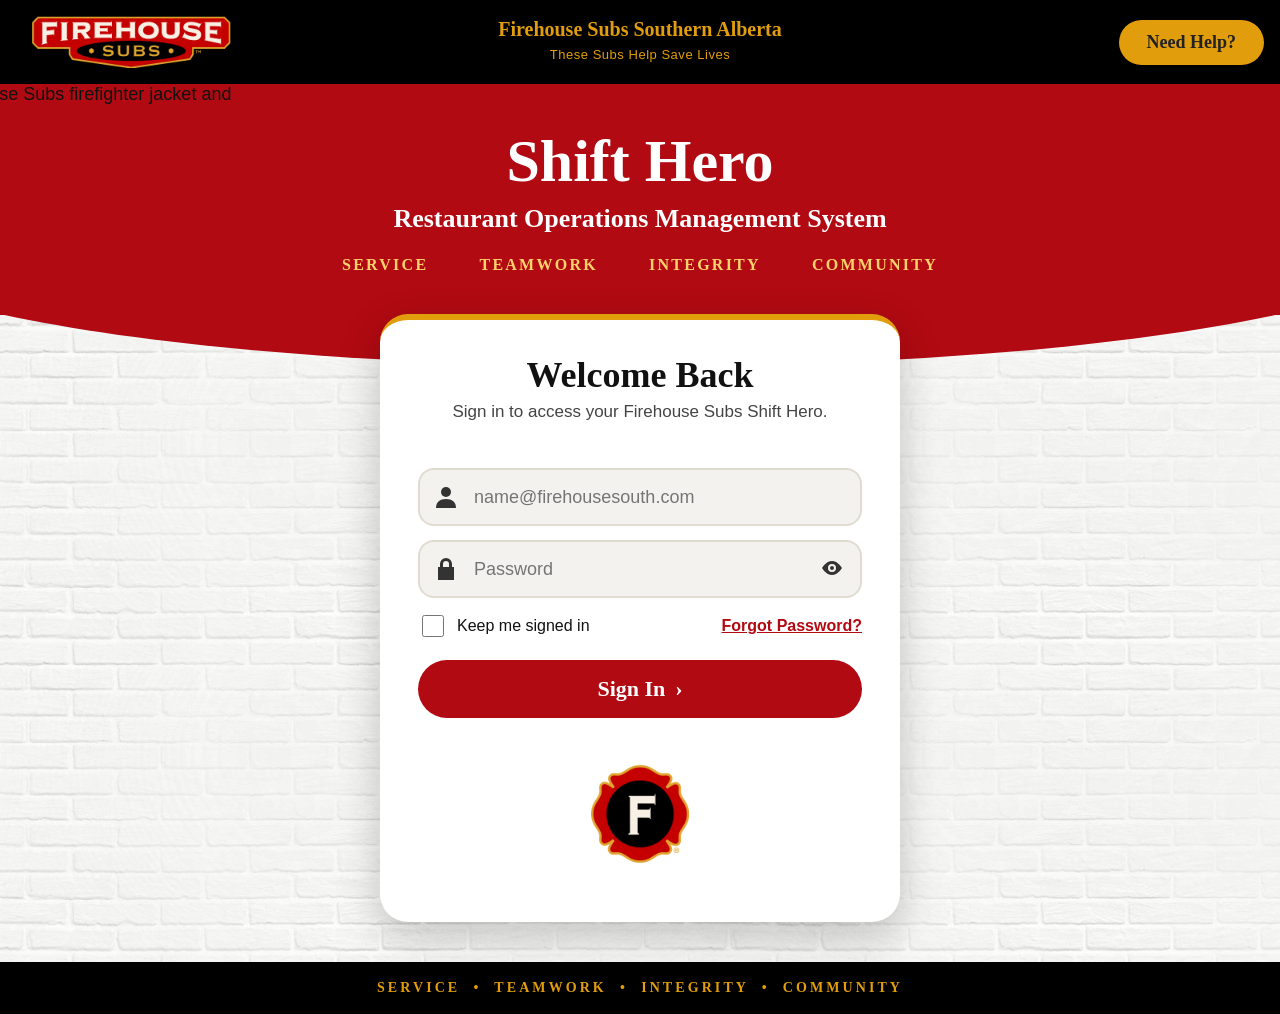
==== Firehouse Shift Hero.html @ 3bc94142 "Add files via upload" ====
<!DOCTYPE html>
<html lang="en-CA"><head><meta charset="utf-8"><meta name="viewport" content="width=device-width,initial-scale=1">
<title>Firehouse Subs Shift Hero</title>
<style>
:root{--red:#b10a12;--dred:#8e0710;--gold:#e19d0b;--ink:#111;--serif:"Hero Serif Bold","Hero Serif","Bitter","Zilla Slab",Georgia,"Times New Roman",serif;--sans:"Hero Sans","Hero Sans Regular","Segoe UI",Helvetica,Arial,sans-serif}
*{box-sizing:border-box}
html,body{margin:0;min-height:100%}
body{font-family:var(--sans);color:var(--ink);background:#f3f3f1 url([data-uri]);background-size:704px 312px;font-size:18px}
h1,h2,h3,.serif,.btn,.lbl,.pill{font-family:var(--serif);font-weight:700}
.hidden{display:none!important}
.app{min-height:100vh;display:flex;flex-direction:column}
header{background:
#000000;height:84px;display:flex;align-items:center;justify-content:space-between;padding:0 32px;flex:none;position:relative}
header::after{content:"Firehouse Subs Southern Alberta";position:absolute;top:18px;left:50%;transform:translateX(-50%);max-width:45%;color:var(--gold);text-align:center;white-space:nowrap;font:700 clamp(12px,2vw,20px)/1.15 var(--serif);letter-spacing:normal}
header::before{content:"These Subs Help Save Lives";position:absolute;top:48px;left:50%;transform:translateX(-50%);max-width:45%;color:var(--gold);text-align:center;white-space:nowrap;font:400 clamp(9px,1.2vw,13px)/1.15 var(--sans);letter-spacing:.04em}
header img{height:52px;display:block}
.hr{display:flex;align-items:center;gap:18px}
.pill{background:var(--gold);color:#222;border:0;border-radius:40px;padding:12px 28px;font-size:18px;cursor:pointer;text-decoration:none}
.pill:active{filter:brightness(.9)}
.burger{width:48px;height:48px;background:var(--red);border:0;display:grid;place-content:center;gap:6px;cursor:pointer}
.burger i{display:block;width:24px;height:3px;background:#fff}
.hero{background:var(--red);color:#fff;text-align:center;position:relative;padding:44px 24px 110px}
.hero h1{margin:0 0 10px;font-size:clamp(34px,5.4vw,60px);line-height:1.1}
.hero p{margin:0;font-family:var(--serif);font-weight:700;font-size:clamp(18px,2.4vw,26px)}
.wave{display:none}
.hero{-webkit-mask:linear-gradient(#000,#000) top/100% calc(100% - 69px) no-repeat,url("data:image/svg+xml,%3Csvg xmlns='http://www.w3.org/2000/svg' viewBox='0 0 1440 70' preserveAspectRatio='none'%3E%3Cpath d='M0 0H1440C1080 70 360 70 0 0z'/%3E%3C/svg%3E") bottom/100% 70px no-repeat;mask:linear-gradient(#000,#000) top/100% calc(100% - 69px) no-repeat,url("data:image/svg+xml,%3Csvg xmlns='http://www.w3.org/2000/svg' viewBox='0 0 1440 70' preserveAspectRatio='none'%3E%3Cpath d='M0 0H1440C1080 70 360 70 0 0z'/%3E%3C/svg%3E") bottom/100% 70px no-repeat}
.values{display:flex;justify-content:center;gap:clamp(14px,4vw,56px);margin-top:22px;font-family:var(--serif);font-weight:700;letter-spacing:.14em;font-size:clamp(12px,1.5vw,16px);color:#ffd36b;flex-wrap:wrap}
/* login */
.loginMain{flex:1;display:flex;justify-content:center;padding:0 24px 40px;margin-top:-70px;position:relative;z-index:2}
.card{width:100%;max-width:520px;background:#fff;border-radius:28px;padding:34px 38px 30px;box-shadow:0 14px 40px rgba(0,0,0,.22);border-top:6px solid var(--gold)}
.card h2{margin:0 0 6px;font-size:36px;text-align:center}
.card .sub{text-align:center;color:#444;margin:0 0 22px;font-size:17px}
.fld{display:flex;align-items:center;background:#f4f2ee;border:2px solid #e0dcd2;border-radius:16px;margin-bottom:14px;height:58px}
.fld:focus-within{border-color:var(--red)}
.fld svg{width:24px;height:24px;margin:0 14px;fill:#333;flex:none}
.fld input{flex:1;min-width:0;height:100%;border:0;background:transparent;font:inherit;font-size:18px;outline:0}
.eye{background:none;border:0;padding:0 16px;height:100%;cursor:pointer}
.eye svg{margin:0;fill:#333}
.row{display:flex;justify-content:space-between;align-items:center;margin:6px 0 20px;font-size:16px}
.row label{display:flex;gap:10px;align-items:center;cursor:pointer}
.row input{width:22px;height:22px;accent-color:var(--red)}
.row a{color:var(--red);font-weight:700}
.btn{width:100%;border:0;border-radius:40px;padding:16px;font-size:22px;color:#fff;background:var(--red);cursor:pointer;display:flex;justify-content:center;align-items:center;gap:10px}
.btn:active{background:var(--dred);transform:translateY(1px)}
.err{color:var(--red);font-weight:700;text-align:center;min-height:22px;margin-top:12px;font-size:15px}
/* home */
.homeMain{flex:1;padding:0 clamp(16px,4vw,48px) 36px;margin-top:-64px;position:relative;z-index:2;max-width:1200px;width:100%;margin-inline:auto}
#admin .homeMain{margin-top:16px}
.welcome{display:flex;align-items:center;gap:18px;background:#fff;border-radius:24px;border-left:8px solid var(--gold);padding:18px 26px;box-shadow:0 10px 30px rgba(0,0,0,.18)}
.av{width:62px;height:62px;border-radius:50%;background:var(--red);display:grid;place-items:center;flex:none}
.av svg{width:34px;height:34px;fill:#fff}
.welcome h3{margin:0;font-size:28px}
.welcome p{margin:2px 0 0;color:#444;font-size:17px}
.welcome img{height:44px;margin-left:auto}
.grid{display:grid;grid-template-columns:1fr 1fr;gap:16px}
.grid.single-row{grid-template-columns:repeat(2,minmax(0,420px));justify-content:center}
.grid.single-row.single-item{grid-template-columns:minmax(0,420px);justify-content:center}
.home-sections{display:grid;grid-template-columns:minmax(0,1fr);gap:16px;margin-top:8px;align-items:stretch}
.home-section{background:#fff;border:1px solid #e5dfd5;border-left:7px solid var(--gold);border-radius:20px;padding:18px 20px;box-shadow:0 6px 18px rgba(0,0,0,.1)}
.home-section h3{margin:0 0 14px;font:700 23px var(--serif);color:var(--red)}
.home-section-options.grid{grid-template-columns:repeat(2,minmax(0,420px));justify-content:center}
.home-section-options.grid .home-grid-spacer{pointer-events:none;cursor:default;opacity:1}

.home-section-placeholder{margin:0;border:1px dashed #d8d1c5;border-radius:12px;padding:16px;color:#666;background:#faf9f6}
.daily-progress{margin:18px 0 20px;padding:18px 22px;background:#fff;border:1px solid #e5dfd5;border-left:7px solid var(--red);border-radius:20px;box-shadow:0 6px 18px rgba(0,0,0,.1)}
.daily-progress-head{display:flex;justify-content:space-between;align-items:flex-start;gap:12px;flex-wrap:wrap;margin-bottom:12px}
.daily-progress-head h3{margin:0;color:var(--red);font:700 23px var(--serif)}
.daily-progress-date{margin:4px 0 0;color:#555}
.daily-progress-date-picker{display:inline-flex;align-items:center;gap:8px;margin-top:8px;font-size:14px;font-weight:700;color:#444}
.daily-progress-date-picker input{height:38px;border:1px solid #d6d1c8;border-radius:9px;background:#faf9f6;padding:0 10px;font:inherit;color:#222}
.daily-progress-store,.daily-progress-store-name{display:inline-flex;align-items:center;gap:8px;margin-top:8px;font-size:14px}
.daily-progress-store span,.daily-progress-store-name span{font-weight:700;color:#444}
.daily-progress-store select{max-width:min(420px,75vw);height:38px;border:1px solid #d6d1c8;border-radius:9px;background:#faf9f6;padding:0 10px;font:inherit;color:#222}
.daily-controls{display:flex;flex-wrap:wrap;align-items:center;gap:8px 24px;padding:8px 18px;margin-bottom:0}
.daily-controls .daily-progress-date-picker,.daily-controls .daily-progress-store,.daily-controls .daily-progress-store-name{margin-top:0}
.daily-progress-count{font-weight:700;color:#333}
.daily-progress-body{display:grid;grid-template-columns:minmax(0,1fr) 168px;gap:18px;align-items:end}
.daily-progress-list{display:grid;grid-template-columns:repeat(2,minmax(0,1fr));gap:14px}
.daily-progress-group{min-width:0;padding:12px 14px;border:1px solid #eee;border-radius:12px;background:#faf9f6}
.daily-progress-group h4{margin:0 0 8px;font:700 17px var(--serif);color:#333}
.daily-progress-item{display:flex;align-items:center;gap:10px;padding:7px 0;border-top:1px solid #e9e5dd}
.daily-progress-item:first-of-type{border-top:0}
.daily-progress-item input{width:20px;height:20px;flex:none;accent-color:var(--red)}
.daily-progress-item span{flex:1}
.daily-progress-item.done span{text-decoration:line-through;color:#666}
.daily-progress-empty,.daily-progress-note{margin:0;color:#666;font-size:14px}
.daily-progress-chart-wrap{display:grid;justify-items:center;gap:6px;align-self:end;transform:translateX(-28px)}
.daily-progress-chart{--completion:0%;display:grid;place-items:center;width:144px;aspect-ratio:1;border-radius:50%;background:conic-gradient(var(--red) var(--completion),#e8e4dc 0);position:relative}
.daily-progress-chart::before{content:'';position:absolute;inset:18px;border-radius:50%;background:#fff}
.daily-progress-chart span{position:relative;color:#222;font:700 30px var(--serif)}
.daily-progress-chart-label{font-size:14px;color:#555;text-align:center}
.entries-filters{display:flex;align-items:flex-end;gap:14px;flex-wrap:wrap;margin-bottom:18px}
.entries-filters label{display:flex;flex-direction:column;gap:6px;color:#444;font-weight:700;font-size:14px}
.entries-filters input,.entries-filters select{min-width:190px;height:42px;border:1px solid #d6d1c8;border-radius:9px;background:#faf9f6;padding:0 10px;font:inherit;color:#222}
.entry-record{display:flex;align-items:center;gap:12px;width:100%;margin:8px 0;padding:14px 16px;border:1px solid #e6e1d8;border-radius:12px;background:#faf9f6;color:#222;text-align:left;font:inherit;cursor:pointer}
.entry-record:hover{border-color:var(--red);background:#fff}
.entry-record strong{flex:1}
.entry-record small{color:#555}
.entry-detail-item{padding:10px 0;border-bottom:1px solid #eee}
.entry-detail-item p{margin:6px 0;color:#444;white-space:pre-wrap}
.entry-detail-item img{display:block;max-width:min(100%,360px);max-height:260px;object-fit:contain;margin-top:8px;border:1px solid #ddd;border-radius:10px}
.daily-progress-note{grid-column:1/-1}
@media(max-width:700px){.daily-progress{padding:15px}.daily-progress-list{grid-template-columns:1fr}}
button.priority-count{font:inherit;cursor:pointer;color:inherit;width:100%}
button.priority-count:active{background:#f0ece4}
.priority-count.zero{opacity:.5}.priority-count.zero b{color:#777}
.readiness-note{margin-top:6px;font-size:13px;color:#777}
.daily-progress-item.needed{font-weight:700}.daily-progress-item.needed small{color:var(--red);font-weight:700}
.daily-progress-item[role=button],.action-link{cursor:pointer;min-height:44px}
.daily-progress-item[role=button]:hover{background:#fff}
.action-link{border-left:4px solid #999;padding-left:10px}.action-link.critical{border-left-color:#c8102e}.action-link.high{border-left-color:#e8820c}.action-link.medium{border-left-color:#e6b800}
.all-clear{color:#2e7d32;font-weight:700}
.date-tools{display:inline-flex;align-items:center;gap:6px;flex-wrap:wrap}
.date-tools.not-today .daily-progress-date-picker input{border-color:#e8820c;background:#fff4e0}
.date-nav{width:44px;height:44px;border:1px solid #d6d1c8;border-radius:10px;background:#faf9f6;font-size:24px;line-height:1;cursor:pointer;color:#222}
.date-today{min-height:44px;border:0;border-radius:10px;background:var(--red);color:#fff;font-weight:700;font-size:14px;padding:0 12px;cursor:pointer}
.daily-controls .daily-progress-date-picker input,.daily-controls .daily-progress-store select{height:44px}
.walk-prio{margin-left:auto;font-size:12px;color:#777;white-space:nowrap}.walk-task-main.done .walk-prio{display:none}
.action-quick{display:flex;gap:8px;align-items:center;flex-wrap:wrap}
.action-quick .btn{width:auto;min-height:44px}.action-quick select{min-height:44px}
.action-row.critical{border-left:4px solid #c8102e;padding-left:10px}.action-row.high{border-left:4px solid #e8820c;padding-left:10px}.action-row.medium{border-left:4px solid #e6b800;padding-left:10px}
.action-done summary{cursor:pointer;font:700 20px var(--serif);color:var(--red)}
.temp-warn{border-color:#e8820c!important;background:#fff4e0!important}
.ins-grid{display:grid;grid-template-columns:repeat(auto-fit,minmax(150px,1fr));gap:12px}
.ins-card{display:grid;justify-items:center;gap:4px;padding:14px 10px;border:1px solid #eee;border-top:5px solid var(--red);border-radius:12px;background:#faf9f6;text-align:center}
.ins-card b{font:700 30px/1 var(--serif);color:#222}.ins-card span{font-size:14px;font-weight:700;color:#444}
.ins-row{display:flex;justify-content:space-between;align-items:center;gap:12px;padding:12px 0;border-top:1px solid #eee}
.ins-row small{color:#777}.ins-count{font-weight:700;color:var(--red);white-space:nowrap;text-align:right}
.ins-filters{display:grid;grid-template-columns:repeat(auto-fit,minmax(200px,1fr));gap:12px;align-items:end}
.ins-custom{display:grid;grid-template-columns:1fr 1fr;gap:12px}
.ins-table-wrap{overflow-x:auto}.ins-table{width:100%;border-collapse:collapse}
.ins-table th,.ins-table td{padding:10px 12px;border-bottom:1px solid #eee;text-align:center;white-space:nowrap}
.ins-table th:first-child,.ins-table td:first-child{text-align:left;font-weight:700}.ins-table th{color:#444;background:#faf9f6}
.ins-opp{padding:12px 14px;margin:8px 0;border-left:5px solid #e8820c;border-radius:10px;background:#fff8ec}.ins-opp p{margin:4px 0 0;color:#555}
.mvr-points{margin:0 0 12px;padding-left:20px;color:#444;font-size:15px}.mvr-points li{margin:3px 0}
.mvr-rate{display:flex;gap:8px;flex-wrap:wrap;margin-bottom:10px}
.mvr-rate-btn{min-width:48px;min-height:44px;border:1px solid #d6d1c8;border-radius:12px;background:#faf9f6;font:700 18px var(--serif);color:#222;cursor:pointer;display:inline-flex;align-items:center;justify-content:center}
.mvr-rate-btn.on{background:var(--red);border-color:var(--red);color:#fff}.mvr-rate-btn.static{cursor:default}
.mvr-band{display:inline-block;padding:3px 10px;border-radius:20px;font-size:13px;font-weight:700;color:#fff;white-space:nowrap}
.mvr-band.excellent{background:#2e7d32}.mvr-band.attention{background:#e8820c}.mvr-band.critical{background:#c8102e}
.mvr-live{display:flex;align-items:center;gap:10px;flex-wrap:wrap;padding:10px 14px;border:1px solid #eee;border-radius:12px;background:#faf9f6}.mvr-live b{font:700 20px var(--serif)}.mvr-live small{color:#666}
.mvr-table td,.mvr-table th{text-align:left}.mvr-row{cursor:pointer}.mvr-row:hover{background:#faf9f6}.mvr-sub{display:block;color:#777}
.mvr-signals{display:grid;grid-template-columns:repeat(auto-fit,minmax(220px,1fr));gap:12px}
.mvr-signal{padding:12px 14px;border:1px solid #eee;border-top:5px solid #999;border-radius:12px;background:#faf9f6}.mvr-signal.both{border-top-color:#e8820c;background:#fff8ec}
.mvr-signal>b{font:700 17px var(--serif)}.mvr-signal-row{display:flex;justify-content:space-between;gap:10px;padding:5px 0;font-size:14px;color:#444}.mvr-signal small{color:#b45f00;font-weight:700}
.temp-flag{display:block;color:#b45f00;font-weight:700;margin-top:4px}
@media(max-width:700px){.hero{padding:22px 16px 80px}.hero h1{margin-bottom:4px}.priority-count{padding:8px}.priority-count b{font-size:26px}.priority-count span{font-size:13px}.btn.sm2,.entry-record,.walk-task-row input[type=checkbox]{min-height:44px}.welcome{padding:12px 16px}.daily-controls{padding:8px 12px}.daily-controls .daily-progress-store select{max-width:100%;width:100%}}
.priority-list{display:grid;gap:10px}
.priority-item{display:grid;grid-template-columns:auto minmax(0,1fr) auto;align-items:center;gap:14px;padding:12px 14px;border:1px solid #eee;border-left:6px solid #999;border-radius:12px;background:#faf9f6}
.priority-item.critical{border-left-color:#c8102e}
.priority-item.high{border-left-color:#e8820c}
.priority-item.medium{border-left-color:#e6b800}
.priority-level{min-width:96px;font-weight:700;font-size:14px;color:#333;white-space:nowrap}
.priority-title{margin:0;font:700 17px var(--serif);color:#222}
.priority-desc{margin:2px 0 0;color:#555;font-size:14px}
.priority-status{padding:4px 12px;border:0;font-family:inherit;cursor:pointer;border-radius:999px;background:#eee;color:#444;font-size:13px;font-weight:700;white-space:nowrap}
.priority-item.critical .priority-status{background:#fbe3e6;color:#9d0c24}
.priority-item.high .priority-status{background:#fdebd3;color:#a35a00}
.priority-item.medium .priority-status{background:#fbf2c4;color:#7a6200}
.priority-item.done .priority-title{text-decoration:line-through;color:#666}
.action-row{grid-template-columns:minmax(0,1fr) auto auto;align-items:center}
.action-row select{height:38px;border:1px solid #d6d1c8;border-radius:9px;background:#faf9f6;padding:0 10px;font:inherit}
.action-row.done .walk-task-main{text-decoration:line-through;color:#666}
.action-row .walk-task-main small{color:#666;font-size:14px}
.action-row .priority-status{cursor:default}
.action-row .priority-status.critical{background:#fbe3e6;color:#9d0c24}
.action-row .priority-status.high{background:#fdebd3;color:#a35a00}
.action-row .priority-status.medium{background:#fbf2c4;color:#7a6200}
.priority-summary{display:grid;grid-template-columns:repeat(3,minmax(0,1fr));gap:12px;margin-bottom:10px}
.priority-count{display:grid;justify-items:center;gap:2px;padding:12px;border:1px solid #eee;border-top:5px solid #999;border-radius:12px;background:#faf9f6}
.priority-count b{font:700 32px/1 var(--serif);color:#222}
.priority-count span{font-size:15px;font-weight:700;color:#444}
.readiness{display:grid;grid-template-columns:auto minmax(0,1fr);align-items:center;gap:18px;margin-top:14px;padding:14px 18px;border:1px solid #eee;border-left:7px solid #999;border-radius:14px;background:#faf9f6}
.readiness.ready{border-left-color:#2e7d32}
.readiness.attention{border-left-color:#e8820c}
.readiness.critical{border-left-color:#c8102e}
.readiness-score{display:grid;justify-items:center;gap:2px}
.readiness-score h4{margin:0;font:700 17px var(--serif);color:#333}
.readiness-score b{font:700 46px/1 var(--serif);color:#222}
.readiness-state{font-size:18px;font-weight:700;color:#222}
.readiness-parts{display:grid;gap:4px;margin-top:6px;color:#555;font-size:14px}
@media(max-width:700px){.readiness{grid-template-columns:1fr}}
.priority-view-btn{width:auto;font-size:15px;padding:8px 20px}
.priority-count.critical{border-top-color:#c8102e}
.priority-count.high{border-top-color:#e8820c}
.priority-count.medium{border-top-color:#e6b800}
@media(max-width:700px){.priority-item{grid-template-columns:1fr}}
.tile{display:flex;align-items:center;gap:16px;background:var(--red);color:#fff;border:0;border-radius:60px;padding:12px 24px 12px 14px;cursor:pointer;text-align:left;min-height:68px;box-shadow:0 4px 10px rgba(0,0,0,.18);transition:background .15s}
.tile:hover{background:#c80e17}.tile:active{background:var(--dred);transform:translateY(1px)}
.ico{width:44px;height:44px;border-radius:50%;background:#fff;display:grid;place-items:center;flex:none}
.ico svg{width:26px;height:26px;fill:none;stroke:var(--red);stroke-width:2;stroke-linecap:round;stroke-linejoin:round}
.lbl{font-size:20px;flex:1}
.chev{font-size:30px;font-family:var(--serif)}
#home .tile:not(.wide):not(.dark){gap:14px;padding:11px 22px 11px 13px;min-height:61px;border-radius:54px}
#home .tile:not(.wide):not(.dark) .ico{width:40px;height:40px}
#home .tile:not(.wide):not(.dark) .ico svg{width:23px;height:23px}
#home .tile:not(.wide):not(.dark) .lbl{font-size:18px}
#home .tile:not(.wide):not(.dark) .chev{font-size:27px}
.adm{gap:0;width:64px;height:56px;padding:0;place-content:center;justify-items:center;border-radius:10px}
.adm svg{width:28px;height:28px;fill:none;stroke:#fff;stroke-width:1.8;stroke-linejoin:round;stroke-linecap:round;margin:2px auto 0;display:block}
.adm em{font:700 10px var(--serif);letter-spacing:.12em;color:#ffd36b;font-style:normal;display:block;text-align:center}
.adm:active{background:var(--dred)}
.stats{display:grid;grid-template-columns:repeat(4,1fr);gap:16px;margin-bottom:22px}
.stat{background:#fff;border-radius:22px;border-top:6px solid var(--red);padding:16px 18px;text-align:center;box-shadow:0 6px 18px rgba(0,0,0,.12)}
.stat b{display:block;font-family:var(--serif);font-size:38px;color:var(--red)}.stat span{font-size:15px;color:#444}
.panel{background:#fff;border-radius:24px;border-left:8px solid var(--gold);padding:20px 24px;box-shadow:0 8px 24px rgba(0,0,0,.14);margin-bottom:22px}
.panel h3{margin:0 0 12px;font-size:26px}
table{width:100%;border-collapse:collapse;font-size:17px}th{text-align:left;font-family:var(--serif);color:#fff;background:var(--red);padding:10px 14px}
th:first-child{border-radius:12px 0 0 12px}th:last-child{border-radius:0 12px 12px 0}
td{padding:12px 14px;border-bottom:1px solid #eee}
.tag{display:inline-block;padding:3px 14px;border-radius:30px;font-size:14px;font-weight:700;background:#e6f4e6;color:#1d6b1d}.tag.off{background:#eee;color:#666}
.frm{display:grid;grid-template-columns:1fr 1fr;gap:16px 20px}.frm .full{grid-column:1/-1}
.frm label.l{display:block;font-family:var(--serif);font-weight:700;font-size:15px;margin:0 0 6px}
.frm input,.frm select{width:100%;height:56px;border:2px solid #e0dcd2;background:#f4f2ee;border-radius:16px;padding:0 16px;font:inherit;font-size:18px;outline:0}
.frm input:focus,.frm select:focus{border-color:var(--red)}
.btns{display:flex;gap:14px;margin-top:22px}.btns .btn{flex:1}.btn.alt{background:#fff;color:var(--red);border:2px solid var(--red)}
.walk-inline-row{grid-column:1/-1;display:flex;align-items:flex-end;gap:10px;min-width:0}
.walk-inline-field{flex:1;min-width:0}
.walk-inline-actions{display:flex;gap:8px;flex:0 0 auto}
.walk-inline-actions .btn{width:auto;flex:0 0 auto;padding:10px 14px;font-size:14px;border-radius:12px;white-space:nowrap}
.walk-inline-error{grid-column:1/-1}
@media(max-width:700px){.frm{grid-template-columns:1fr}}
.tile.dark{background:#111}.tile.dark:hover{background:#2a2a2a}.tile.dark .ico svg{stroke:#111}
.note{font-size:13px;color:#666;margin:10px 0 0}
.tg{display:flex;justify-content:space-between;align-items:center;padding:12px 0;border-bottom:1px solid #eee;font-size:17px}
.sw{width:56px;height:32px;border-radius:20px;border:0;background:#ccc;position:relative;cursor:pointer;flex:none}
.sw::after{content:"";position:absolute;top:4px;left:4px;width:24px;height:24px;border-radius:50%;background:#fff;transition:.2s}
.sw.on{background:var(--red)}.sw.on::after{left:28px}
@media(max-width:700px){.stats{grid-template-columns:1fr 1fr}}

.adm-wrap{flex:1;display:grid;grid-template-columns:250px 1fr;min-height:0}
header .ttl{color:#fff;font-family:var(--serif);font-weight:700;font-size:clamp(26px,3.4vw,40px);text-align:center;line-height:1.1}
header .ttl small{display:block;font-size:clamp(12px,1.4vw,16px);color:#ffd36b;margin-top:4px}
.vals{font-family:var(--serif);font-weight:700;font-size:12px;letter-spacing:.14em;color:var(--gold);line-height:1.35;text-align:left;border-left:2px solid var(--red);padding-left:14px}
.side{background:#111;padding:14px 12px;display:flex;flex-direction:column;gap:6px;color:#fff}
.sh{display:flex;gap:10px;align-items:center;padding:8px 8px 14px;border-bottom:1px solid #333;margin-bottom:6px}.sh b{display:block;font-family:var(--serif)}.sh small{color:#aaa;font-size:12px}
.sico{width:36px;height:36px;display:grid;place-items:center}.sico svg{width:30px;height:30px;fill:none;stroke:var(--gold);stroke-width:1.8;stroke-linejoin:round}
.sn{display:flex;align-items:center;gap:12px;background:none;border:0;color:#fff;font:600 16px var(--sans);padding:12px 12px;border-radius:12px;cursor:pointer;text-align:left}
.sn svg{width:22px;height:22px;fill:none;stroke:#fff;stroke-width:1.9;stroke-linecap:round;stroke-linejoin:round;flex:none}
.sn:hover{background:#222}.sn.on{background:var(--red)}.sn:active{background:var(--dred)}
.back{margin-top:auto;background:none;border:2px solid #666;color:#fff;border-radius:12px;padding:12px;font:700 15px var(--serif);cursor:pointer}.back:active{background:#222}
.mainA{padding:16px clamp(12px,2vw,24px) 20px;min-width:0}
.tabs{display:grid;grid-template-columns:repeat(5,1fr);gap:10px;margin-bottom:16px}
.tab{display:flex;gap:10px;align-items:center;text-align:left;background:#fff;border:0;border-radius:14px;padding:10px 12px;cursor:pointer;box-shadow:0 3px 10px rgba(0,0,0,.12);border-bottom:4px solid transparent;font-family:var(--sans)}
.tab svg{width:26px;height:26px;fill:none;stroke:var(--ink);stroke-width:1.8;stroke-linecap:round;stroke-linejoin:round;flex:none}
.tab b{display:block;font:700 14px var(--serif)}.tab small{font-size:11px;color:#555}
.tab.on{background:var(--red);color:#fff;border-bottom-color:var(--gold)}.tab.on svg{stroke:#fff}.tab.on small{color:#ffe}
.cols{display:grid;grid-template-columns:1.12fr 1fr;gap:16px;align-items:start}
.col2{display:grid;gap:16px}
.pa{margin:0;padding:16px 18px}.pa h3{font-size:22px;margin:0}.pa p{margin:2px 0 0;font-size:13px;color:#444}
.ph{display:flex;justify-content:space-between;gap:10px;align-items:flex-start;margin-bottom:10px}
.pill.red{background:var(--red);color:#fff;font-size:14px;padding:10px 16px;white-space:nowrap}
.pill.gray{background:#ddd;color:#222;font-size:13px;padding:8px 14px;margin-top:8px}
.chips{display:flex;gap:8px;flex-wrap:wrap;margin-bottom:10px}
.chip{border:1px solid #ccc;background:#fff;border-radius:30px;padding:6px 14px;font:600 13px var(--sans);cursor:pointer}.chip.on{background:var(--red);color:#fff;border-color:var(--red)}
.tw{max-height:560px;overflow:auto}.tw.sm{max-height:250px}
.dt{font-size:13px}.dt th{font-size:12px;padding:8px 10px;position:sticky;top:0}.dt td{padding:8px 10px}
.dt tbody tr.rw{cursor:pointer}.dt tbody tr.rw:hover{background:#fff4f4}.dt tbody tr.sel{background:#ffeaea}
.em{width:42px;height:42px;border-radius:50%;background:#f4f2ee;display:grid;place-items:center;font-size:24px}
.dt .tag{padding:2px 12px;font-size:12px}
.dots{background:none;border:0;font-size:20px;cursor:pointer;letter-spacing:1px;padding:2px 6px}
.ed{display:grid;grid-template-columns:150px 1fr;gap:16px;margin-top:10px}
.big{width:140px;height:90px;border-radius:14px;background:#f4f2ee;display:grid;place-items:center;font-size:56px}
.ef{display:grid;grid-template-columns:1fr 1fr;gap:10px}
.ef i{color:var(--red);font-style:normal}
.pa .l{display:block;font:700 12px var(--serif);margin-bottom:4px}
.pa input,.pa select,.pa textarea{width:100%;height:40px;border:2px solid #e0dcd2;background:#f4f2ee;border-radius:10px;padding:0 10px;font:inherit;font-size:14px;outline:0}
.pa textarea{height:70px;padding:8px 10px;resize:none}.pa input:focus,.pa select:focus,.pa textarea:focus{border-color:var(--red)}
.cnt{text-align:right;font-size:11px;color:#666}
.pa .btns{margin-top:8px}.pa .btn{padding:11px;font-size:17px}
.tip{margin-top:16px;background:#f7e3a8;border-radius:12px;padding:12px 18px;font-size:13px;display:flex;gap:12px;align-items:center}
.tip .script{margin:0 0 0 auto;font-size:24px;white-space:nowrap}
@media(max-width:1000px){.adm-wrap{grid-template-columns:1fr}.side{flex-direction:row;flex-wrap:wrap}.sh{display:none}.back{margin:0}.cols{grid-template-columns:1fr}.tabs{grid-template-columns:1fr 1fr}.vals{display:none}}

.tile.wide{grid-column:1/-1;background:var(--gold);color:#1a1a1a}.tile.wide:hover{background:#efae1c}.tile.wide .ico{background:#111}.tile.wide .ico svg{stroke:var(--gold);fill:var(--gold)}
.lbl small{display:block;font:400 13px var(--sans);opacity:.85;margin-top:2px}
#mc .panel,#ec .panel{margin-bottom:18px}
.ck{display:flex;align-items:center;gap:14px;padding:12px 4px;border-bottom:1px solid #eee;font-size:18px;cursor:pointer}
.ck input{width:26px;height:26px;accent-color:var(--red);flex:none}.ck .tag{margin-left:auto}
.ck.done span,tr.done td{text-decoration:line-through;color:#888}
.walk-task-row{display:grid;grid-template-columns:minmax(180px,.8fr) minmax(0,1.2fr);gap:18px;align-items:start;padding:14px 0;border-bottom:1px solid #eee}
.walk-task-main{display:flex;align-items:center;gap:12px;min-width:0;font-size:18px}
.walk-task-main input{width:24px;height:24px;accent-color:var(--red);flex:none}
.walk-task-details{display:grid;grid-template-columns:minmax(0,1fr) minmax(180px,.8fr);gap:12px;align-items:start}
.walk-task-note-section{min-width:0}
.walk-task-note-section summary{padding:8px 10px;border:1px solid #e0dcd2;border-radius:10px;background:#f4f2ee;color:var(--red);font-weight:700;font-size:14px;cursor:pointer}
.walk-task-note-section[open] summary{margin-bottom:8px}
.walk-task-note{width:100%;min-height:74px;border:2px solid #e0dcd2;border-radius:12px;background:#f4f2ee;padding:10px 12px;font:inherit;font-size:15px;resize:vertical}
.walk-task-note:focus,.walk-task-photo-input:focus{outline:2px solid var(--red);outline-offset:2px}
.walk-task-photo{display:flex;flex-direction:column;gap:8px;min-width:0}
.walk-task-photo-input{width:100%;font:14px var(--sans)}
.walk-task-preview{display:flex;align-items:center;gap:10px}
.walk-task-preview img{width:76px;height:60px;object-fit:cover;border-radius:8px;border:1px solid #ddd}
@media(max-width:700px){.walk-task-row,.walk-task-details{grid-template-columns:1fr}}
.bigck{width:26px;height:26px;accent-color:var(--red)}
.bar{height:14px;background:#eee;border-radius:10px;overflow:hidden;margin-top:10px}.bar i{display:block;height:100%;background:var(--red);border-radius:10px;transition:width .3s}
.cards{display:grid;grid-template-columns:repeat(auto-fill,minmax(210px,1fr));gap:16px;margin-bottom:18px}
.card2{background:#fff;border-radius:22px;border-top:6px solid var(--red);padding:18px;box-shadow:0 6px 18px rgba(0,0,0,.12);display:flex;flex-direction:column;gap:6px}
.card2.center{text-align:center;align-items:center}.card2 b{font-family:var(--serif);font-size:19px}.card2 small{color:#555}
.card2 input{height:44px;border:2px solid #e0dcd2;background:#f4f2ee;border-radius:12px;padding:0 12px;font:inherit}.card2 .l{font:700 12px var(--serif);margin-top:6px}
.em2{font-size:54px;line-height:1}.pts{font:700 22px var(--serif);color:var(--red)}
.big2{font:700 32px var(--serif)}.big2.red{color:var(--red);font-size:44px}
.pgrid{display:grid;grid-template-columns:repeat(auto-fill,minmax(230px,1fr));gap:12px}
.pc{display:flex;flex-direction:column;gap:6px;background:#f4f2ee;border-radius:14px;padding:12px}.pc b{font-family:var(--serif)}
.pc select,.frm select,.panel select{height:46px;border:2px solid #e0dcd2;background:#fff;border-radius:12px;padding:0 10px;font:inherit;font-size:16px}
.frm textarea,.panel textarea{width:100%;min-height:90px;border:2px solid #e0dcd2;background:#f4f2ee;border-radius:16px;padding:12px 16px;font:inherit;font-size:17px;outline:0;resize:vertical}
.logrow{display:flex;justify-content:space-between;gap:12px;padding:10px 0;border-bottom:1px solid #eee}.logrow p{margin:4px 0 0}.logrow small{color:#666}
.qrow{display:flex;justify-content:space-between;align-items:center;gap:14px;padding:10px 0;border-bottom:1px solid #eee;font-size:17px;flex-wrap:wrap}
.seg{display:flex;gap:6px}.seg button{border:2px solid #ddd;background:#fff;border-radius:30px;padding:8px 18px;font:700 15px var(--serif);cursor:pointer}
.seg button.on.yes{background:#1d6b1d;color:#fff;border-color:#1d6b1d}.seg button.on.no{background:var(--red);color:#fff;border-color:var(--red)}.seg button.on.na{background:#666;color:#fff;border-color:#666}
.tag.warn{background:#fff1cf;color:#8a5a00}.tag.bad{background:#fde3e3;color:var(--red)}
.pill.sm{font-size:13px;padding:6px 14px}.pill.red{background:var(--red);color:#fff}.pill.gray{background:#ddd;color:#222}
.nw{white-space:nowrap}.tw{overflow:auto}
.ph{display:flex;justify-content:space-between;gap:12px;align-items:center}
tr.sel{background:#ffeaea}
.dt td{vertical-align:middle}
.dt{font-size:16px}.dt th{font-size:14px}

.tabs2{display:flex;gap:10px;margin-bottom:18px;flex-wrap:wrap}
.tab2{flex:1;min-width:140px;border:0;border-radius:40px;padding:14px 20px;background:#fff;font:700 18px var(--serif);cursor:pointer;box-shadow:0 3px 10px rgba(0,0,0,.12);border-bottom:4px solid transparent}
.tab2.on{background:var(--red);color:#fff;border-bottom-color:var(--gold)}
.datebar{display:flex;gap:12px;align-items:center;justify-content:space-between;flex-wrap:wrap;margin-bottom:8px}
.dsel{display:flex;flex-direction:column;align-items:center;gap:6px;flex:1;min-width:200px}.dsel b{font-family:var(--serif);font-size:20px;text-align:center}
.dsel input{height:44px;border:2px solid #e0dcd2;background:#f4f2ee;border-radius:12px;padding:0 12px;font:inherit}
.card2.click{cursor:pointer}.card2.click:active{transform:translateY(1px)}
.ov{position:fixed;inset:0;background:rgba(0,0,0,.62);overflow:auto;padding:24px 16px;z-index:50}
.mdl{background:#fff;border-radius:24px;max-width:640px;margin:0 auto;padding:22px 26px;border-top:6px solid var(--gold);box-shadow:0 20px 60px rgba(0,0,0,.4)}
.mdl h3{margin:0;font-size:26px}.mdl .btns{margin-top:18px}
.dt tbody tr.rw{cursor:pointer}.dt tbody tr.rw:hover{background:#fff4f4}

.homeMain.wide{max-width:1280px}
#ag.admin-groups{display:grid;grid-template-columns:minmax(0,1fr);gap:18px;align-content:start}
.phd{display:flex;gap:12px;align-items:center;margin-bottom:12px;padding-bottom:10px;border-bottom:1px solid #eee}.phd h3{margin:0;font-size:22px}.phd p{margin:2px 0 0}
.phd.big h3{font-size:30px}.phd.big{width:auto;height:auto;display:flex;background:none;border-radius:0;font-size:inherit;border-bottom:0}
.ic svg{width:34px;height:34px;fill:none;stroke:var(--red);stroke-width:1.8;stroke-linecap:round;stroke-linejoin:round}
.ugrid{display:grid;grid-template-columns:minmax(0,1fr) 310px;gap:18px;align-items:start}
.org{display:grid;grid-template-columns:repeat(4,1fr);gap:12px}
.ot{position:relative;border:0;border-radius:16px;color:#fff;padding:14px 8px 12px;display:flex;flex-direction:column;align-items:center;gap:4px;cursor:pointer;box-shadow:0 4px 10px rgba(0,0,0,.2)}
.ot svg{width:34px;height:34px;fill:none;stroke:#fff;stroke-width:1.8;stroke-linecap:round;stroke-linejoin:round}
.ot b{font:700 16px var(--serif)}.ot .cn{font:700 30px var(--serif)}
.ot::after{content:'›';position:absolute;right:8px;top:42%;font:700 26px var(--serif);opacity:.9}
.ot.o0{background:linear-gradient(#d4202e,#8e0710)}.ot.o1{background:linear-gradient(#f0b429,#c5860a)}.ot.o2{background:linear-gradient(#444,#1c1c1c)}.ot.o3{background:linear-gradient(#9a9a9a,#6d6d6d)}
.ot.on{outline:4px solid #fff;box-shadow:0 0 0 7px var(--red)}.ot:active{transform:translateY(1px)}
.location-chart-tools{display:flex;align-items:center;gap:8px;flex-wrap:wrap;margin:0 0 12px}
.location-chart-tools .pill{padding:8px 12px}
.location-chart-tools .note{margin:0 0 0 auto}
.location-chart-scroll{max-width:100%;height:min(62vh,680px);min-height:320px;overflow:auto;padding:20px 12px 12px;border:1px solid #eee;border-radius:16px;background:#fff}
.location-chart-stage{position:relative;display:flex;justify-content:center;align-items:flex-start;min-width:100%;transform-origin:top left}
.location-tree,.location-children{list-style:none;margin:0;padding:0}
.location-tree{display:flex;justify-content:center;align-items:flex-start;gap:36px;width:max-content;padding:0 0 8px;transform-origin:top center}
.location-children{position:relative;display:flex;justify-content:center;align-items:flex-start;gap:20px;width:max-content;margin:0;padding:32px 0 0}
.location-children::before{content:'';position:absolute;top:0;left:50%;height:16px;border-left:2px solid var(--gold)}
.location-children::after{content:'';position:absolute;top:16px;left:110px;right:110px;border-top:2px solid var(--gold)}
.location-branch{position:relative;display:flex;flex:0 0 max-content;flex-direction:column;align-items:center;width:max-content;margin:0;padding:0}
.location-children>.location-branch::before{content:'';position:absolute;top:-16px;left:50%;height:16px;border-left:2px solid var(--gold)}
.location-node{display:grid;grid-template-columns:38px minmax(0,1fr);grid-template-areas:'icon info' 'actions actions';align-items:center;gap:8px 10px;width:220px;min-height:112px;background:#fffaf0;border:2px solid #f0d58a;border-top:5px solid var(--red);border-radius:16px;padding:12px}
.location-icon{display:grid;place-items:center;width:42px;height:42px;flex:none;border-radius:50%;background:#111}
.location-icon{grid-area:icon;width:38px;height:38px}
.location-icon svg{width:24px;height:24px;fill:none;stroke:var(--gold);stroke-width:1.8}
.location-info{grid-area:info;min-width:0;display:grid;gap:4px}
.location-info b{font:700 18px var(--serif)}
.location-info small{color:#555}
.location-toggle{justify-self:start;padding:2px 0;border:0;background:transparent;color:var(--red);font:700 13px var(--serif);cursor:pointer}
.location-toggle:hover{text-decoration:underline}
.location-toggle:focus-visible{outline:2px solid var(--red);outline-offset:2px}
.location-actions{grid-area:actions;display:flex;justify-content:center;gap:6px;flex-wrap:wrap}
.location-actions .pill{padding:7px 12px}
.location-empty{padding:24px;border:2px dashed #d9d1c0;border-radius:16px;text-align:center;color:#555}
.filters{display:flex;gap:10px;flex-wrap:wrap;margin-bottom:12px;align-items:flex-end}
.fl{display:flex;flex-direction:column;gap:4px;min-width:130px}.fl.grow{flex:1;min-width:200px}.fl .l{font:700 12px var(--serif)}
.fl select,.fl input{height:42px;border:2px solid #e0dcd2;background:#fff;border-radius:12px;padding:0 10px;font:inherit;font-size:14px;outline:0;width:100%}.fl input:focus,.fl select:focus{border-color:var(--red)}
.lnk{color:var(--red)}
.qa{display:grid;gap:10px}.qa .btn{justify-content:flex-start;padding:14px 18px;font-size:18px;border-radius:14px}
.btn svg{width:24px;height:24px;fill:none;stroke:#fff;stroke-width:1.9;stroke-linecap:round;stroke-linejoin:round;flex:none}
.btn.alt svg{stroke:var(--red)}
.btn.sm2{font-size:15px;padding:10px 14px;border-radius:12px;justify-content:flex-start}
.btns.left{justify-content:flex-start}.btns.left .btn{flex:0 0 auto;width:auto;padding:14px 28px}
.nosel{text-align:center;padding:16px 8px;background:#f4f2ee;border-radius:16px;display:flex;flex-direction:column;align-items:center;gap:8px}
.av3{width:84px;height:84px;border-radius:50%;background:#ddd;display:grid;place-items:center;flex:none}.av3 svg{width:48px;height:48px;fill:none;stroke:#888;stroke-width:1.6}
.av3.ini{background:var(--red);color:#fff;font:700 24px var(--serif);width:64px;height:64px}
.dsel2{display:flex;flex-direction:column;align-items:center;gap:4px;text-align:center;margin-bottom:10px}.dsel2 b{font:700 20px var(--serif)}.dsel2 small{color:#555}
.dkv{display:grid;gap:4px;font-size:14px}.dkv small{color:#666}.kv{font-weight:600;word-break:break-word}
.l2{font:700 13px var(--serif);margin:12px 0 6px}.chips2{display:flex;gap:6px;flex-wrap:wrap}.chip2{background:#fff1cf;border:1px solid var(--gold);border-radius:30px;padding:3px 10px;font-size:12px}
.dact{display:grid;gap:8px;margin-top:12px}
.ucard{display:flex;gap:16px;align-items:center;flex-wrap:wrap;border:2px solid #f0d58a;background:#fffaf0;border-radius:18px;padding:14px 18px;margin-bottom:8px}
.ucard .grow{flex:1;min-width:180px;display:flex;flex-direction:column}.ucard small{color:#555}.ukv{display:grid;gap:2px;font-size:14px}
.sh2{font:700 20px var(--serif);margin:18px 0 8px}
.note2{display:flex;gap:12px;align-items:center;background:#f7e3a8;border-radius:12px;padding:12px 16px;font-size:15px;margin:14px 0}.note2 svg{width:26px;height:26px;fill:none;stroke:#8a5a00;stroke-width:2;flex:none}.note2.warn{background:#fde9c8}
.permbox{background:#faf5e6;border-radius:16px;padding:6px 14px}
.ck.perm{align-items:flex-start;font-size:16px}.ck.perm small{display:block;color:#555;font-size:13px}.ck.perm b{font-family:var(--serif)}.ck input[type=radio]{border-radius:50%}
.frm label.l i,.l i{color:var(--red);font-style:normal}
@media(max-width:1000px){.ugrid{grid-template-columns:1fr}}
@media(max-width:700px){.org{grid-template-columns:1fr 1fr}}
footer{background:#000;color:var(--gold);text-align:center;padding:18px;font-family:var(--serif);font-weight:700;letter-spacing:.22em;font-size:14px;flex:none}
.script{display:flex;justify-content:center;align-items:center;margin-top:24px}
.script img{display:block;width:clamp(120px,22vw,190px);max-height:104px;object-fit:contain}
#login .script img{width:clamp(180px,33vw,285px);max-height:156px}
#login .script{margin-top:8px}
#form>:nth-child(n+3):not(.script){transform:translateY(24px)}
.toast{position:fixed;left:50%;bottom:70px;transform:translate(-50%,20px);background:#000;color:var(--gold);padding:14px 30px;border-radius:40px;font-family:var(--serif);font-weight:700;opacity:0;transition:.25s;pointer-events:none;z-index:9}
.toast.on{opacity:1;transform:translate(-50%,0)}
.fade{animation:fi .4s ease}@keyframes fi{from{opacity:0;transform:translateY(8px)}}
@media(max-width:700px){.grid{grid-template-columns:1fr}.home-sections{grid-template-columns:1fr}.home-section{padding:15px}.home-section-options.grid{grid-template-columns:1fr}.home-section-options.grid.single-row{grid-template-columns:1fr}.home-section-options .home-grid-spacer{display:none}header{padding:0 16px}.welcome img{display:none}}
#login{position:relative;overflow:hidden}
.login-art{position:absolute;left:0;top:84px;bottom:0;aspect-ratio:.38;overflow:hidden;z-index:1;pointer-events:none}
#login .burger{display:none}
.help-topic{border-top:1px solid #eee;padding:12px 0}.help-topic summary{cursor:pointer;font-weight:700;font-size:17px}.help-topic p{margin:10px 0 0;color:#444;line-height:1.5}
#login>header{padding-right:16px}
.login-art img{position:absolute;left:0;top:0;height:100%;width:auto;transform:translateX(-22%)}
@media(max-width:1000px){.login-art{display:none}}
.app:not(#login)>header>img{cursor:pointer}
.app:not(#login)>header>img:focus-visible{outline:2px solid var(--gold);outline-offset:4px}
</style></head><body>
<div class="app" id="login">
 <div class="login-art"><img src="firehouse_login_firefighter.png" alt="Firehouse Subs firefighter jacket and helmet"></div>
 <header><img src="[data-uri]" alt="Firehouse Subs"><div class="hr"><button class="pill" id="help">Need Help?</button><button class="burger" aria-label="Menu"><i></i><i></i><i></i></button></div></header>
 <section class="hero"><h1>Shift Hero</h1><p>Restaurant Operations Management System</p>
  <div class="values"><span>SERVICE</span><span>TEAMWORK</span><span>INTEGRITY</span><span>COMMUNITY</span></div>
  <svg class="wave" viewBox="0 0 1440 70" preserveAspectRatio="none"><path d="M0 0C360 70 1080 70 1440 0V70H0z" fill="#f3f3f1"/></svg></section>
 <main class="loginMain"><div class="card" id="form">
  <h2>Welcome Back</h2><p class="sub">Sign in to access your Firehouse Subs Shift Hero.</p>
  <label class="fld"><svg viewBox="0 0 24 24"><circle cx="12" cy="7" r="5"/><path d="M2 23c0-6 4-9 10-9s10 3 10 9z"/></svg><input id="u" type="email" placeholder="name@firehousesouth.com" autocomplete="username"></label>
  <label class="fld"><svg viewBox="0 0 24 24"><path d="M6 10V7a6 6 0 0112 0v3h2v13H4V10zm3 0h6V7a3 3 0 00-6 0z"/></svg><input id="p" type="password" placeholder="Password" autocomplete="current-password"><button type="button" class="eye" id="eye" aria-label="Show password"><svg viewBox="0 0 24 24"><path d="M12 5C6 5 2 12 2 12s4 7 10 7 10-7 10-7-4-7-10-7zm0 11a4 4 0 110-8 4 4 0 010 8zm0-6a2 2 0 100 4 2 2 0 000-4z"/></svg></button></label>
  <div class="row"><label><input type="checkbox"> Keep me signed in</label><a href="#" id="fp">Forgot Password?</a></div>
  <button class="btn" type="button" id="go">Sign In <span>›</span></button><div class="err" id="err"></div>
  <div class="script">More Than A Sub®</div>
 </div></main>
 <footer>SERVICE &nbsp;•&nbsp; TEAMWORK &nbsp;•&nbsp; INTEGRITY &nbsp;•&nbsp; COMMUNITY</footer>
</div>
<div class="app hidden" id="home">
 <header><img src="[data-uri]" alt="Firehouse Subs"><div class="hr"><button class="pill" id="out">Sign Out</button><button class="burger adm" id="adm" aria-label="Admin" title="Admin"><svg viewBox="0 0 24 24"><path d="M12 2l8 3v6c0 5-3.4 9.3-8 11-4.6-1.7-8-6-8-11V5z"/><circle cx="12" cy="10" r="2.6"/><path d="M7.5 17c.8-2.3 2.6-3.4 4.5-3.4s3.7 1.1 4.5 3.4"/></svg><em>ADMIN</em></button></div></header>
 <section class="hero"><h1>Shift Hero</h1><p>Tools for Today. A Stronger Tomorrow.</p>
  <svg class="wave" viewBox="0 0 1440 70" preserveAspectRatio="none"><path d="M0 0C360 70 1080 70 1440 0V70H0z" fill="#f3f3f1"/></svg></section>
 <main class="homeMain">
  <div class="welcome"><div class="av"><svg viewBox="0 0 24 24"><circle cx="12" cy="7" r="5"/><path d="M2 23c0-6 4-9 10-9s10 3 10 9z"/></svg></div><div><h3>Welcome, <span id="nm">Jamie</span>!</h3><p>Store: #10205 - Jacksonville, FL</p><p id="userRole">Restaurant Manager</p></div><img src="[data-uri]" alt=""></div>
  <div class="grid"></div>
  <div class="script">More Than A Sub®</div>
 </main>
 <footer>SERVICE &nbsp;•&nbsp; TEAMWORK &nbsp;•&nbsp; INTEGRITY &nbsp;•&nbsp; COMMUNITY</footer>
</div>
<div class="app hidden" id="admin"><header><img src="[data-uri]" alt="Firehouse Subs"><div class="hr"><button class="pill" id="ab">Back to Operations</button></div></header><section class="hero"><h1>Admin Portal</h1><p>Manage the content on every Operations Portal page.</p><svg class="wave" viewBox="0 0 1440 70" preserveAspectRatio="none"><path d="M0 0C360 70 1080 70 1440 0V70H0z" fill="#f3f3f1"/></svg></section><main class="homeMain"><div class="grid" id="ag"></div><div class="script">More Than A Sub®</div></main><footer>SERVICE &nbsp;•&nbsp; TEAMWORK &nbsp;•&nbsp; INTEGRITY &nbsp;•&nbsp; COMMUNITY</footer></div>
<div class="app hidden" id="mod"><header><img src="[data-uri]" alt="Firehouse Subs"><div class="hr"><button class="pill" id="hb">Back to Dashboard</button></div></header><section class="hero"><h1 id="mt"></h1><p id="md"></p><svg class="wave" viewBox="0 0 1440 70" preserveAspectRatio="none"><path d="M0 0C360 70 1080 70 1440 0V70H0z" fill="#f3f3f1"/></svg></section><main class="homeMain"><div id="mc"></div></main><footer>SERVICE &nbsp;•&nbsp; TEAMWORK &nbsp;•&nbsp; INTEGRITY &nbsp;•&nbsp; COMMUNITY</footer></div>
<div class="app hidden" id="edit"><header><img src="[data-uri]" alt="Firehouse Subs"><div class="hr"><button class="pill" id="eb">Back to Admin Portal</button></div></header><section class="hero"><h1 id="et"></h1><p id="ed"></p><svg class="wave" viewBox="0 0 1440 70" preserveAspectRatio="none"><path d="M0 0C360 70 1080 70 1440 0V70H0z" fill="#f3f3f1"/></svg></section><main class="homeMain"><div id="ec"></div></main><footer>SERVICE &nbsp;•&nbsp; TEAMWORK &nbsp;•&nbsp; INTEGRITY &nbsp;•&nbsp; COMMUNITY</footer></div>
<div class="app hidden" id="um"><header><img src="[data-uri]" alt="Firehouse Subs"><div class="hr"><button class="pill" id="umb">Back to Dashboard</button></div></header><section class="hero"><h1>User Management</h1><p>Manage users, permissions, and restaurant access.</p><div class="values"><span>SERVICE</span><span>TEAMWORK</span><span>INTEGRITY</span><span>COMMUNITY</span></div><svg class="wave" viewBox="0 0 1440 70" preserveAspectRatio="none"><path d="M0 0C360 70 1080 70 1440 0V70H0z" fill="#f3f3f1"/></svg></section><main class="homeMain wide"><div id="umc"></div><div class="script">More Than A Sub®</div></main><footer>SERVICE &nbsp;•&nbsp; TEAMWORK &nbsp;•&nbsp; INTEGRITY &nbsp;•&nbsp; COMMUNITY</footer></div>
<div class="app hidden" id="us"><header><img src="[data-uri]" alt="Firehouse Subs"><div class="hr"><button class="pill" id="usb">Back to User Management</button></div></header><section class="hero"><h1>User Management</h1><p>Right People. Stronger Restaurants.</p><div class="values"><span>SERVICE</span><span>TEAMWORK</span><span>INTEGRITY</span><span>COMMUNITY</span></div><svg class="wave" viewBox="0 0 1440 70" preserveAspectRatio="none"><path d="M0 0C360 70 1080 70 1440 0V70H0z" fill="#f3f3f1"/></svg></section><main class="homeMain wide"><div id="usc"></div></main><footer>SERVICE &nbsp;•&nbsp; TEAMWORK &nbsp;•&nbsp; INTEGRITY &nbsp;•&nbsp; COMMUNITY</footer></div>
<div class="app hidden" id="resetPage"><header><img alt="Firehouse Subs"><div class="hr"><button class="pill" id="rsBack">Back to Sign In</button></div></header><section class="hero"><h1>Reset Password</h1><p>Enter the one-time code from your administrator</p><svg class="wave" viewBox="0 0 1440 70" preserveAspectRatio="none"><path d="M0 0C360 70 1080 70 1440 0V70H0z" fill="#f3f3f1"/></svg></section><main class="loginMain" style="margin-top:-70px"><div class="card">
 <h2>Reset Password</h2><p class="sub">Ask a System Administrator for a reset code, then choose a new password.</p>
 <label class="fld"><input id="rsEmail" type="email" placeholder="Email address" autocomplete="username" style="padding-left:18px"></label>
 <label class="fld"><input id="rsCode" type="text" placeholder="Reset code" autocomplete="one-time-code" autocapitalize="characters" style="padding-left:18px"></label>
 <label class="fld"><input id="rsPw" type="password" placeholder="New password (at least 8 characters)" autocomplete="new-password" style="padding-left:18px"></label>
 <label class="fld"><input id="rsPw2" type="password" placeholder="Confirm new password" autocomplete="new-password" style="padding-left:18px"></label>
 <button class="btn" type="button" id="rsGo">Update Password <span>›</span></button><div class="err" id="rsErr"></div>
</div></main><footer>SERVICE &nbsp;•&nbsp; TEAMWORK &nbsp;•&nbsp; INTEGRITY &nbsp;•&nbsp; COMMUNITY</footer></div>
<div class="app hidden" id="helpPage"><header><img alt="Firehouse Subs"><div class="hr"><button class="pill" id="helpBack">Back to Sign In</button></div></header><section class="hero"><h1>Need Help?</h1><p>Support for the Firehouse Subs Shift Hero</p><svg class="wave" viewBox="0 0 1440 70" preserveAspectRatio="none"><path d="M0 0C360 70 1080 70 1440 0V70H0z" fill="#f3f3f1"/></svg></section><main class="homeMain"><div id="helpContent"></div></main><footer>SERVICE &nbsp;•&nbsp; TEAMWORK &nbsp;•&nbsp; INTEGRITY &nbsp;•&nbsp; COMMUNITY</footer></div>
<div class="toast" id="toast"></div>
<script>
const $=id=>document.getElementById(id);
function h(tag,a,...k){const e=document.createElement(tag);if(a)for(const x in a){const v=a[x];if(x==='class')e.className=v;else if(x==='text')e.textContent=v;else if(x.slice(0,2)==='on')e[x]=v;else if(x==='value')e.value=v;else if(x==='checked')e.checked=v;else e.setAttribute(x,v)}k.flat(9).forEach(c=>{if(c==null||c===false)return;e.append(typeof c==='object'?c:document.createTextNode(String(c)))});return e}
function t(m){const e=$('toast');e.textContent=m;e.classList.add('on');clearTimeout(t.h);t.h=setTimeout(()=>e.classList.remove('on'),1800)}
const TAGLINE_LOGO='[data-uri]';
document.querySelectorAll('.script').forEach(brand=>{
 const image=document.createElement('img');image.src=TAGLINE_LOGO;image.alt='More Than A Sub';brand.replaceChildren(image)
});
const VIEWS=['login','home','admin','um','us','mod','edit','helpPage','resetPage'];
function show(k){if((k==='admin'||k==='edit')&&!isSystemAdministrator()){k='home';t('System Administrator access is required.')}VIEWS.forEach(i=>$(i).classList.toggle('hidden',i!==k));const s=$(k);s.classList.remove('fade');void s.offsetWidth;s.classList.add('fade');if(k==='home'&&CURRENT_USER_ID!=null){const user=items('users').find(account=>account.id===CURRENT_USER_ID);if(user)setHomePermissions(user)}window.scrollTo(0,0)}

/* ---------- icons ---------- */
const IC={
play:'<path d="M5 3l16 9-16 9z"/>',
sos:'<path d="M12 3l10 18H2z"/><path d="M12 10v5M12 18v.5"/>',
pos:'<circle cx="12" cy="8" r="3"/><circle cx="5" cy="10" r="2"/><circle cx="19" cy="10" r="2"/><path d="M6 20c0-4 3-6 6-6s6 2 6 6M1 18c0-3 2-4 4-4M23 18c0-3-2-4-4-4"/>',
org:'<path d="M4 21V4h10v17M14 9h6v12M8 8h2M8 12h2M8 16h2M17 13h1M17 17h1M2 21h20"/>',
person:'<circle cx="12" cy="8" r="4"/><path d="M4 21c0-5 4-7 8-7s8 2 8 7"/>',
store:'<path d="M3 9l2-5h14l2 5M4 9v11h16V9M9 20v-6h6v6"/>',
padd:'<circle cx="9" cy="8" r="4"/><path d="M2 21c0-5 3-7 7-7s7 2 7 7M19 8v6M16 11h6"/>',
shield:'<path d="M12 2l8 3v6c0 5-3.4 9.3-8 11-4.6-1.7-8-6-8-11V5z"/><path d="M8.5 12l2.5 2.5 4.5-5"/>',
lock:'<rect x="5" y="11" width="14" height="10" rx="2"/><path d="M8 11V7a4 4 0 018 0v4"/>',
key:'<circle cx="8" cy="15" r="4"/><path d="M11 12l9-9M16 7l3 3"/>',
save:'<path d="M5 3h12l3 3v15H5z"/><path d="M8 3v6h8V3M8 21v-7h8v7"/>',
back:'<path d="M10 6l-6 6 6 6M4 12h16"/>',
info:'<circle cx="12" cy="12" r="10"/><path d="M12 11v6M12 7v.5"/>',
clipboard:'<rect x="5" y="5" width="14" height="17" rx="2"/><path d="M9 5V3h6v2M8 11l2 2 5-5M8 17h8"/>',
thermometer:'<path d="M14 14.76V5a3 3 0 00-6 0v9.76a5 5 0 106 0z"/><path d="M11 11v7M16 7h2M16 10h2"/>',
usr:'<circle cx="12" cy="12" r="3"/><path d="M12 2v3M12 19v3M2 12h3M19 12h3M5 5l2 2M17 17l2 2M19 5l-2 2M7 17l-2 2"/>'};
function ico(k){const s=document.createElementNS('http://www.w3.org/2000/svg','svg');s.setAttribute('viewBox','0 0 24 24');s.innerHTML=IC[k];return s}

/* ---------- content model ---------- */
const MODS=[
{k:'users',name:'User Management',ico:'usr',desc:'Add users and manage their access.',f:[]}];
const MK={};MODS.forEach(m=>MK[m.k]=m);
const NAMEMAP={};MODS.forEach(m=>NAMEMAP[m.name]=m.k);
const DASHBOARD_ACCESS=[
 ['dash_check_opening','check_opening','Opening Checklist','Access the opening checklist.','ops'],
 ['dash_check_midday','check_midday','Mid-Day Checklist','Access the mid-day checklist.','ops'],
 ['dash_check_closing','check_closing','Closing Checklist','Access the closing checklist.','ops'],
 ['dash_walk_morning','walk_morning','Morning Manager Walkthrough','Access the morning manager walkthrough.','ops'],
 ['dash_walk_evening','walk_evening','Evening Manager Walkthrough','Access the evening manager walkthrough.','ops'],
 ['dash_temp_morning','temp_morning','Morning Temperature Logs','Access morning temperature logs.','ops'],
 ['dash_temp_midday','temp_midday','Mid-Day Temperature Logs','Access mid-day temperature logs.','ops'],
 ['dash_temp_evening','temp_evening','Evening Temperature Logs','Access evening temperature logs.','ops'],
 ['dash_food_order','food_order','Food Order','Access the food order page.','ops'],
 ['dash_users','users','User Management','Manage users and their access.','um'],
 ['dash_entries','entries','View Entries','Review submitted walkthroughs, checklists, and temperature logs.','ops'],
 ['dash_actions','actions','Action Center','Review and update action items created from walkthroughs.','ops'],
 ['dash_insights','insights','Operational Insights','Review recurring issues, trends, and improvement opportunities.','ops'],
 ['dash_mvr','mvr','Management Visits','Complete and review Management Visitation Reports.','ops']
];
const HOME_PERMISSION_BY_MODULE={};DASHBOARD_ACCESS.forEach(option=>HOME_PERMISSION_BY_MODULE[option[1]]=option[0]);
function hasDashboardPermission(user,module){
 const option=DASHBOARD_ACCESS.find(item=>item[1]===module),permissions=user&&user.perms;
 if(!option||!permissions)return false;
 return typeof permissions[option[0]]==='boolean'?permissions[option[0]]:!!permissions[option[4]];
}
function walkthroughItemsFor(module){
 return (S.walkthroughItems.categories||[]).flatMap(category=>(category.items||[]).map(item=>({category:category.name,item})))
}
function dailyOptionComplete(option,status){
 return !!(status.dailySubmissions&&status.dailySubmissions[option[1]]===true||
  option[1].indexOf('walk_')===0&&status.walkthroughSubmitted&&status.walkthroughSubmitted[option[1]]===true)
}
function persistWalkthroughUpdate(){
 if(!save())t('Unable to save walkthrough updates. Browser storage may be full.')
}
function readWalkthroughPhoto(file){
 return new Promise((resolve,reject)=>{
  if(!file||!/^image\/(jpeg|png|webp|gif)$/i.test(file.type)){reject(new Error('Choose a JPG, PNG, WebP, or GIF image.'));return}
  if(file.size>20*1024*1024){reject(new Error('Choose an image smaller than 20 MB.'));return}
  const reader=new FileReader();
  reader.onerror=()=>reject(new Error('The selected photo could not be read.'));
  reader.onload=()=>{
   const image=new Image();
   image.onerror=()=>reject(new Error('The selected file is not a readable image.'));
   image.onload=()=>{
    const scale=Math.min(1,1200/Math.max(image.naturalWidth,image.naturalHeight)),
     canvas=document.createElement('canvas');
    canvas.width=Math.max(1,Math.round(image.naturalWidth*scale));
    canvas.height=Math.max(1,Math.round(image.naturalHeight*scale));
    const context=canvas.getContext('2d');
    if(!context){reject(new Error('Photo processing is unavailable in this browser.'));return}
    context.fillStyle='#fff';context.fillRect(0,0,canvas.width,canvas.height);
    context.drawImage(image,0,0,canvas.width,canvas.height);
    try{resolve(canvas.toDataURL('image/jpeg',.78))}
    catch(error){reject(new Error('The selected photo could not be processed.'))}
   };
   image.src=String(reader.result)
  };
  reader.readAsDataURL(file)
 })
}
function assignedLocationForUser(user){
 return S.locations.find(location=>location.id===user.locationId)||S.locations.find(location=>location.name===user.store)||null
}
function dailyLocationsForUser(user){
 const stores=S.locations.filter(location=>location.type==='Store'),
  assigned=assignedLocationForUser(user);
 if(user.level==='Restaurant')
  return stores.filter(location=>assigned?location.id===assigned.id:location.name===user.store);
 if(!assigned)return user.level==='Corporate'?stores:[];
 return stores.filter(store=>{
  let location=store;const seen=new Set();
  while(location&&!seen.has(location.id)){
   if(location.id===assigned.id)return true;
   seen.add(location.id);
   location=S.locations.find(parent=>parent.id===location.parentId)
  }
  return false
 })
}
function selectedDailyLocation(user){
 const stores=dailyLocationsForUser(user),assigned=assignedLocationForUser(user);
 if(user.level==='Restaurant')return stores[0]||assigned;
 S.dailyLocationSelection=S.dailyLocationSelection||{};
 let selected=stores.find(location=>location.id===S.dailyLocationSelection[user.id]);
 if(!selected&&stores.length){
  selected=stores[0];
  S.dailyLocationSelection[user.id]=selected.id;
  save()
 }
 return selected||assigned
}
function todayDateKey(){
 const date=new Date();
 return date.getFullYear()+'-'+String(date.getMonth()+1).padStart(2,'0')+'-'+String(date.getDate()).padStart(2,'0')
}
function selectedDailyDate(user){
 S.dailyDateSelection=S.dailyDateSelection||{};
 const selected=S.dailyDateSelection[user.id];
 if(typeof selected==='string'&&/^\d{4}-\d{2}-\d{2}$/.test(selected)){
  const [year,month,day]=selected.split('-').map(Number),date=new Date(year,month-1,day);
  if(date.getFullYear()===year&&date.getMonth()===month-1&&date.getDate()===day)return selected
 }
 return todayDateKey()
}
function dailyStatusForUser(user){
 const dateKey=selectedDailyDate(user),
  location=selectedDailyLocation(user),
  locationKey=location&&location.id||user.locationId||user.store||'default',scope=dateKey+'|'+locationKey;
 S.dailyStatus=S.dailyStatus||{};
 return S.dailyStatus[scope]||(S.dailyStatus[scope]={})
}
function dailySubmissionPanel(module,user,kind){
 const option=DASHBOARD_ACCESS.find(item=>item[1]===module),status=dailyStatusForUser(user),
  submitted=dailyOptionComplete(option,status),
  button=h('button',{class:'btn',text:submitted?option[2]+' Submitted':'Submit '+option[2],onclick:()=>{
   status.dailySubmissions=status.dailySubmissions||{};
   const previous=status.dailySubmissions[module],
    added=module.indexOf('walk_')===0?generateWalkthroughActions(module,status,selectedDailyDate(user),selectedDailyLocation(user)):[];
   status.dailySubmissions[module]=true;
   const previousTime=status.submittedAt&&status.submittedAt[module];
   status.submittedAt=status.submittedAt||{};status.submittedAt[module]=Date.now();
   if(!save()){
    if(previous===undefined)delete status.dailySubmissions[module];
    else status.dailySubmissions[module]=previous;
    if(previousTime===undefined)delete status.submittedAt[module];else status.submittedAt[module]=previousTime;
    S.actionItems=S.actionItems.filter(action=>!added.includes(action));
    t('Unable to submit '+kind.toLowerCase()+'. Browser storage may be full.');return
   }
    button.textContent=option[2]+' Submitted';button.disabled=true;
   renderDailyProgress(user);t(kind+' submitted and marked complete.'+(added.length?' '+added.length+' action item'+(added.length===1?'':'s')+' created.':''));
   if(added.length&&hasDashboardPermission(user,'actions'))result.replaceChildren(h('button',{class:'btn alt sm2',type:'button',text:added.length+' action item'+(added.length===1?'':'s')+' created · View in Action Center ›',onclick:()=>openActionItems(user)}))
  }}),
  result=h('div',{class:'btns left'});
 button.disabled=submitted;
 return panel('Submit '+kind,
  h('p',{class:'note',text:submitted?'Submitted and marked complete.':'Submit to mark this complete.'}),
  button,result)
}
function renderDailyProgress(user){
 renderPriorityPanel(user);
 const root=$('todayProgress');
 if(!root)return;
 const dateKey=selectedDailyDate(user),[year,month,day]=dateKey.split('-').map(Number),
  date=new Date(year,month-1,day),stores=dailyLocationsForUser(user),selected=selectedDailyLocation(user),status=dailyStatusForUser(user),
  available=DASHBOARD_ACCESS.filter(option=>option[1].indexOf('walk_')===0||option[1].indexOf('temp_')===0||option[1].indexOf('check_')===0||option[1]==='food_order')
   .filter(option=>hasDashboardPermission(user,option[1])),
  done=available.filter(option=>dailyOptionComplete(option,status)).length;
 const percent=available.length?Math.round(done/available.length*100):0;
 const groups=[
  ['Checklists',available.filter(option=>option[1].indexOf('check_')===0)],
  ['Manager Walkthroughs',available.filter(option=>option[1].indexOf('walk_')===0)],
  ['Temperature Logs',available.filter(option=>option[1].indexOf('temp_')===0||option[1]==='food_order')]
 ].filter(group=>group[1].length);
 const itemName=option=>option[2].replace(' Checklist','').replace(' Manager Walkthrough','').replace(' Temperature Logs','');
 const datePicker=h('input',{type:'date',value:dateKey,'aria-label':'Select date for daily logs',onchange:event=>{
  const previous=S.dailyDateSelection[user.id],next=event.target.value;
  if(!/^\d{4}-\d{2}-\d{2}$/.test(next)){t('Choose a valid date.');event.target.value=selectedDailyDate(user);return}
  const [nextYear,nextMonth,nextDay]=next.split('-').map(Number),parsed=new Date(nextYear,nextMonth-1,nextDay);
  if(parsed.getFullYear()!==nextYear||parsed.getMonth()!==nextMonth-1||parsed.getDate()!==nextDay){t('Choose a valid date.');event.target.value=selectedDailyDate(user);return}
  S.dailyDateSelection[user.id]=next;
  if(!save()){if(previous===undefined)delete S.dailyDateSelection[user.id];else S.dailyDateSelection[user.id]=previous;t('Unable to save the selected date.');event.target.value=selectedDailyDate(user);return}
  renderDailyProgress(user)
 }});
 const storeSelect=stores.length>1?h('select',{'aria-label':'Select restaurant for daily logs',onchange:event=>{
  const previous=S.dailyLocationSelection[user.id];
  S.dailyLocationSelection[user.id]=event.target.value;
  if(!save()){S.dailyLocationSelection[user.id]=previous;t('Unable to save the selected restaurant.');return}
  renderDailyProgress(user)
 }},stores.map(location=>h('option',{value:location.id,text:locationPath(location)}))):null;
 if(storeSelect&&selected)storeSelect.value=selected.id;
 const storeSelector=storeSelect?h('label',{class:'daily-progress-store'},h('span',{text:'Restaurant'}),storeSelect):selected?h('div',{class:'daily-progress-store-name'},h('span',{text:'Restaurant'}),h('b',{text:locationPath(selected)})):null;
 const shiftDate=days=>{
  const base=new Date(year,month-1,day+days);
  datePicker.value=base.getFullYear()+'-'+String(base.getMonth()+1).padStart(2,'0')+'-'+String(base.getDate()).padStart(2,'0');
  datePicker.onchange({target:datePicker})
 },
 isToday=dateKey===todayDateKey(),
 dateTools=h('div',{class:'date-tools'+(isToday?'':' not-today')},
  h('button',{class:'date-nav',type:'button','aria-label':'Previous day',text:'‹',onclick:()=>shiftDate(-1)}),
  h('label',{class:'daily-progress-date-picker'},h('span',{text:'Date'}),datePicker),
  h('button',{class:'date-nav',type:'button','aria-label':'Next day',text:'›',onclick:()=>shiftDate(1)}),
  isToday?null:h('button',{class:'date-today',type:'button',text:'Back to Today',onclick:()=>{datePicker.value=todayDateKey();datePicker.onchange({target:datePicker})}}));
 const controls=$('dailyControls');
 if(controls)controls.replaceChildren(dateTools,storeSelector);
 root.replaceChildren(
  h('div',{class:'daily-progress-head'},h('div',null,h('h3',{id:'dailyProgressTitle',text:"Today's Progress"}),h('p',{class:'daily-progress-date',text:date.toLocaleDateString(undefined,{weekday:'long',year:'numeric',month:'long',day:'numeric'})})),h('span',{class:'daily-progress-count',text:done+' of '+available.length+' complete'})),
  h('div',{class:'daily-progress-body'},
   groups.length?h('div',{class:'daily-progress-list'},groups.map(([title,options])=>h('section',{class:'daily-progress-group'},h('h4',{text:title}),   options.slice().sort((a,b)=>dailyOptionComplete(a,status)-dailyOptionComplete(b,status)).map(option=>{
    const complete=dailyOptionComplete(option,status),
     open=()=>openDashboardOption(option[1]);
    return h('div',{class:'daily-progress-item'+(complete?' done':' needed'),role:'button',tabindex:'0','aria-label':itemName(option)+(complete?' complete':' needed')+', open',onclick:open,onkeydown:event=>{if(event.key==='Enter'||event.key===' '){event.preventDefault();open()}}},h('span',{text:itemName(option)}),h('small',{text:complete?'Complete':'Needed ›'}))
  })))):h('p',{class:'daily-progress-empty',text:'No checklists, walkthroughs, or temperature logs are assigned to your account.'}),
   h('div',{class:'daily-progress-chart-wrap'},h('div',{class:'daily-progress-chart',role:'img','aria-label':percent+' percent of assigned daily logs, checklists, and walkthroughs completed',style:'--completion:'+percent+'%'},h('span',{text:percent+'%'})),h('span',{class:'daily-progress-chart-label',text:'Daily Completion'}))
  ),
  h('p',{class:'daily-progress-note',text:'Tap an item to open it. Items are marked complete when submitted.'})
 )
}
function openEntries(){
 const user=items('users').find(account=>account.id===CURRENT_USER_ID);
 if(!user||!hasDashboardPermission(user,'entries')){t('You do not have permission to view entries.');return}
 $('mt').textContent='View Entries';
 $('md').textContent='Review submitted walkthroughs, checklists, and temperature logs by date and restaurant.';
 const stores=dailyLocationsForUser(user),initialStore=selectedDailyLocation(user),
  initialStoreId=stores.some(location=>location.id===initialStore?.id)?initialStore.id:stores[0]?.id||'';
 drawEntriesPage(user,selectedDailyDate(user),initialStoreId,null);
 show('mod')
}
function drawEntriesPage(user,dateKey,storeId,record){
 const container=$('mc'),stores=dailyLocationsForUser(user),
  dateInput=h('input',{type:'date',value:dateKey,'aria-label':'Filter entries by date',onchange:event=>{
   drawEntriesPage(user,event.target.value,storeSelect?storeSelect.value:storeId,null)
  }}),
  storeSelect=stores.length>1?h('select',{'aria-label':'Filter entries by restaurant',onchange:event=>{
   drawEntriesPage(user,dateInput.value,event.target.value,null)
  }},stores.map(location=>h('option',{value:location.id,text:locationPath(location)}))):null;
 if(storeSelect)storeSelect.value=storeId;
 const filters=h('div',{class:'entries-filters'},
  h('label',null,'Date',dateInput),
  h('div',{class:'btns left'},[['Today',0],['Yesterday',-1]].map(([text,offset])=>h('button',{class:'btn alt sm2',type:'button',text,onclick:()=>{const d=new Date();d.setDate(d.getDate()+offset);drawEntriesPage(user,d.getFullYear()+'-'+String(d.getMonth()+1).padStart(2,'0')+'-'+String(d.getDate()).padStart(2,'0'),storeSelect?storeSelect.value:storeId,null)}}))),storeSelect?h('label',null,'Restaurant',storeSelect):stores[0]?h('label',null,'Restaurant',h('span',{text:locationPath(stores[0])})):null);
 if(record){
  const option=DASHBOARD_ACCESS.find(item=>item[1]===record.module),
   title=option?option[2]:'Submitted entry',
   body=[];
  if(record.module.indexOf('walk_')===0){
   const status=record.status,checks=status.walkthroughItems&&status.walkthroughItems[record.module]||{},
    details=status.walkthroughDetails&&status.walkthroughDetails[record.module]||{},
    categories=S.walkthroughItems.categories||[];
   if(categories.length){
    categories.forEach(category=>{
     const tasks=(category.items||[]).map(item=>{
      const detail=details[item.id]||{};
      return h('div',{class:'entry-detail-item'},h('strong',{text:(checks[item.id]===true?'Complete: ':'Needed: ')+item.text}),
       detail.note?h('p',{text:detail.note}):null,
       detail.photo?h('img',{src:detail.photo,alt:'Photo for '+item.text}):null)
     });
     body.push(panel(category.name,tasks.length?tasks:empty('No items in this category.')))
    })
   }else body.push(empty('Walkthrough item definitions are no longer available, but this submission is recorded as complete.'))
  }else if(record.module.indexOf('check_')===0){
   const checks=record.status.checklistItems&&record.status.checklistItems[record.module]||{},
    categories=S.checklistDefinitions[record.module]||[];
   if(categories.length){
    categories.forEach(category=>{
     const tasks=(category.items||[]).map(item=>h('div',{class:'entry-detail-item'},h('strong',{text:(checks[item.id]===true?'Complete: ':'Needed: ')+item.text})));
     body.push(panel(category.name,tasks.length?tasks:empty('No items in this category.')))
    })
   }else body.push(empty('No checklist items were configured when this checklist was submitted.'))
  }else if(TEMP_MODULES.includes(record.module)){
   const readings=record.status.temperatureReadings&&record.status.temperatureReadings[record.module]||{},
    categories=S.temperatureDefinitions[record.module]||[];
   if(categories.length){
    categories.forEach(category=>{
     const tasks=(category.items||[]).map(item=>{const warn=tempFlag(item.text,readings[item.id]);return h('div',{class:'entry-detail-item'},h('strong',{text:item.text+': '+(readings[item.id]!==undefined?readings[item.id]+'°F':'Not recorded')}),warn?h('small',{class:'temp-flag',text:warn}):null)});
     body.push(panel(category.name,tasks.length?tasks:empty('No items in this category.')))
    })
   }else body.push(empty('No temperature log items were configured when this log was submitted.'))
  }else if(record.module==='food_order'){
   const quantities=record.status.foodOrderQuantities||{},categories=S.foodOrderDefinitions||[];
   if(categories.length){
    categories.forEach(category=>{
     const tasks=(category.items||[]).map(item=>h('div',{class:'entry-detail-item'},h('strong',{text:item.text+': '+(quantities[item.id]!==undefined?quantities[item.id]:'Not ordered')})));
     body.push(panel(category.name,tasks.length?tasks:empty('No items in this category.')))
    })
   }else body.push(empty('No food order items were configured when this order was submitted.'))
  }else{record.module==='food_order'?'food order':'temperature log';
   const entryType=record.module==='food_order'?'food order':'temperature log';
   body.push(empty('This '+entryType+' was submitted and marked complete. Detailed entry fields are not available in this version.'))
  }
  container.replaceChildren(filters,h('div',{class:'btns left'},h('button',{class:'btn alt',text:'Back to Entries',onclick:()=>drawEntriesPage(user,dateKey,storeId,null)})),panel(title,h('p',{class:'note',text:locationPath(S.locations.find(location=>location.id===record.storeId)||{name:record.storeId})+' · '+dateKey}),...body))
  return
 }
 if(!/^\d{4}-\d{2}-\d{2}$/.test(dateKey)){
  container.replaceChildren(filters,empty('Choose a valid date to view submissions.'));return
 }
 const [year,month,day]=dateKey.split('-').map(Number),parsed=new Date(year,month-1,day);
 if(parsed.getFullYear()!==year||parsed.getMonth()!==month-1||parsed.getDate()!==day){
  container.replaceChildren(filters,empty('Choose a valid date to view submissions.'));return
 }
 const allowedModules=new Set(DASHBOARD_ACCESS.filter(option=>hasDashboardPermission(user,option[1])).map(option=>option[1])),
  records=[];
 if(stores.some(location=>location.id===storeId)){
  const status=S.dailyStatus&&S.dailyStatus[dateKey+'|'+storeId];
  if(status){
   const submitted=new Set([
    ...Object.keys(status.dailySubmissions||{}).filter(module=>status.dailySubmissions[module]===true),
    ...Object.keys(status.walkthroughSubmitted||{}).filter(module=>status.walkthroughSubmitted[module]===true)
   ]);
   submitted.forEach(module=>{
    if(allowedModules.has(module)){
     const option=DASHBOARD_ACCESS.find(item=>item[1]===module);
     if(option)records.push({module,status,storeId,title:option[2]})
    }
   })
  }
 }
 records.sort((a,b)=>a.title.localeCompare(b.title));
 container.replaceChildren(filters,
  panel('Submitted Entries · '+records.length,
   records.length?records.map(entry=>{
    const time=entry.status.submittedAt&&entry.status.submittedAt[entry.module],
     m=entry.module,s=entry.status;
    let note='';
    if(m.indexOf('walk_')===0||m.indexOf('check_')===0){
     const checks=m.indexOf('walk_')===0?(s.walkthroughItems&&s.walkthroughItems[m]||{}):(s.checklistItems&&s.checklistItems[m]||{}),
      cats=m.indexOf('walk_')===0?(S.walkthroughItems.categories||[]):(S.checklistDefinitions[m]||[]),
      all=cats.reduce((list,category)=>list.concat(category.items||[]),[]),missed=all.filter(item=>checks[item.id]!==true).length;
     note=all.length?(missed?missed+' item'+(missed===1?'':'s')+' needed':'All items done'):''
    }else if(TEMP_MODULES.includes(m)){
     const readings=s.temperatureReadings&&s.temperatureReadings[m]||{},
      all=(S.temperatureDefinitions[m]||[]).reduce((list,category)=>list.concat(category.items||[]),[]),
      bad=all.filter(item=>tempFlag(item.text,readings[item.id])).length;
     note=all.length?Object.keys(readings).length+' of '+all.length+' recorded'+(bad?' · '+bad+' out of range':''):''
    }
    return h('button',{class:'entry-record',type:'button',onclick:()=>drawEntriesPage(user,dateKey,storeId,entry)},h('strong',{text:entry.title}),h('small',{text:['Complete',time?new Date(time).toLocaleTimeString([],{hour:'numeric',minute:'2-digit'}):'',note].filter(Boolean).join(' · ')+' ›'}))
   }):empty('No submitted logs, checklists, or walkthroughs were found for this restaurant and date.')))
}
const levelPermissionDefaults=lv=>lv==='Corporate'?['ops','um','rep']:lv==='Regional'?['ops','rep']:lv==='Area'?['ops','rep']:lv==='Restaurant'?['ops']:[];

function seed(){const S={n:1,d:{},sh:{on:{}}};
const add=(k,a)=>{S.d[k]=a.map(o=>Object.assign({id:S.n++},o))};
const ud=n=>{const d=new Date();d.setDate(d.getDate()-n);return d.toLocaleDateString('en-US',{month:'short',day:'numeric',year:'numeric'})};
const PERMS_=[['ops','Operations Portal'],['um','User Management'],['rep','Reports & Analytics']];
const dp=lv=>{const on=levelPermissionDefaults(lv),o={};PERMS_.forEach(p=>{o[p[0]]=on.indexOf(p[0])>=0});DASHBOARD_ACCESS.forEach(p=>{o[p[0]]=on.indexOf(p[4])>=0});return o};
add('users',[['Sarah','Mitchell','System Administrator','Corporate','Home Office',1,1],['James','Carter','Regional Director','Regional','Southeast',1,2],['Melissa','Grant','Area Representative','Area','Jacksonville',1,1],['Jamie','Carter','Restaurant Manager','Restaurant','#10205 - Jacksonville, FL',1,0],['Brian','Lewis','Assistant Manager','Restaurant','#10205 - Jacksonville, FL',1,1],['Marcus','Lee','Shift Manager','Restaurant','#10205 - Jacksonville, FL',1,1],['Priya','Shah','Shift Manager','Restaurant','#10205 - Jacksonville, FL',1,2],['Taylor','Kim','Assistant Manager','Restaurant','#10205 - Jacksonville, FL',1,3],['Derek','Hall','Team Member','Restaurant','#10205 - Jacksonville, FL',1,5],['Dana','Ortiz','Team Member','Restaurant','#10205 - Jacksonville, FL',1,4],['Sam','Whitaker','Team Member','Restaurant','#10205 - Jacksonville, FL',1,6],['Ashley','Brown','Team Member','Restaurant','#10205 - Jacksonville, FL',0,12]].map(a=>({first:a[0],last:a[1],name:a[0]+' '+a[1],email:(a[0][0]+'.'+a[1]).toLowerCase()+'@firehousesubs.com',phone:'',role:a[2],level:a[3],store:a[4],on:!!a[5],last:ud(a[6]),perms:dp(a[3])})));
return S}
const KEY='fh_portal_v4';
let S=null;try{const r=localStorage.getItem(KEY);if(r)S=JSON.parse(r)}catch(e){}
if(!S||!S.d)S=seed();
function save(){try{localStorage.setItem(KEY,JSON.stringify(S));return true}catch(e){console.error('Unable to save portal data:',e);return false}}
let walkthroughDataMigrated=false;
if(!S.walkthroughItems||!Array.isArray(S.walkthroughItems.categories)){S.walkthroughItems={categories:[]};walkthroughDataMigrated=true}
if(walkthroughDataMigrated)save();
if(Object.prototype.hasOwnProperty.call(S,'homeButtons')){delete S.homeButtons;save()}
let checklistDataMigrated=false;
['check','clean'].forEach(key=>{
 if(Object.prototype.hasOwnProperty.call(S.d,key)){delete S.d[key];checklistDataMigrated=true}
});
['cl','ck'].forEach(key=>{
 if(Object.prototype.hasOwnProperty.call(S,key)){delete S[key];checklistDataMigrated=true}
});
(Array.isArray(S.d.users)?S.d.users:[]).forEach(user=>{
 if(!user.perms)return;
 ['dash_check','dash_clean'].forEach(key=>{
  if(Object.prototype.hasOwnProperty.call(user.perms,key)){delete user.perms[key];checklistDataMigrated=true}
 });
});
if(checklistDataMigrated)save();
let checklistDefinitionsMigrated=false;
if(!S.checklistDefinitions||typeof S.checklistDefinitions!=='object'||Array.isArray(S.checklistDefinitions)){
 S.checklistDefinitions={};checklistDefinitionsMigrated=true
}
['check_opening','check_midday','check_closing'].forEach(module=>{
 if(!Array.isArray(S.checklistDefinitions[module])){
  S.checklistDefinitions[module]=[];checklistDefinitionsMigrated=true
 }
});
if(checklistDefinitionsMigrated)save();
const TEMP_MODULES=['temp_morning','temp_midday','temp_evening'];
let temperatureDefinitionsMigrated=false;
if(!S.temperatureDefinitions||typeof S.temperatureDefinitions!=='object'||Array.isArray(S.temperatureDefinitions)){
 S.temperatureDefinitions={};temperatureDefinitionsMigrated=true
}
TEMP_MODULES.forEach(module=>{
 if(!Array.isArray(S.temperatureDefinitions[module])){
  S.temperatureDefinitions[module]=[];temperatureDefinitionsMigrated=true
 }
});
if(temperatureDefinitionsMigrated)save();
if(!Array.isArray(S.foodOrderDefinitions)){S.foodOrderDefinitions=[];save()}
const PRIORITY_LEVELS={critical:['🔴','Critical'],high:['🟠','High'],medium:['🟡','Medium']},
 PRIORITY_ORDER=['critical','high','medium'],
 ACTION_MAPPING=[
  [/bath\s?room|restroom/i,'Clean and restock bathrooms'],
  [/\btea\b/i,'Brew tea and verify stock'],
  [/label/i,'Verify all labels and expiration dates'],
  [/dining/i,'Clean dining room and inspect tables']
 ];
let actionDataMigrated=false;
if(!Array.isArray(S.actionItems)){S.actionItems=[];actionDataMigrated=true}
if(!S.walkthroughPriorities||typeof S.walkthroughPriorities!=='object'||Array.isArray(S.walkthroughPriorities)){S.walkthroughPriorities={};actionDataMigrated=true}
if(actionDataMigrated)save();
function walkthroughPriority(itemId){const level=S.walkthroughPriorities[itemId];return PRIORITY_ORDER.includes(level)?level:'medium'}
function actionForWalkthroughItem(categoryName,itemText){
 const match=ACTION_MAPPING.find(([pattern])=>pattern.test(itemText)||pattern.test(categoryName));
 return match?match[1]:'Complete: '+itemText
}
function generateWalkthroughActions(module,status,dateKey,location){
 const checks=status.walkthroughItems&&status.walkthroughItems[module]||{},
  locationId=location&&location.id||'default',added=[];
 (S.walkthroughItems.categories||[]).forEach(category=>(category.items||[]).forEach(item=>{
  if(checks[item.id]===true)return;
  const key=[dateKey,locationId,module,item.id].join('|');
  if(S.actionItems.some(action=>action.key===key))return;
  const action={id:'action-'+nid(),key,module,itemId:item.id,date:dateKey,locationId,title:item.text,category:category.name,
   description:actionForWalkthroughItem(category.name,item.text),level:walkthroughPriority(item.id),status:'Open',created:Date.now()};
  action.priority=action.level;action.createdDate=dateKey;action.sourceWalkthroughId=[dateKey,locationId,module].join('|');
  S.actionItems.push(action);added.push(action)
 }));
 return added
}
const ACTION_STATUSES=[['Open','Open'],['In Progress','In Progress'],['Done','Completed']];
let ACTION_FILTER=null;
function openActionItems(user,level){
 if(!user||!hasDashboardPermission(user,'actions')){t('You do not have permission to access this function.');return}
 ACTION_FILTER=PRIORITY_ORDER.includes(level)?level:null;
 $('mt').textContent='Action Center';
 $('md').textContent='Review action items created from walkthroughs and update their status.';
 drawActionItems(user);show('mod')
}
function drawActionItems(user){
 const location=selectedDailyLocation(user),locationId=location&&location.id||'default',
  mine=S.actionItems.filter(action=>action.locationId===locationId&&(!ACTION_FILTER||(PRIORITY_LEVELS[action.level]?action.level:'medium')===ACTION_FILTER)),
  setStatus=(action,status)=>{
   const previous=action.status,previousCompleted=action.completed;
   action.status=status;
   if(status==='Done')action.completed=Date.now();else delete action.completed;
   if(!save()){action.status=previous;if(previousCompleted===undefined)delete action.completed;else action.completed=previousCompleted;t('Unable to update the action item. Browser storage may be full.');return false}
   renderPriorityPanel(user);return true
  },
  filterBar=ACTION_FILTER?h('div',{class:'btns left'},h('span',{class:'priority-status '+ACTION_FILTER,text:PRIORITY_LEVELS[ACTION_FILTER][0]+' '+PRIORITY_LEVELS[ACTION_FILTER][1]+' only'}),h('button',{class:'btn alt sm2',type:'button',text:'Show all',onclick:()=>{ACTION_FILTER=null;drawActionItems(user)}})):null,
  sections=ACTION_STATUSES.map(([value,label])=>{
   const actions=mine.filter(action=>(ACTION_STATUSES.some(entry=>entry[0]===action.status)?action.status:'Open')===value)
    .sort((a,b)=>PRIORITY_ORDER.indexOf(a.level)-PRIORITY_ORDER.indexOf(b.level)||a.created-b.created),
    rows=actions.length?actions.map(action=>{
    const level=PRIORITY_LEVELS[action.level]||PRIORITY_LEVELS.medium,levelKey=PRIORITY_LEVELS[action.level]?action.level:'medium',
     select=sel(ACTION_STATUSES.map(entry=>entry[0]),value),
     move=(status,text)=>h('button',{class:'btn sm2'+(status==='Done'?'':' alt'),type:'button',text,onclick:()=>{if(setStatus(action,status))drawActionItems(user)}});
    [...select.options].forEach((option,index)=>option.textContent=ACTION_STATUSES[index][1]);
    select.setAttribute('aria-label','Status for '+action.description);
    select.onchange=()=>{
     if(setStatus(action,select.value))drawActionItems(user);else select.value=value
    };
    return h('div',{class:'walk-task-row action-row '+levelKey+(value==='Done'?' done':'')},
     h('div',{class:'walk-task-main'+(value==='Done'?' done':'')},h('span',null,h('b',{text:action.description}),h('small',{text:' '+action.title+' · '+action.category+' · '+action.date}))),
     h('span',{class:'priority-status '+levelKey,text:level[0]+' '+level[1]}),
     h('div',{class:'action-quick'},value==='Open'?move('In Progress','Start'):null,value!=='Done'?move('Done','Done'):move('Open','Reopen'),select))
   }):[empty('No '+label.toLowerCase()+' action items.')];
   if(value==='Done'&&actions.length)return h('details',{class:'panel action-done'},h('summary',{text:label+' ('+actions.length+')'}),rows);
   return panel(label+' ('+actions.length+')',rows)
  });
 $('mc').replaceChildren(...[filterBar,...sections].filter(Boolean))
}
function renderTodaysPriorities(user){
 const root=$('todaysPriorities');
 if(!root)return;
 const location=selectedDailyLocation(user),locationId=location&&location.id||'default',
  open=S.actionItems.filter(action=>action.locationId===locationId&&action.status!=='Done')
   .sort((a,b)=>PRIORITY_ORDER.indexOf(a.level)-PRIORITY_ORDER.indexOf(b.level)||a.created-b.created),
  shown=open.slice(0,5),
  groups=PRIORITY_ORDER.map(level=>[level,shown.filter(action=>(PRIORITY_LEVELS[action.level]?action.level:'medium')===level)]).filter(group=>group[1].length),
  titles={critical:'Critical Actions',high:'High Priority Actions',medium:'Medium Priority Actions'};
 root.replaceChildren(...[
  groups.length?h('div',{class:'daily-progress-list'},groups.map(([level,actions])=>h('section',{class:'daily-progress-group'},h('h4',{text:PRIORITY_LEVELS[level][0]+' '+titles[level]}),
   actions.map(action=>h('div',{class:'daily-progress-item action-link '+level,role:'button',tabindex:'0',onclick:()=>openActionItems(user,null),onkeydown:event=>{if(event.key==='Enter'||event.key===' '){event.preventDefault();openActionItems(user,null)}}},h('span',{text:action.description}),h('small',{text:action.status==='In Progress'?'In Progress':action.category})))))):h('p',{class:'daily-progress-empty all-clear',text:'✅ No open actions. Items missed in a walkthrough appear here.'}),
  open.length>shown.length?h('p',{class:'daily-progress-note',text:'Showing '+shown.length+' of '+open.length+' open actions.'}):null,
  h('div',{class:'btns left'},h('button',{class:'btn priority-view-btn',type:'button',text:'View All',onclick:()=>openActionItems(user)}))
 ].filter(Boolean))
}
const READINESS_PENALTY={critical:10,high:5,medium:2};
function readinessForUser(user){
 const location=selectedDailyLocation(user),locationId=location&&location.id||'default',
  open=S.actionItems.filter(action=>action.locationId===locationId&&action.status!=='Done'),
  parts=PRIORITY_ORDER.map(level=>{
   const count=open.filter(action=>(PRIORITY_LEVELS[action.level]?action.level:'medium')===level).length;
   return {level,count,penalty:count*READINESS_PENALTY[level]}
  }),
  score=Math.max(0,100-parts.reduce((total,part)=>total+part.penalty,0)),
  state=score>=90?['ready','✅','Ready']:score>=75?['attention','⚠','Needs Attention']:['critical','🚨','Critical'];
 return {parts,score,state}
}
function renderPriorityPanel(user){
 renderTodaysPriorities(user);
 const root=$('priorityList');
 if(!root)return;
 const location=selectedDailyLocation(user),locationId=location&&location.id||'default',
  open=S.actionItems.filter(action=>action.locationId===locationId&&action.status!=='Done'),
  count=level=>open.filter(action=>(PRIORITY_LEVELS[action.level]?action.level:'medium')===level).length,
  readiness=readinessForUser(user);
 const canOpen=hasDashboardPermission(user,'actions'),
  logs=DASHBOARD_ACCESS.filter(option=>/^(walk_|temp_|check_)/.test(option[1])||option[1]==='food_order').filter(option=>hasDashboardPermission(user,option[1])),
  status=dailyStatusForUser(user),logsDone=logs.filter(option=>dailyOptionComplete(option,status)).length,
  activeParts=readiness.parts.filter(part=>part.count>0);
 root.replaceChildren(
  h('div',{class:'priority-summary'},PRIORITY_ORDER.map(level=>h(canOpen?'button':'div',{class:'priority-count '+level+(count(level)?'':' zero'),...(canOpen?{type:'button','aria-label':PRIORITY_LEVELS[level][1]+' action items: '+count(level)+', open Action Center',onclick:()=>openActionItems(user,level)}:{})},h('b',{text:String(count(level))}),h('span',{text:PRIORITY_LEVELS[level][0]+' '+PRIORITY_LEVELS[level][1]})))),
  h('div',{class:'readiness '+readiness.state[0],role:'group','aria-label':'Restaurant readiness '+readiness.score+' percent, '+readiness.state[2]},
   h('div',{class:'readiness-score'},h('h4',{text:'Restaurant Readiness'}),h('b',{text:readiness.score+'%'})),
   h('div',null,h('div',{class:'readiness-state',text:readiness.state[1]+' '+readiness.state[2]}),
    activeParts.length?h('div',{class:'readiness-parts',title:'Critical −10, High −5, Medium −2 per open action item'},activeParts.map(part=>h('span',{text:PRIORITY_LEVELS[part.level][0]+' '+PRIORITY_LEVELS[part.level][1]+': '+part.count+' open (−'+part.penalty+')'}))):null,
    logs.length&&logsDone<logs.length?h('div',{class:'readiness-note',text:'Based on open action items only · '+logsDone+' of '+logs.length+' logs done today'}):null)))
}
function managerDefinitions(module){return module==='mvr'?S.mvrDefinitions:module==='food_order'?S.foodOrderDefinitions:module.indexOf('temp_')===0?S.temperatureDefinitions[module]:S.checklistDefinitions[module]}
const items=k=>S.d[k];
const nid=()=>S.n++;
const DEFAULT_LOCATIONS=[
 {id:'loc-home-office',name:'Home Office',type:'Office',parentId:null},
 {id:'loc-southeast',name:'Southeast',type:'Region',parentId:'loc-home-office'},
 {id:'loc-jacksonville',name:'Jacksonville',type:'Area',parentId:'loc-southeast'},
 {id:'loc-store-10205',name:'#10205 - Jacksonville, FL',type:'Store',parentId:'loc-jacksonville'},
 {id:'loc-store-10311',name:'#10311 - Orlando, FL',type:'Store',parentId:'loc-southeast'}
];
if(!Array.isArray(S.locations))S.locations=DEFAULT_LOCATIONS.map(location=>Object.assign({},location));
let locationsMigrated=false;
(S.d.users||[]).forEach(user=>{if(!user.locationId){const location=S.locations.find(item=>item.name===user.store);if(location){user.locationId=location.id;locationsMigrated=true}}});
if(locationsMigrated)save();
async function hashPassword(password,salt){
 if(!window.crypto||!window.crypto.subtle)throw new Error('Secure password storage is unavailable in this browser.');
 const toHex=bytes=>Array.from(bytes,b=>b.toString(16).padStart(2,'0')).join('');
 const saltBytes=salt?new Uint8Array(salt.match(/.{2}/g).map(b=>parseInt(b,16))):window.crypto.getRandomValues(new Uint8Array(16));
 const key=await window.crypto.subtle.importKey('raw',new TextEncoder().encode(password),'PBKDF2',false,['deriveBits']);
 const digest=await window.crypto.subtle.deriveBits({name:'PBKDF2',salt:saltBytes,iterations:210000,hash:'SHA-256'},key,256);
 return toHex(saltBytes)+':'+toHex(new Uint8Array(digest));
}

/* ---------- shared UI bits ---------- */
function field(label,input){return h('div',null,h('label',{class:'l'},label),input)}
function sel(opts,val,fn){const s=h('select',null,opts.map(o=>h('option',{value:o,text:o})));s.value=val;if(fn)s.onchange=()=>fn(s.value);return s}
function panel(title,...k){return h('div',{class:'panel'},title?h('h3',{text:title}):null,k)}
function bar(p,ok){return h('div',{class:'bar'},h('i',{style:'width:'+Math.max(0,Math.min(100,p))+'%'+(ok===false?';background:#999':'')}))}
function tag(txt,cls){return h('span',{class:'tag'+(cls?' '+cls:'')},txt)}
function empty(msg){return h('p',{class:'note',text:msg})}
function table(head,rows){return h('table',{class:'dt'},h('thead',null,h('tr',null,head.map(x=>h('th',{text:x})))),h('tbody',null,rows))}

/* ---------- user-facing pages ---------- */
function staff(){return items('users').filter(u=>u.on&&u.level==='Restaurant').map(u=>u.name)}
function tempFlag(name,value){
 const n=Number(value);
 if(value===undefined||value===''||!Number.isFinite(n))return '';
 if(/freezer/i.test(name))return n>10?'⚠ Out of range (freezer should be 0°F or below)':'';
 if(/hot|warm|hold|soup|steam/i.test(name))return n<135?'⚠ Out of range (hot hold should be 135°F or above)':'';
 if(/cooler|fridge|refrig|cold|walk-?in|reach-?in|prep|sandwich|salad|ice\s?cream/i.test(name))return n>41?'⚠ Out of range (cold storage should be 41°F or below)':'';
 return ''
}
let PREV='home';
function openMod(k){const user=items('users').find(account=>account.id===CURRENT_USER_ID);if(!user||!hasDashboardPermission(user,k)){t('You do not have permission to access this function.');return}if(k==='users'){openUsers('home');return}const m=MK[k];$('mt').textContent=m.name;$('md').textContent=m.desc;const c=$('mc');c.replaceChildren(...[].concat(RENDER[k](m)).filter(Boolean));show('mod')}
function openDashboardOption(module){
 const option=DASHBOARD_ACCESS.find(item=>item[1]===module),user=items('users').find(account=>account.id===CURRENT_USER_ID);
 if(!option||!user||!hasDashboardPermission(user,module)){t('You do not have permission to access this function.');return}
 $('mt').textContent=option[2];$('md').textContent=option[3];
 if(module.indexOf('walk_')===0){
  const status=dailyStatusForUser(user);
  status.walkthroughItems=status.walkthroughItems||{};
  const checks=status.walkthroughItems[module]||(status.walkthroughItems[module]={}),
   detailsByModule=status.walkthroughDetails||(status.walkthroughDetails={}),
   details=detailsByModule[module]||(detailsByModule[module]={}),
   categories=S.walkthroughItems.categories||[],
   content=categories.length?categories.map(category=>panel(category.name,
    category.items&&category.items.length?category.items.map(item=>{
     const checked=checks[item.id]===true,detail=details[item.id]||(details[item.id]={note:'',photo:''}),
      noteSummary=h('summary',{text:detail.note?'Edit note (saved)':'Add a note'}),
      note=h('textarea',{class:'walk-task-note','aria-label':'Note for '+item.text,placeholder:'Add a note…',value:detail.note||'',onchange:event=>{
       detail.note=event.target.value;
       noteSummary.textContent=detail.note?'Edit note (saved)':'Add a note';
       if(!detail.note&&!detail.photo)delete details[item.id];
       persistWalkthroughUpdate()
      }}),
      noteSection=h('details',{class:'walk-task-note-section'},noteSummary,note),
      photoInput=h('input',{class:'walk-task-photo-input',type:'file',accept:'image/jpeg,image/png,image/webp,image/gif','aria-label':'Add a photo for '+item.text,onchange:async event=>{
       const file=event.target.files&&event.target.files[0];
       if(!file)return;
       const prior=detail.photo||'';
       try{
        detail.photo=await readWalkthroughPhoto(file);
        if(!save()){detail.photo=prior;t('Unable to save this photo. Browser storage may be full.');return}
        openDashboardOption(module)
       }catch(error){t(error.message||'Unable to process the selected photo.')}
      }}),
      photoSection=h('div',{class:'walk-task-photo'},photoInput,detail.photo?h('div',{class:'walk-task-preview'},h('img',{src:detail.photo,alt:'Photo for '+item.text}),h('button',{class:'pill gray sm',type:'button',text:'Remove photo','aria-label':'Remove photo for '+item.text,onclick:()=>{
       const prior=detail.photo;detail.photo='';
       if(!detail.note)delete details[item.id];
       if(!save()){detail.photo=prior;details[item.id]=detail;t('Unable to remove the photo. Browser storage may be full.');return}
       openDashboardOption(module)
      }})):null);
     const taskLabel=h('label',{class:'walk-task-main'+(checked?' done':'')}),
      taskCheckbox=h('input',{type:'checkbox',checked,'aria-label':'Mark '+item.text+' complete',onchange:event=>{
      if(event.target.checked)checks[item.id]=true;
       else delete checks[item.id];
       taskLabel.classList.toggle('done',event.target.checked);
       persistWalkthroughUpdate()
     }});
     taskLabel.append(taskCheckbox,h('span',{text:item.text}),h('small',{class:'walk-prio '+walkthroughPriority(item.id),text:PRIORITY_LEVELS[walkthroughPriority(item.id)][0]+' '+PRIORITY_LEVELS[walkthroughPriority(item.id)][1]}));
     return h('div',{class:'walk-task-row'},taskLabel,h('div',{class:'walk-task-details'},noteSection,photoSection))
    }):empty('No items in this category yet. Add items in the Admin Portal.'))):
    [empty('No walkthrough categories or items yet. Add them in the Admin Portal.')];
  content.push(dailySubmissionPanel(module,user,'Walkthrough'));
  $('mc').replaceChildren(...content);
  show('mod');
  return
 }
 if(module.indexOf('check_')===0){
  const status=dailyStatusForUser(user),allChecks=status.checklistItems||(status.checklistItems={}),
   checks=allChecks[module]||(allChecks[module]={}),
   categories=S.checklistDefinitions[module]||[],
   content=categories.length?categories.map(category=>panel(category.name,
    category.items&&category.items.length?category.items.map(item=>{
     const taskLabel=h('label',{class:'walk-task-main'+(checks[item.id]===true?' done':'')}),
      taskCheckbox=h('input',{type:'checkbox',checked:checks[item.id]===true,'aria-label':'Mark '+item.text+' complete',onchange:event=>{
       const previous=checks[item.id];
       if(event.target.checked)checks[item.id]=true;
       else delete checks[item.id];
       if(!save()){
        if(previous===undefined)delete checks[item.id];else checks[item.id]=previous;
        event.target.checked=previous===true;
        t('Unable to save checklist updates. Browser storage may be full.');return
       }
       taskLabel.classList.toggle('done',event.target.checked)
      }});
     taskLabel.append(taskCheckbox,h('span',{text:item.text}));
     return taskLabel
    }):empty('No items in this category yet. Add items in the Admin Portal.'))):
    [empty('No checklist categories or items yet. Ask an administrator to add them.')];
  content.push(dailySubmissionPanel(module,user,'Checklist'));
  $('mc').replaceChildren(...content);
  show('mod');
  return
 }
 if(TEMP_MODULES.includes(module)){
  const status=dailyStatusForUser(user),allReadings=status.temperatureReadings||(status.temperatureReadings={}),
   readings=allReadings[module]||(allReadings[module]={}),
   categories=S.temperatureDefinitions[module]||[],
   content=categories.length?categories.map(category=>panel(category.name,
    category.items&&category.items.length?category.items.map(item=>{
     const input=h('input',{type:'number',step:'any',inputmode:'decimal',placeholder:'Temperature (°F)',value:readings[item.id]!==undefined?readings[item.id]:'','aria-label':'Temperature for '+item.text,onchange:event=>{
      const previous=readings[item.id],value=event.target.value.trim();
      if(value===''||!Number.isFinite(Number(value)))delete readings[item.id];
      else readings[item.id]=value;
      flag.textContent=tempFlag(item.text,readings[item.id]);input.classList.toggle('temp-warn',!!flag.textContent);
      if(!save()){
       if(previous===undefined)delete readings[item.id];else readings[item.id]=previous;
       event.target.value=previous!==undefined?previous:'';
       t('Unable to save temperature updates. Browser storage may be full.')
      }
     }}),
      flag=h('small',{class:'temp-flag',text:tempFlag(item.text,readings[item.id])});
     if(flag.textContent)input.classList.add('temp-warn');
     return h('div',{class:'frm walk-item-row'},field(item.text,input),flag)
    }):empty('No items in this category yet. Add items in the Admin Portal.'))):
    [empty('No temperature log items yet. Ask an administrator to add them.')];
  content.push(dailySubmissionPanel(module,user,'Temperature Log'));
  $('mc').replaceChildren(...content);
  show('mod');
  return
 }
 if(module==='food_order'){
  const status=dailyStatusForUser(user),allQuantities=status.foodOrderQuantities||(status.foodOrderQuantities={}),
   categories=S.foodOrderDefinitions||[],
   content=categories.length?categories.map(category=>panel(category.name,
    category.items&&category.items.length?category.items.map(item=>{
     const input=h('input',{type:'number',step:'any',min:'0',inputmode:'decimal',placeholder:'Quantity',value:allQuantities[item.id]!==undefined?allQuantities[item.id]:'','aria-label':'Quantity for '+item.text,onchange:event=>{
      const previous=allQuantities[item.id],value=event.target.value.trim();
      if(value===''||!Number.isFinite(Number(value)))delete allQuantities[item.id];
      else allQuantities[item.id]=value;
      if(!save()){
       if(previous===undefined)delete allQuantities[item.id];else allQuantities[item.id]=previous;
       event.target.value=previous!==undefined?previous:'';
       t('Unable to save food order updates. Browser storage may be full.')
      }
     }});
     return h('div',{class:'frm walk-item-row'},field(item.text,input))
    }):empty('No items in this category yet. Add items in the Admin Portal.'))):
    [empty('No food order items yet. Ask an administrator to add them.')];
  content.push(dailySubmissionPanel(module,user,'Food Order'));
  $('mc').replaceChildren(...content);
  show('mod');
  return
 }
 const isFoodOrder=module==='food_order',isTemperatureLog=module.indexOf('temp_')===0,
  kind=isFoodOrder?'Food Order':isTemperatureLog?'Temperature Log':'Checklist',
  description=isFoodOrder?'Food order entry tools are not available yet.':isTemperatureLog?'Temperature log entry tools are not available yet.':'Detailed checklist tasks are not available yet.';
 $('mc').replaceChildren(panel(option[2],empty(description)),dailySubmissionPanel(module,user,kind));
 show('mod')
}

/* ---------- admin: content manager ---------- */
function renderAdmin(){
 if(!isSystemAdministrator()){t('System Administrator access is required.');show('home');return}
 const g=$('ag'),makeTile=(label,description,icon,onclick)=>h('button',{class:'tile',onclick},
  h('span',{class:'ico'},ico(icon)),h('span',{class:'lbl'},label,h('small',{text:description})),h('span',{class:'chev',text:'›'})),
  userTools=[
   ...MODS.filter(module=>module.k==='users').map(module=>makeTile(module.name,'Add and manage users',module.ico,()=>openUsers('admin'))),
   makeTile('Location Management','Create and organize stores, offices, and regions','org',openLocations),
   makeTile('Role Management','Add or remove roles and choose the permissions each role receives','shield',openRoleManager)
  ],
  contentTools=[
   makeTile('Manage Walkthrough Items','Add and organize items shared by Morning and Evening Walkthroughs','clipboard',openWalkthroughManager),
   ...[['check_opening','Opening'],['check_midday','Mid-Day'],['check_closing','Closing']].map(([module,name])=>makeTile('Manage '+name+' Checklist Items','Add and organize categories and checklist items','clipboard',()=>openChecklistManager(module))),
   ...[['temp_morning','Morning'],['temp_midday','Mid-Day'],['temp_evening','Evening']].map(([module,name])=>makeTile('Manage '+name+' Temperature Log Items','Add and organize categories and temperature items','thermometer',()=>openChecklistManager(module))),
   makeTile('Manage Food Order Items','Add and organize categories and food order items','clipboard',()=>openChecklistManager('food_order')),
   makeTile('Management Visit Item Manager','Add and organize review points for each Management Visit category','clipboard',()=>openChecklistManager('mvr'))
  ],
  taskTools=[
   makeTile('Walkthrough Item Priorities','Set the priority of action items created when a walkthrough item is missed','clipboard',openWalkthroughPriorities)
  ];
 g.className='admin-groups';
 g.replaceChildren(
  panel('FRUM',h('div',{class:'grid'},userTools)),
  panel('Content Management',h('div',{class:'grid'},contentTools)),
  panel('Task Manager',h('div',{class:'grid'},taskTools))
 )
}
let EDIT=null;
function openEdit(k){const m=MK[k];EDIT={k,id:null};$('et').textContent='Edit: '+m.name;$('ed').textContent=m.desc+' Changes show up on the dashboard page right away.';drawEdit();show('edit')}
function openWalkthroughPriorities(){
 if(!isSystemAdministrator()){t('System Administrator access is required.');show('home');return}
 $('et').textContent='Walkthrough Item Priorities';
 $('ed').textContent='Choose the priority of the action item created when a walkthrough item is not completed. Priorities decide how action items are sorted on the dashboard.';
 const categories=S.walkthroughItems.categories||[];
 $('ec').replaceChildren(...(categories.length?categories.map(category=>panel(category.name,
  (category.items||[]).length?category.items.map(item=>{
   const select=sel(PRIORITY_ORDER,walkthroughPriority(item.id));
   [...select.options].forEach(option=>option.textContent=PRIORITY_LEVELS[option.value][0]+' '+PRIORITY_LEVELS[option.value][1]);
   select.setAttribute('aria-label','Priority for '+item.text);
   select.onchange=()=>{
    const previous=S.walkthroughPriorities[item.id];
    S.walkthroughPriorities[item.id]=select.value;
    if(!save()){if(previous===undefined)delete S.walkthroughPriorities[item.id];else S.walkthroughPriorities[item.id]=previous;select.value=walkthroughPriority(item.id);t('Unable to save the priority. Browser storage may be full.');return}
    t('Priority saved.')
   };
   return h('div',{class:'frm walk-item-row'},field(item.text,select))
  }):empty('No items in this category yet.'))):[panel('Walkthrough Priorities',empty('No walkthrough items yet. Add items in Manage Walkthrough Items.'))]));
 show('edit')
}
function openWalkthroughManager(){
 if(!isSystemAdministrator()){t('System Administrator access is required.');show('home');return}
 $('et').textContent='Manage Walkthrough Items';
 $('ed').textContent='Create shared categories and items for the Morning and Evening Manager Walkthroughs.';
 drawWalkthroughManager();show('edit')
}
function drawWalkthroughManager(){
 const container=$('ec'),categories=S.walkthroughItems.categories,
  categoryName=h('input',{type:'text',placeholder:'Category name'}),
  categoryError=h('div',{class:'err'});
 function uniqueName(value,entries,except){
  return entries.every(entry=>entry===except||entry.name.trim().toLowerCase()!==value.toLowerCase())
 }
 function addCategory(){
  const name=categoryName.value.trim();
  if(!name){categoryError.textContent='Enter a category name.';return}
  if(!uniqueName(name,categories,null)){categoryError.textContent='A category with that name already exists.';return}
  categories.push({id:'walk-category-'+nid(),name,items:[]});save();drawWalkthroughManager();t('Category added.')
 }
 const cards=categories.map(category=>{
  category.items=Array.isArray(category.items)?category.items:[];
  const renameInput=h('input',{type:'text',value:category.name,'aria-label':'Category name'}),
   renameError=h('div',{class:'err'});
  const itemRows=category.items.map(item=>{
   const itemInput=h('input',{type:'text',value:item.text,'aria-label':'Walkthrough item'}),
    itemError=h('div',{class:'err'});
   return h('div',{class:'frm walk-item-row'},
    h('div',{class:'walk-inline-row'},h('div',{class:'walk-inline-field'},field('Item',itemInput)),h('div',{class:'walk-inline-actions'},
    h('button',{class:'btn alt',text:'Save',title:'Save item',onclick:()=>{
     const text=itemInput.value.trim();
     if(!text){itemError.textContent='Enter an item name.';return}
     if(category.items.some(other=>other!==item&&other.text.trim().toLowerCase()===text.toLowerCase())){itemError.textContent='An item with that name already exists in this category.';return}
     item.text=text;save();drawWalkthroughManager();t('Item updated.')
    }}),
    h('button',{class:'btn alt',text:'Delete',title:'Delete item',onclick:()=>{
     if(!window.confirm('Delete the walkthrough item "'+item.text+'"?'))return;
     category.items.splice(category.items.indexOf(item),1);save();drawWalkthroughManager();t('Item deleted.')
    }}))),itemError)
  });
  const newItem=h('input',{type:'text',placeholder:'New item name'}),
   newItemError=h('div',{class:'err'});
  return panel(category.name,
   h('div',{class:'frm'},
    h('div',{class:'walk-inline-row'},h('div',{class:'walk-inline-field'},field('Rename category',renameInput)),h('div',{class:'walk-inline-actions'},
    h('button',{class:'btn alt',text:'Save',title:'Save category name',onclick:()=>{
     const name=renameInput.value.trim();
     if(!name){renameError.textContent='Enter a category name.';return}
     if(!uniqueName(name,categories,category)){renameError.textContent='A category with that name already exists.';return}
     category.name=name;save();drawWalkthroughManager();t('Category updated.')
    }}),
    h('button',{class:'btn alt',text:'Delete',title:'Delete category',onclick:()=>{
     if(!window.confirm('Delete the "'+category.name+'" category and all of its items?'))return;
     categories.splice(categories.indexOf(category),1);save();drawWalkthroughManager();t('Category deleted.')
    }}))),renameError),
   category.items.length?h('div',{class:'frm'},itemRows):empty('No items in this category yet.'),
   h('div',{class:'frm'},h('div',{class:'walk-inline-row'},h('div',{class:'walk-inline-field'},field('Add walkthrough item',newItem)),h('div',{class:'walk-inline-actions'},h('button',{class:'btn',text:'Add',title:'Add walkthrough item',onclick:()=>{
    const text=newItem.value.trim();
    if(!text){newItemError.textContent='Enter an item name.';return}
    if(category.items.some(item=>item.text.trim().toLowerCase()===text.toLowerCase())){newItemError.textContent='An item with that name already exists in this category.';return}
    category.items.push({id:'walk-item-'+nid(),text});save();drawWalkthroughManager();t('Item added.')
   }}))),newItemError)
  )
 });
 container.replaceChildren(
  panel('Shared Walkthrough Categories',empty('Categories and items are shared by Morning and Evening Manager Walkthroughs. Completion is tracked separately for each walkthrough, date, and location.'),h('div',{class:'walk-category-list'},cards.length?cards:empty('No walkthrough categories yet. Add a category below.'))),
  panel('Add Category',h('div',{class:'frm'},h('div',{class:'walk-inline-row'},h('div',{class:'walk-inline-field'},field('Category name',categoryName)),h('div',{class:'walk-inline-actions'},h('button',{class:'btn',text:'Add',title:'Add category',onclick:addCategory}))),categoryError))
 )
}
function checklistName(module){
 const option=DASHBOARD_ACCESS.find(item=>item[1]===module);
 return option?option[2].replace(' Checklist','').replace(' Temperature Logs',''):'Checklist'
}
function managerKind(module){return module==='mvr'?'Management Visit':module==='food_order'?'Food Order':module.indexOf('temp_')===0?'Temperature Log':'Checklist'}
function managerTitle(module){return module==='mvr'?'Management Visit':module==='food_order'?'Food Order':checklistName(module)+' '+managerKind(module)}
function openChecklistManager(module){
 if(!isSystemAdministrator()){t('System Administrator access is required.');show('home');return}
 if(!['check_opening','check_midday','check_closing','food_order','mvr',...TEMP_MODULES].includes(module)){t('Choose a valid item list.');return}
 $('et').textContent='Manage '+managerTitle(module)+' Items';
 $('ed').textContent=module==='mvr'?'Add review points under each Management Visit category. They appear as prompts on the visit form to guide the reviewer.':'Create categories and items for the '+managerTitle(module)+(module.indexOf('temp_')===0?'. Users enter a temperature for each item.':module==='food_order'?'. Users enter a quantity for each item.':'.');
 drawChecklistManager(module);show('edit')
}
function drawChecklistManager(module){
 const container=$('ec'),categories=managerDefinitions(module),fixed=module==='mvr',kind=managerKind(module).toLowerCase(),
  categoryName=h('input',{type:'text',placeholder:'Category name'}),
  categoryError=h('div',{class:'err'});
 function uniqueName(value,entries,except){
  return entries.every(entry=>entry===except||entry.name.trim().toLowerCase()!==value.toLowerCase())
 }
 function addCategory(){
  const name=categoryName.value.trim();
  if(!name){categoryError.textContent='Enter a category name.';return}
  if(!uniqueName(name,categories,null)){categoryError.textContent='A category with that name already exists.';return}
  categories.push({id:'check-category-'+nid(),name,items:[]});
  if(!save()){categories.pop();t('Unable to save the checklist category. Browser storage may be full.');return}
  drawChecklistManager(module);t('Category added.')
 }
 const cards=categories.map(category=>{
  category.items=Array.isArray(category.items)?category.items:[];
  const renameInput=h('input',{type:'text',value:category.name,'aria-label':'Category name'}),
   renameError=h('div',{class:'err'}),
   itemRows=category.items.map(item=>{
    const itemInput=h('input',{type:'text',value:item.text,'aria-label':kind+' item'}),
     itemError=h('div',{class:'err'});
    return h('div',{class:'frm walk-item-row'},
     h('div',{class:'walk-inline-row'},h('div',{class:'walk-inline-field'},field('Item',itemInput)),h('div',{class:'walk-inline-actions'},
      h('button',{class:'btn alt',text:'Save',title:'Save item',onclick:()=>{
       const text=itemInput.value.trim();
       if(!text){itemError.textContent='Enter an item name.';return}
       if(category.items.some(other=>other!==item&&other.text.trim().toLowerCase()===text.toLowerCase())){itemError.textContent='An item with that name already exists in this category.';return}
       const previous=item.text;item.text=text;
       if(!save()){item.text=previous;t('Unable to save the checklist item. Browser storage may be full.');return}
       drawChecklistManager(module);t('Item updated.')
      }}),
      h('button',{class:'btn alt',text:'Delete',title:'Delete item',onclick:()=>{
       if(!window.confirm('Delete the '+kind+' item "'+item.text+'"?'))return;
       const index=category.items.indexOf(item);category.items.splice(index,1);
       if(!save()){category.items.splice(index,0,item);t('Unable to delete the checklist item.');return}
       drawChecklistManager(module);t('Item deleted.')
      }}))),itemError)
   }),
   newItem=h('input',{type:'text',placeholder:'New item name'}),
   newItemError=h('div',{class:'err'});
  return panel(category.name,
   h('div',{class:'frm'},
    fixed?null:h('div',{class:'walk-inline-row'},h('div',{class:'walk-inline-field'},field('Rename category',renameInput)),h('div',{class:'walk-inline-actions'},
     h('button',{class:'btn alt',text:'Save',title:'Save category name',onclick:()=>{
      const name=renameInput.value.trim();
      if(!name){renameError.textContent='Enter a category name.';return}
      if(!uniqueName(name,categories,category)){renameError.textContent='A category with that name already exists.';return}
      const previous=category.name;category.name=name;
      if(!save()){category.name=previous;t('Unable to save the category name.');return}
      drawChecklistManager(module);t('Category updated.')
     }}),
     h('button',{class:'btn alt',text:'Delete',title:'Delete category',onclick:()=>{
      if(!window.confirm('Delete the "'+category.name+'" category and all of its items?'))return;
      const index=categories.indexOf(category);categories.splice(index,1);
      if(!save()){categories.splice(index,0,category);t('Unable to delete the checklist category.');return}
      drawChecklistManager(module);t('Category deleted.')
     }}))),renameError),
   category.items.length?h('div',{class:'frm'},itemRows):empty('No items in this category yet.'),
   h('div',{class:'frm'},h('div',{class:'walk-inline-row'},h('div',{class:'walk-inline-field'},field('Add '+kind+' item',newItem)),h('div',{class:'walk-inline-actions'},
    h('button',{class:'btn',text:'Add',title:'Add '+kind+' item',onclick:()=>{
     const text=newItem.value.trim();
     if(!text){newItemError.textContent='Enter an item name.';return}
     if(category.items.some(item=>item.text.trim().toLowerCase()===text.toLowerCase())){newItemError.textContent='An item with that name already exists in this category.';return}
     const item={id:'check-item-'+nid(),text};category.items.push(item);
     if(!save()){category.items.pop();t('Unable to add the checklist item. Browser storage may be full.');return}
     drawChecklistManager(module);t('Item added.')
    }}))),newItemError)
  )
 });
 container.replaceChildren(...[
  panel(managerTitle(module)+' Categories',empty(fixed?'Management Visit categories are fixed so scoring stays consistent. Add review points to each category.':'Categories and items are specific to this '+kind+'. '+(module.indexOf('temp_')===0?'Temperatures are recorded':module==='food_order'?'Quantities are recorded':'Completion is tracked')+' separately for each date and location.'),h('div',{class:'walk-category-list'},cards.length?cards:empty('No categories yet. Add a category below.'))),
  fixed?null:panel('Add Category',h('div',{class:'frm'},h('div',{class:'walk-inline-row'},h('div',{class:'walk-inline-field'},field('Category name',categoryName)),h('div',{class:'walk-inline-actions'},h('button',{class:'btn',text:'Add',title:'Add category',onclick:addCategory}))),categoryError))
 ].filter(Boolean))
}
function openRoleManager(){
 if(!isSystemAdministrator()){t('System Administrator access is required.');show('home');return}
 $('et').textContent='Role Management';
 $('ed').textContent='Add or remove roles and choose the permissions each role receives. New users get the permissions of the role selected when they are created.';
 drawRoleManager();show('edit')
}
function drawRoleManager(){
 const nameInput=h('input',{type:'text',placeholder:'New role name'}),nameError=h('div',{class:'err'}),
  addRole=()=>{
   const name=nameInput.value.trim();
   if(!name){nameError.textContent='Enter a role name.';return}
   if(S.roles.some(role=>role.name.toLowerCase()===name.toLowerCase())){nameError.textContent='A role with that name already exists.';return}
   const role={name,perms:{}};PERMS.forEach(p=>{role.perms[p[0]]=false});
   S.roles.push(role);
   if(!save()){S.roles.pop();t('Unable to save the role. Browser storage may be full.');return}
   syncRoles();drawRoleManager();t('Role added.')
  },
  cards=S.roles.map(role=>{
   const boxes={},
    rows=PERMS.map(p=>{
     const checkbox=h('input',{type:'checkbox',checked:role.perms[p[0]]===true});
     boxes[p[0]]=checkbox;
     return h('label',{class:'ck perm'},checkbox,h('span',null,h('b',{text:p[1]}),h('small',{text:p[2]})))
    }),
    assigned=items('users').filter(user=>user.role===role.name).length;
   return panel(role.name,
    h('p',{class:'note',text:assigned+' user'+(assigned===1?'':'s')+' currently assigned to this role.'}),
    h('div',{class:'permbox'},rows),
    h('div',{class:'btns left'},
     h('button',{class:'btn alt sm2',type:'button',text:'Save Permissions',onclick:()=>{
      const previous=Object.assign({},role.perms);
      PERMS.forEach(p=>{role.perms[p[0]]=boxes[p[0]].checked});
      if(!save()){role.perms=previous;t('Unable to save the role permissions.');return}
      t('Permissions saved for '+role.name+'. Existing users keep their current permissions.')
     }}),
     h('button',{class:'btn alt sm2',type:'button',text:'Delete Role',onclick:()=>{
      if(assigned){t('Reassign the '+assigned+' user'+(assigned===1?'':'s')+' with this role before deleting it.');return}
      if(S.roles.length<=1){t('At least one role is required.');return}
      if(!window.confirm('Delete the role "'+role.name+'"?'))return;
      const index=S.roles.indexOf(role);S.roles.splice(index,1);
      if(!save()){S.roles.splice(index,0,role);t('Unable to delete the role.');return}
      syncRoles();drawRoleManager();t('Role deleted.')
     }})))
  });
 $('ec').replaceChildren(
  panel('Add Role',h('div',{class:'frm'},h('div',{class:'walk-inline-row'},h('div',{class:'walk-inline-field'},field('Role name',nameInput)),h('div',{class:'walk-inline-actions'},h('button',{class:'btn',text:'Add',title:'Add role',onclick:addRole}))),nameError)),
  ...cards
 )
}
const LOCATION_TYPES=['Office','Region','Area','Store'];
let LOCATION_EDIT_ID=null;
let LOCATION_EXPANDED=new Set();
let LOCATION_TREE_INITIALIZED=false;
let LOCATION_ZOOM=1;
let LOCATION_CHART_RESIZE=null;
function locationPath(location){const path=[],seen=new Set();while(location&&!seen.has(location.id)){seen.add(location.id);path.unshift(location.name);location=S.locations.find(item=>item.id===location.parentId)}return path.join(' / ')}
function openLocations(){LOCATION_EDIT_ID=null;$('et').textContent='Location Management';$('ed').textContent='Create stores, offices, and regions, then organize them in an organization tree.';if(!LOCATION_TREE_INITIALIZED){const roots=S.locations.filter(location=>!S.locations.some(parent=>parent.id===location.parentId));roots.forEach(location=>LOCATION_EXPANDED.add(location.id));LOCATION_TREE_INITIALIZED=true}drawLocations();show('edit')}
function drawLocations(){
 if(LOCATION_CHART_RESIZE){LOCATION_CHART_RESIZE.disconnect();LOCATION_CHART_RESIZE=null}
 const all=S.locations,users=items('users'),container=$('ec'),name=h('input',{placeholder:'Enter a location name'}),type=sel(LOCATION_TYPES,'Store'),parent=h('select'),err=h('div',{class:'err'}),current=all.find(location=>location.id===LOCATION_EDIT_ID)||null;
 const descendants=new Set();
 function markDescendants(id){all.filter(location=>location.parentId===id).forEach(location=>{if(!descendants.has(location.id)){descendants.add(location.id);markDescendants(location.id)}})}
 if(current)markDescendants(current.id);
 parent.replaceChildren(h('option',{value:'',text:'No parent — top level'}),...all.filter(location=>!current||location.id!==current.id&&!descendants.has(location.id)).map(location=>h('option',{value:location.id,text:locationPath(location)})));
 if(current){name.value=current.name;type.value=current.type;parent.value=current.parentId||''}
 const roots=all.filter(location=>!all.some(parentLocation=>parentLocation.id===location.parentId)),locationChildren=new Map(all.map(location=>[location.id,[]])),directUserCounts=new Map(all.map(location=>[location.id,0])),userCounts=new Map();
 all.forEach(location=>{if(locationChildren.has(location.parentId))locationChildren.get(location.parentId).push(location)});
 users.forEach(user=>{if(directUserCounts.has(user.locationId))directUserCounts.set(user.locationId,directUserCounts.get(user.locationId)+1)});
 function countUsers(location,visiting){
  if(userCounts.has(location.id))return userCounts.get(location.id);
  if(visiting.has(location.id))return 0;
  visiting.add(location.id);
  const total=directUserCounts.get(location.id)+locationChildren.get(location.id).reduce((sum,child)=>sum+countUsers(child,visiting),0);
  visiting.delete(location.id);userCounts.set(location.id,total);return total;
 }
 function renderNode(location,rendered){
  if(rendered.has(location.id))return null;
  rendered.add(location.id);
  const childLocations=locationChildren.get(location.id).filter(child=>!rendered.has(child.id));
  const children=LOCATION_EXPANDED.has(location.id)?childLocations.map(child=>renderNode(child,rendered)): [];
  const icon=location.type==='Store'?'store':location.type==='Area'?'pos':'org';
  const assignedUsers=countUsers(location,new Set());
  return h('li',{class:'location-branch'},h('div',{class:'location-node'},
   h('span',{class:'location-icon'},ico(icon)),
   h('span',{class:'location-info'},h('b',{text:location.name}),h('small',{text:location.type+' · '+assignedUsers+' assigned user'+(assignedUsers===1?'':'s')}),childLocations.length?h('button',{class:'location-toggle',type:'button','aria-expanded':String(LOCATION_EXPANDED.has(location.id)),text:(LOCATION_EXPANDED.has(location.id)?'− Hide ':'+ Show ')+childLocations.length+' child location'+(childLocations.length===1?'':'s'),onclick:()=>{if(LOCATION_EXPANDED.has(location.id))LOCATION_EXPANDED.delete(location.id);else LOCATION_EXPANDED.add(location.id);renderTree()}}):null),
   h('span',{class:'location-actions'},h('button',{class:'pill gray',text:'Edit',onclick:()=>{LOCATION_EDIT_ID=location.id;drawLocations()}}),h('button',{class:'pill red',text:'Delete',onclick:()=>deleteLocation(location)}))),
   children.length?h('ul',{class:'location-children'},children):null)
 }
 function deleteLocation(location){
  if(all.some(child=>child.parentId===location.id)){t('Move or delete this location’s child locations first.');return}
  if(users.some(user=>user.locationId===location.id)){t('Reassign this location’s users before deleting it.');return}
  if(!window.confirm('Delete '+location.name+'?'))return;
  all.splice(all.indexOf(location),1);LOCATION_EXPANDED.delete(location.id);if(LOCATION_EDIT_ID===location.id)LOCATION_EDIT_ID=null;save();drawLocations();t('Location deleted.');
 }
 const treeViewport=h('div',{class:'location-chart-scroll'}),treeStage=h('div',{class:'location-chart-stage'}),treeContent=h('ul',{class:'location-tree'});
 let chartWidth=0,chartHeight=0,zoomLabel=h('span',{class:'note',text:'100%'});
 function updateChartZoom(){
   const zoom=Math.max(.35,Math.min(2,LOCATION_ZOOM));
  treeContent.style.transform='scale('+zoom+')';
  treeStage.style.width=Math.max(treeViewport.clientWidth,Math.ceil(chartWidth*zoom))+'px';
  treeStage.style.height=Math.ceil(chartHeight*zoom)+'px';
  zoomLabel.textContent=Math.round(zoom*100)+'%';
 }
 function fitChart(){
  if(!chartWidth||!chartHeight)return;
  const fit=Math.min(1,treeViewport.clientWidth/chartWidth);
  LOCATION_ZOOM=Math.max(.35,fit);updateChartZoom();treeViewport.scrollTo(0,0);
 }
 function renderTree(){
  const rendered=new Set(),tree=roots.map(location=>renderNode(location,rendered)).filter(Boolean);
  treeContent.replaceChildren(...tree);treeStage.replaceChildren(treeContent);treeViewport.replaceChildren(treeStage);
  chartWidth=treeContent.offsetWidth;chartHeight=treeContent.offsetHeight;fitChart();
 }
 const treeTools=h('div',{class:'location-chart-tools'},
  h('button',{class:'pill gray',text:'Collapse all',onclick:()=>{LOCATION_EXPANDED.clear();renderTree()}}),
  h('button',{class:'pill gray',text:'−',title:'Zoom out',onclick:()=>{LOCATION_ZOOM=Math.max(.35,LOCATION_ZOOM-.1);updateChartZoom()}}),
  h('button',{class:'pill gray',text:'+',title:'Zoom in',onclick:()=>{LOCATION_ZOOM=Math.min(2,LOCATION_ZOOM+.1);updateChartZoom()}}),
  h('button',{class:'pill red',text:'Fit chart',onclick:fitChart}),zoomLabel);
 renderTree();
 const treePanel=panel(null,phd('org','Organization Tree','Expand branches to explore locations. The chart stays contained in this panel; scroll or zoom to navigate larger networks.'),roots.length?h('div',null,treeTools,treeViewport):h('div',{class:'location-empty',text:'No locations yet. Create the first location below.'}));
 const form=h('div',{class:'frm'},h('div',null,h('label',{class:'l'},'Location Name'),name),h('div',null,h('label',{class:'l'},'Location Type'),type),h('div',{class:'full'},h('label',{class:'l'},'Parent Location'),parent));
 const saveLocation=()=>{const locationName=name.value.trim(),locationType=type.value,parentId=parent.value||null;
  if(!locationName){err.textContent='Enter a location name.';return}
  if(all.some(location=>location.id!==LOCATION_EDIT_ID&&location.name.toLowerCase()===locationName.toLowerCase())){err.textContent='A location with that name already exists.';return}
  if(parentId&&(parentId===LOCATION_EDIT_ID||descendants.has(parentId)||!all.some(location=>location.id===parentId))){err.textContent='Choose a valid parent location.';return}
  if(current){const oldName=current.name;current.name=locationName;current.type=locationType;current.parentId=parentId;if(oldName!==locationName)users.filter(user=>user.locationId===current.id).forEach(user=>{user.store=locationName})}
  else{all.push({id:'location-'+nid(),name:locationName,type:locationType,parentId});if(parentId)LOCATION_EXPANDED.add(parentId)}
  save();LOCATION_EDIT_ID=null;drawLocations();t(current?'Location updated.':'Location created.');
 };
 container.replaceChildren(treePanel,panel(LOCATION_EDIT_ID?'Edit Location':'Add Location',form,err,h('div',{class:'btns'},LOCATION_EDIT_ID?h('button',{class:'btn alt',text:'Cancel',onclick:()=>{LOCATION_EDIT_ID=null;drawLocations()}}):null,h('button',{class:'btn',text:LOCATION_EDIT_ID?'Save Location':'Create Location',onclick:saveLocation}))));
 if(roots.length)fitChart();
 if(typeof ResizeObserver!=='undefined'&&roots.length){LOCATION_CHART_RESIZE=new ResizeObserver(fitChart);LOCATION_CHART_RESIZE.observe(treeViewport)}
}
function drawEdit(){const m=MK[EDIT.k],all=items(m.k),c=$('ec'),seg=m.seg;
 let groups=null;if(seg){groups=m.f.find(f=>f.k===seg).o;if(!EDIT.g)EDIT.g=groups[0]}
 const fields=seg?m.f.filter(f=>f.k!==seg):m.f,arr=seg?all.filter(i=>i[seg]===EDIT.g):all;
 const inputs={},err=h('div',{class:'err'});
 const form=h('div',{class:'frm'},fields.map(f=>{const i=f.o?sel(f.o,f.o[0]):h('input',{type:f.n?'number':'text',step:'any',placeholder:f.ph||''});inputs[f.k]=i;return h('div',{class:f.k===fields[0].k&&(fields.length>3||seg)?'full':''},h('label',{class:'l'},f.l),i)}));
 const cur=EDIT.id==null?null:all.find(x=>x.id===EDIT.id);
 if(cur)fields.forEach(f=>{inputs[f.k].value=cur[f.k]});
 const clear=()=>{EDIT.id=null;drawEdit()};
 const savebtn=h('button',{class:'btn',text:cur?'Save Changes':'Add Item',onclick:()=>{const o={};for(const f of fields){let v=inputs[f.k].value;if(typeof v==='string')v=v.trim();if(f.n){v=parseFloat(v);if(isNaN(v)){err.textContent='Please enter a number for '+f.l+'.';return}}else if(!v&&f.k===fields[0].k){err.textContent='Please fill in '+f.l+'.';return}o[f.k]=v}
  if(cur)Object.assign(cur,o);else{if(seg)o[seg]=EDIT.g;all.push(Object.assign({id:nid()},o))}save();EDIT.id=null;drawEdit();t(cur?'Changes saved':'Item added')}});
 const rows=arr.map(i=>h('tr',{class:i.id===EDIT.id?'sel':''},fields.map(f=>h('td',{text:i[f.k]})),h('td',{class:'nw'},h('button',{class:'pill gray sm',text:'Edit',onclick:()=>{EDIT.id=i.id;drawEdit();window.scrollTo(0,document.body.scrollHeight)}}),' ',h('button',{class:'pill red sm',text:'Delete',onclick:()=>{all.splice(all.indexOf(i),1);save();if(EDIT.id===i.id)EDIT.id=null;drawEdit();t('Item deleted')}}))));
 const title=seg?EDIT.g+' Checklist ('+arr.length+' tasks)':m.name+' ('+arr.length+')';
 c.replaceChildren(
  seg?h('div',{class:'tabs2'},groups.map(g=>h('button',{class:'tab2'+(g===EDIT.g?' on':''),text:g+' ('+all.filter(i=>i[seg]===g).length+')',onclick:()=>{EDIT.g=g;EDIT.id=null;drawEdit()}}))):null,
  panel(title,arr.length?h('div',{class:'tw'},table(fields.map(f=>f.l).concat(['']),rows)):empty('Nothing here yet. Add the first item below.')),
  panel(cur?'Edit Item':(seg?'Add a Task to the '+EDIT.g+' Checklist':'Add New Item'),form,err,h('div',{class:'btns'},cur?h('button',{class:'btn alt',text:'Cancel',onclick:clear}):null,savebtn)))}

/* ---------- user management ---------- */
const LEVELS=['Corporate','Regional','Area','Restaurant'],LVL={Corporate:'Corporate',Regional:'Regional',Area:'Area Leadership',Restaurant:'Restaurants'};
const ROLES=['System Administrator','Operations Director','Regional Director','Area Representative','Restaurant Manager','Assistant Manager','Shift Manager'];
const PERMS=[['ops','Operations Portal','Legacy access default for accounts without individual dashboard permissions'],['um','User Management (Legacy)','Legacy access default for accounts without individual dashboard permissions'],['rep','Reports & Analytics','Legacy access default for accounts without individual dashboard permissions'],['admin','Admin Portal','Open the Admin Portal and manage locations and checklist, walkthrough, temperature log, and food order items']].concat(DASHBOARD_ACCESS.map(option=>[option[0],option[2],option[3]]));
const UMS={level:'All Levels',role:'All Roles',region:'All Locations',status:'Active',q:'',sel:null};
function defaultRolePermissions(role){
 const all=PERMS.map(p=>p[0]),dashboard=DASHBOARD_ACCESS.map(o=>o[0]),perms={};
 const on=role==='System Administrator'?all:
  role==='Operations Director'?all.filter(k=>k!=='admin'):
  ['Regional Director','Area Representative'].includes(role)?['ops','rep'].concat(dashboard.filter(k=>k!=='dash_users')):
  ['ops'].concat(dashboard.filter(k=>!['dash_users','dash_actions','dash_insights','dash_mvr'].includes(k)||k==='dash_actions'&&role==='Restaurant Manager'||k==='dash_insights'&&['Restaurant Manager','Assistant Manager'].includes(role)||k==='dash_mvr'&&role==='Restaurant Manager'));
 all.forEach(k=>{perms[k]=on.includes(k)});
 return perms
}
if(!Array.isArray(S.roles)){
 const names=ROLES.concat(items('users').map(u=>u.role).filter(r=>r&&!ROLES.includes(r)));
 S.roles=[...new Set(names)].map(name=>({name,perms:defaultRolePermissions(name)}));save()
}
{
 let rolesChanged=false;
 S.roles.forEach(role=>{
  role.perms=role.perms||{};
  const defaults=defaultRolePermissions(role.name);
  PERMS.forEach(p=>{if(typeof role.perms[p[0]]!=='boolean'){role.perms[p[0]]=defaults[p[0]];rolesChanged=true}})
 });
 if(rolesChanged)save()
}
function syncRoles(){ROLES.length=0;S.roles.forEach(role=>ROLES.push(role.name))}
syncRoles();
function applyRolePermissions(user,roleName){
 const role=S.roles.find(item=>item.name===roleName);
 if(!role)return;
 user.perms=user.perms||{};
 PERMS.forEach(p=>{user.perms[p[0]]=role.perms[p[0]]===true})
}
let CURRENT_USER_ID=null;
const SESSION_KEY='firehouseShiftHeroSession';
function rememberSession(){try{sessionStorage.setItem(SESSION_KEY,String(CURRENT_USER_ID))}catch(e){}}
function hasAdminPortalAccess(user){return !!(user&&user.on&&(user.perms&&typeof user.perms.admin==='boolean'?user.perms.admin:user.role==='System Administrator'))}
function isSystemAdministrator(){return hasAdminPortalAccess(items('users').find(account=>account.id===CURRENT_USER_ID))}
const ini=u=>((u.first||u.name||'?')[0]+((u.last||'')[0]||'')).toUpperCase();
function dashboardPermissionEditor(user,defaultLevel){
 const boxes={};
 const rows=DASHBOARD_ACCESS.map(option=>{
  const permissions=user&&user.perms,hasSaved=permissions&&typeof permissions[option[0]]==='boolean',
   checked=hasSaved?permissions[option[0]]:permissions?!!permissions[option[4]]:levelPermissionDefaults(defaultLevel).indexOf(option[4])>=0,
   checkbox=h('input',{type:'checkbox',checked});
  boxes[option[0]]=checkbox;
  return h('label',{class:'ck perm'},checkbox,h('span',null,h('b',{text:option[2]}),h('small',{text:option[3]})))
 });
 return {element:h('div',{class:'permbox'},rows),boxes,setRolePermissions(perms){DASHBOARD_ACCESS.forEach(option=>{boxes[option[0]].checked=perms[option[0]]===true})},setLevelDefaults(level){const defaults=levelPermissionDefaults(level);DASHBOARD_ACCESS.forEach(option=>{boxes[option[0]].checked=defaults.indexOf(option[4])>=0})}}
}
function saveDashboardPermissions(user,boxes){
 user.perms=user.perms||{};
 DASHBOARD_ACCESS.forEach(option=>{user.perms[option[0]]=boxes[option[0]].checked})
}
function setHomePermissions(user){
 document.querySelectorAll('#home [data-n]').forEach(button=>{
 const module=button.dataset.module||NAMEMAP[button.dataset.n],permission=HOME_PERMISSION_BY_MODULE[module];
 button.classList.toggle('hidden',!permission||!hasDashboardPermission(user,module));
 });
 $('home').querySelectorAll('.home-section').forEach(section=>{
  const tiles=section.querySelectorAll('.home-section-options .tile');
  if(tiles.length)section.classList.toggle('hidden',![...tiles].some(tile=>!tile.classList.contains('hidden')))
 });
 $('home').querySelectorAll('.home-section-options').forEach(grid=>{
  grid.querySelectorAll('.home-grid-spacer').forEach(spacer=>spacer.remove());
  const visible=[...grid.querySelectorAll('.tile:not(.hidden):not(.home-grid-spacer)')],
   rowTops=new Set(visible.map(button=>Math.round(button.getBoundingClientRect().top)));
  grid.classList.toggle('single-row',visible.length>0&&rowTops.size===1);
  grid.classList.toggle('single-item',visible.length===1)
 });
 renderDailyProgress(user);
}
window.addEventListener('resize',()=>{const user=items('users').find(account=>account.id===CURRENT_USER_ID);if(user)setHomePermissions(user)});
function setHomeUser(user){
 setHomePermissions(user);
 $('nm').textContent=(user.first||user.name||'').trim().split(/\s+/)[0]||'?';
 $('userRole').textContent=user.role;
 $('nm').parentElement.parentElement.querySelector('p').textContent='Location: '+(user.store||'—');
 $('adm').classList.toggle('hidden',!isSystemAdministrator());
}
const kv=(k,v)=>h('div',null,h('small',{text:k+': '}),h('b',{class:'kv',text:v}));
function btnI(icon,text,cls,fn){return h('button',{class:'btn '+(cls||''),onclick:fn},ico(icon),text)}
function phd(icon,title,sub){return h('div',{class:'phd'},h('span',{class:'ic'},ico(icon)),h('div',null,h('h3',{text:title}),h('p',{class:'note',text:sub})))}
function backLabel(){return PREV==='admin'?'Back to Admin Portal':'Back to Dashboard'}
function leaveUM(){if(PREV==='admin')renderAdmin();show(PREV)}
function goUM(){umMain();show('um')}
function openUsers(from){PREV=from;UMS.sel=null;umMain();show('um')}
function selUser(){return items('users').find(u=>u.id===UMS.sel)||null}
function needSel(fn){return()=>{const u=selUser();if(!u){t('Select a user from the list first.');return}fn(u)}}
function umMain(){const c=$('umc'),users=items('users');$('umb').textContent=backLabel();
 const orgBox=h('div',{class:'org'}),tb=h('tbody'),det=h('div');
 const opt=(arr,first)=>[first].concat(arr);
 const regions=opt(S.locations.map(location=>location.name),'All Locations');
 const selc=(label,opts,key)=>h('div',{class:'fl'},h('label',{class:'l'},label),sel(opts,UMS[key],v=>{UMS[key]=v;refresh()}));
 const q=h('input',{type:'text',placeholder:'Search by name, email, or location…',value:UMS.q,oninput:e=>{UMS.q=e.target.value;drawTable()}});
 function drawOrg(){orgBox.replaceChildren(...LEVELS.map((lv,i)=>h('button',{class:'ot o'+i+(UMS.level===lv?' on':''),onclick:()=>{UMS.level=UMS.level===lv?'All Levels':lv;refresh(true)}},ico(['org','pos','person','store'][i]),h('b',{text:LVL[lv]}),h('span',{class:'cn',text:String(users.filter(u=>u.level===lv).length)}))))}
 function drawTable(){const qq=UMS.q.trim().toLowerCase();
  const list=users.filter(u=>(UMS.level==='All Levels'||u.level===UMS.level)&&(UMS.role==='All Roles'||u.role===UMS.role)&&(UMS.region==='All Locations'||u.store===UMS.region)&&(UMS.status==='All Status'||(UMS.status==='Active')===u.on)&&(!qq||(u.name+' '+u.email+' '+u.store).toLowerCase().indexOf(qq)>=0));
  tb.replaceChildren(...(list.length?list.map(u=>h('tr',{class:'rw'+(u.id===UMS.sel?' sel':''),onclick:()=>{UMS.sel=u.id;drawTable();drawDet()}},h('td',null,h('b',{class:'lnk',text:u.name})),h('td',{text:u.role}),h('td',{text:u.level}),h('td',{text:u.store}),h('td',{text:u.email}),h('td',null,tag(u.on?'Active':'Inactive',u.on?'':'bad')),h('td',{text:u.last}),h('td',null,h('button',{class:'dots',text:'•••',title:'Activate / deactivate',onclick:e=>{e.stopPropagation();u.on=!u.on;save();drawOrg();drawTable();drawDet();t(u.name+(u.on?' activated':' deactivated'))}})))):[h('tr',null,h('td',{colspan:'8',class:'note',text:'No users match these filters.'}))]))}
 function drawDet(){const u=selUser();
  if(!u){det.replaceChildren(h('div',{class:'nosel'},h('div',{class:'av3'},ico('person')),h('b',{text:'No user selected'}),h('p',{class:'note',text:'Select a user from the list to view their details, roles, and permissions.'})));return}
  const on=PERMS.filter(p=>{const option=DASHBOARD_ACCESS.find(item=>item[0]===p[0]);return option?hasDashboardPermission(u,option[1]):p[0]==='admin'?hasAdminPortalAccess(Object.assign({},u,{on:true})):!!(u.perms&&u.perms[p[0]])});
  det.replaceChildren(h('div',{class:'dsel2'},h('div',{class:'av3 ini',text:ini(u)}),h('b',{text:u.name}),h('small',{text:u.role}),tag(u.on?'Active':'Inactive',u.on?'':'bad')),
   h('div',{class:'dkv'},kv('Email',u.email),kv('Phone',u.phone||'—'),kv('Level',u.level),kv('Location',u.store),kv('Last Login',u.last)),
   h('p',{class:'l2',text:'Access'}),h('div',{class:'chips2'},on.length?on.map(p=>h('span',{class:'chip2',text:p[1]})):[h('small',{text:'No system access'})]),
   h('div',{class:'dact'},btnI('padd','Edit User','sm2',()=>openEditUser(u)),btnI('shield','Manage Permissions','sm2',()=>openPerm(u)),btnI('lock','Reset Password','sm2',()=>openReset(u))))}
 function refresh(org){if(org)umMain();else{drawOrg();drawTable();drawDet()}}
 drawOrg();drawTable();drawDet();
 c.replaceChildren(h('div',{class:'ugrid'},
  h('div',null,
   panel(null,phd('pos','Organization Hierarchy','Select a level to view and manage users.'),orgBox),
   panel(null,phd('pos','User List','Search, filter, and manage user accounts.'),
    h('div',{class:'filters'},selc('Level',['All Levels'].concat(LEVELS),'level'),selc('Role',['All Roles'].concat(ROLES),'role'),selc('Location',regions,'region'),selc('Status',['Active','Inactive','All Status'],'status'),h('div',{class:'fl grow'},h('label',{class:'l'},'Search'),q)),
    h('div',{class:'tw'},h('table',{class:'dt'},h('thead',null,h('tr',null,['Name','Role','Level','Location','Email','Status','Last Login','Actions'].map(x=>h('th',{text:x})))),tb)))),
  h('div',null,
   panel(null,phd('usr','Quick Actions','Common tasks'),h('div',{class:'qa'},btnI('padd','Add User','',openAdd),btnI('shield','Manage Permissions','',needSel(openPerm)),btnI('lock','Reset Password','',needSel(openReset)))),
   panel(null,phd('person','User Details',''),det))),
  h('div',{class:'btns left'},btnI('back',backLabel(),'',leaveUM)))}
function openUs(node){$('usc').replaceChildren(node);show('us')}
function pageHdr(icon,title,sub){return h('div',{class:'phd big'},h('span',{class:'ic'},ico(icon)),h('div',null,h('h3',{text:title}),h('p',{class:'note',text:sub})))}
function userCard(u){return h('div',{class:'ucard'},h('div',{class:'av3 ini',text:ini(u)}),h('div',{class:'grow'},h('b',{text:u.name}),h('small',{text:u.email})),h('div',{class:'ukv'},kv('Role',u.role),kv('Level',u.level),kv('Location',u.store)),tag(u.on?'Active':'Inactive',u.on?'':'bad'))}
function req(label,input){return h('div',null,h('label',{class:'l'},label+' ',h('i',{text:'*'})),input)}
function openEditUser(u){
 const nameParts=(u.name||'').trim().split(/\s+/),
  fn=h('input',{value:u.first||nameParts[0]||'',placeholder:'Enter first name'}),
  ln=h('input',{value:nameParts.slice(1).join(' '),placeholder:'Enter last name'}),
  em=h('input',{type:'email',value:u.email||'',placeholder:'Emailaddress'}),
  ph=h('input',{value:u.phone||'',placeholder:'Enter phone number (optional)'}),
  ro=sel(ROLES,u.role),lv=sel(LEVELS,u.level),
  st=h('select',null,[h('option',{value:'',text:'Select a location'}),...S.locations.map(location=>h('option',{value:location.id,text:locationPath(location)}))]),
  err=h('div',{class:'err'}),dashboardAccess=dashboardPermissionEditor(u,u.level);
 st.value=u.locationId||'';
 const update=()=>{
  const f=fn.value.trim(),l=ln.value.trim(),e=em.value.trim();
  if(!f||!l||!e||!ro.value||!lv.value||!st.value){err.textContent='Please complete all required fields (*).';return}
  if(!/^\S+@\S+\.\S+$/.test(e)){err.textContent='Please enter a valid email address.';return}
  if(items('users').some(other=>other.id!==u.id&&other.email.toLowerCase()===e.toLowerCase())){err.textContent='A user with that email already exists.';return}
  const location=S.locations.find(item=>item.id===st.value);
  if(!location){err.textContent='Select a valid location.';return}
  u.first=f;u.name=f+' '+l;u.email=e;u.phone=ph.value.trim();u.role=ro.value;u.level=lv.value;u.locationId=location.id;u.store=location.name;
  saveDashboardPermissions(u,dashboardAccess.boxes);save();if(u.id===CURRENT_USER_ID)setHomeUser(u);goUM();t(u.name+' updated.');
 };
 openUs(panel(null,pageHdr('padd','Edit User','Update this user’s information and organization location.'),userCard(u),
  h('div',{class:'frm'},req('First Name',fn),req('Last Name',ln),req('Email Address',em),h('div',null,h('label',{class:'l'},'Phone Number'),ph),req('Role',ro),req('Level',lv),h('div',{class:'full'},req('Location',st)),h('div',{class:'full'},h('h4',{class:'sh2',text:'Dashboard Functions'}),h('p',{class:'note',text:'Choose which dashboard options this user can access.'}),dashboardAccess.element)),
  err,h('div',{class:'btns'},btnI('back','Cancel','alt',goUM),btnI('save','Save Changes','',update))))
}
function openAdd(){const fn=h('input',{placeholder:'Enter first name'}),ln=h('input',{placeholder:'Enter last name'}),em=h('input',{type:'email',placeholder:'Enter email address'}),pw=h('input',{type:'password',placeholder:'Set login password (at least 8 characters)',autocomplete:'new-password'}),ph=h('input',{placeholder:'Enter phone number (optional)'}),
 ro=sel(['Select a role'].concat(ROLES),'Select a role'),lv=sel(['Select a level'].concat(LEVELS),'Select a level'),st=h('select',null,[h('option',{value:'',text:'Select a location'}),...S.locations.map(location=>h('option',{value:location.id,text:locationPath(location)}))]),
 err=h('div',{class:'err'}),dashboardAccess=dashboardPermissionEditor(null,'');
 lv.addEventListener('change',()=>dashboardAccess.setLevelDefaults(lv.value));
 ro.addEventListener('change',()=>{const role=S.roles.find(item=>item.name===ro.value);if(role)dashboardAccess.setRolePermissions(role.perms)});
 const create=async()=>{const f=fn.value.trim(),l=ln.value.trim(),e=em.value.trim();
  if(!f||!l||!e||!pw.value||ro.value==='Select a role'||lv.value==='Select a level'||!st.value){err.textContent='Please complete all required fields (*).';return}
  if(!/^\S+@\S+\.\S+$/.test(e)){err.textContent='Please enter a valid email address.';return}
  if(pw.value.length<8){err.textContent='Password must be at least 8 characters.';return}
  if(items('users').some(u=>u.email.toLowerCase()===e.toLowerCase())){err.textContent='A user with that email already exists.';return}
  const location=S.locations.find(item=>item.id===st.value);
  if(!location){err.textContent='Select a valid location.';return}
  try{
   const u={id:nid(),first:f,last:l,name:f+' '+l,email:e,passwordHash:await hashPassword(pw.value),phone:ph.value.trim(),role:ro.value,level:lv.value,locationId:location.id,store:location.name,on:true,last:'Never',perms:{}};PERMS.forEach(p=>{u.perms[p[0]]=false});
   levelPermissionDefaults(u.level).forEach(k=>{u.perms[k]=true});applyRolePermissions(u,u.role);saveDashboardPermissions(u,dashboardAccess.boxes);
   items('users').push(u);save();UMS.sel=u.id;UMS.level='All Levels';UMS.role='All Roles';UMS.region='All Locations';UMS.status='Active';UMS.q='';goUM();t(u.name+' created. Share the login email and password securely.');
  }catch(e){console.error('Unable to create account credentials:',e);err.textContent=e.message||'Unable to securely create this account.'}
 };
 openUs(panel(null,pageHdr('padd','Add New User','Create a new user account and assign their role and access.'),
  h('div',{class:'frm'},req('First Name',fn),req('Last Name',ln),req('Email Address',em),req('Login Password',pw),h('div',null,h('label',{class:'l'},'Phone Number'),ph),req('Role',ro),req('Level',lv),h('div',{class:'full'},req('Location',st)),h('div',{class:'full'},h('h4',{class:'sh2',text:'Dashboard Functions'}),h('p',{class:'note',text:'Choose which dashboard options this user can access.'}),dashboardAccess.element)),
  h('h4',{class:'sh2',text:'Account Settings'}),
  h('div',{class:'note2'},ico('info'),h('span',{text:'Email delivery is not configured. Share the login email and password securely with the user.'})),err,
  h('div',{class:'btns'},btnI('back','Cancel','alt',goUM),btnI('padd','Create User','',create))))}
function openPerm(u){const boxes={};
 const permissionRow=p=>{const option=DASHBOARD_ACCESS.find(item=>item[0]===p[0]),hasSavedPermission=u.perms&&typeof u.perms[p[0]]==='boolean',checked=hasSavedPermission?u.perms[p[0]]:option?!!(u.perms&&u.perms[option[4]]):p[0]==='admin'?u.role==='System Administrator':!!(u.perms&&u.perms[p[0]]),cb=h('input',{type:'checkbox',checked});boxes[p[0]]=cb;return h('label',{class:'ck perm'},cb,h('span',null,h('b',{text:p[1]}),h('small',{text:p[2]})))},
  legacyPermissions=PERMS.filter(p=>!DASHBOARD_ACCESS.some(option=>option[0]===p[0])),
  dashboardPermissions=PERMS.filter(p=>DASHBOARD_ACCESS.some(option=>option[0]===p[0]));
 openUs(panel(null,pageHdr('shield','Manage Permissions','Assign access to dashboard functions and system areas independently.'),userCard(u),h('h4',{class:'sh2',text:'Dashboard Functions'}),h('div',{class:'permbox'},dashboardPermissions.map(permissionRow)),h('h4',{class:'sh2',text:'System Access'}),h('div',{class:'permbox'},legacyPermissions.map(permissionRow)),
  h('div',{class:'btns'},btnI('back','Cancel','alt',goUM),btnI('save','Save Permissions','',()=>{u.perms=u.perms||{};PERMS.forEach(p=>{u.perms[p[0]]=boxes[p[0]].checked});save();if(u.id===CURRENT_USER_ID)setHomePermissions(u);goUM();t('Permissions saved for '+u.name)}))))}
function openReset(u){const rg=h('input',{type:'radio',name:'pw',checked:true}),rr=h('input',{type:'radio',name:'pw'}),rc=h('input',{type:'radio',name:'pw'}),cust=h('input',{type:'password',placeholder:'Custom password (at least 8 characters)',class:'hidden',autocomplete:'new-password'}),err=h('div',{class:'err'}),result=h('div',{class:'note2 hidden'});
 rg.onchange=rr.onchange=rc.onchange=()=>cust.classList.toggle('hidden',!rc.checked);
 openUs(panel(null,pageHdr('lock','Reset Password','Reset a user\u2019s password and send a temporary password.'),userCard(u),
  h('div',{class:'note2 warn'},ico('sos'),h('span',{text:'Generated passwords are shown here to share securely. Email delivery is not configured.'})),
  h('h4',{class:'sh2',text:'Password Options'}),
  h('label',{class:'ck perm'},rg,h('span',null,h('b',{text:'Generate temporary password (recommended)'}),h('small',{text:'System will create a secure temporary password'}))),
  h('label',{class:'ck perm'},rr,h('span',null,h('b',{text:'Issue one-time reset code'}),h('small',{text:'The user enters this code on the sign-in screen (Forgot Password) to choose their own password. Valid for 24 hours.'}))),
  h('label',{class:'ck perm'},rc,h('span',null,h('b',{text:'Set custom password'}),h('small',{text:'Create a custom password for the user'}))),cust,
  result,err,
  h('div',{class:'btns'},btnI('back','Cancel','alt',goUM),btnI('key','Reset Password','',async()=>{try{if(rr.checked){await issueResetCode(u,result,err);return}const alphabet='ABCDEFGHJKLMNPQRSTUVWXYZabcdefghijkmnopqrstuvwxyz23456789!@#$%';
   const password=rc.checked?cust.value:Array.from(window.crypto.getRandomValues(new Uint8Array(20)),b=>alphabet[b%alphabet.length]).join('');
   if(password.length<8){err.textContent='Custom password must be at least 8 characters.';return}
   u.passwordHash=await hashPassword(password);save();if(rc.checked){goUM();t('Password reset for '+u.name)}else{result.textContent='Temporary password: '+password+' — share it securely with '+u.name+'.';result.classList.remove('hidden');err.textContent=''}}
   catch(e){console.error('Unable to reset account password:',e);err.textContent=e.message||'Unable to securely reset this password.'}
  }))))}

/* ---------- wiring ---------- */
$('adm').classList.add('hidden');
document.querySelectorAll('.app:not(#login)>header>img').forEach(logo=>{
 logo.setAttribute('role','button');logo.setAttribute('tabindex','0');logo.setAttribute('alt','Firehouse Subs — go to oporations portal');
 logo.addEventListener('click',()=>show('home'));
 logo.addEventListener('keydown',e=>{if(e.key==='Enter'||e.key===' '){e.preventDefault();show('home')}});
});
$('eye').onclick=()=>{const p=$('p');p.type=p.type==='password'?'text':'password'};
const RESET_CODE_HOURS=24,RESET_CODE_MAX_TRIES=5;
async function issueResetCode(u,result,err){
 const alphabet='ABCDEFGHJKLMNPQRSTUVWXYZ23456789',code=Array.from(crypto.getRandomValues(new Uint8Array(8)),b=>alphabet[b%alphabet.length]).join('');
 u.resetCode={hash:await hashPassword(code),exp:Date.now()+RESET_CODE_HOURS*3600000,tries:0};
 if(!save()){delete u.resetCode;err.textContent='Unable to save the reset code.';return}
 result.textContent='Reset code: '+code+' — give it to '+u.name+' securely. It works once and expires in '+RESET_CODE_HOURS+' hours.';result.classList.remove('hidden');err.textContent=''
}
async function submitPasswordReset(){
 const email=$('rsEmail').value.trim().toLowerCase(),code=$('rsCode').value.trim().toUpperCase(),pw=$('rsPw').value,pw2=$('rsPw2').value,err=$('rsErr'),generic='That email and reset code do not match, or the code has expired.';
 err.textContent='';
 if(!email||!code||!pw||!pw2){err.textContent='Please complete every field.';return}
 if(pw.length<8){err.textContent='New password must be at least 8 characters.';return}
 if(pw!==pw2){err.textContent='Passwords do not match.';return}
 try{
  const account=items('users').find(u=>typeof u.email==='string'&&u.email.trim().toLowerCase()===email),rc=account&&account.resetCode;
  if(!account||!account.on||!rc||Date.now()>rc.exp||rc.tries>=RESET_CODE_MAX_TRIES){err.textContent=generic;return}
  if(await hashPassword(code,rc.hash.split(':')[0])!==rc.hash){rc.tries++;save();err.textContent=generic;return}
  account.passwordHash=await hashPassword(pw);delete account.resetCode;save();
  ['rsEmail','rsCode','rsPw','rsPw2'].forEach(id=>$(id).value='');
  $('u').value=email;$('p').value='';show('login');t('Password updated. Please sign in.')
 }catch(e){console.error('Unable to reset password:',e);err.textContent=e.message||'Unable to reset password. Please try again.'}
}
$('fp').onclick=e=>{e.preventDefault();show('resetPage')};
$('rsBack').onclick=()=>show('login');$('rsGo').onclick=submitPasswordReset;
$('resetPage').addEventListener('keydown',e=>{if(e.key==='Enter')submitPasswordReset()});
$('resetPage').querySelector('header img').src=$('login').querySelector('header img').src;
const helpTopics=[
 ['Signing in','Use the email address and password your administrator created for you. Email addresses are not case sensitive, but passwords are.'],
 ['Forgot your password?','Ask a System Administrator for a one-time reset code, then choose Forgot Password on the sign-in screen and enter your email, the code, and a new password.'],
 ['Account is inactive or will not sign in','Your account may be turned off or set up with a different email address. Contact a System Administrator to confirm your account is active.'],
 ['Cannot see a button or section','Home screen options depend on your role and permissions. Ask a System Administrator if you need access to something you do not see.'],
 ['Wrong restaurant or date','Use the date and restaurant selectors on the home screen. You can only choose restaurants assigned to you.'],
 ['Submitted entries','Logs, checklists, and walkthroughs count as complete only after you press Submit. Use View Entries to review past submissions if you have access.']
];
(()=>{
 $('helpPage').querySelector('header img').src=$('login').querySelector('header img').src;
 $('helpContent').append(
  h('div',{class:'panel'},h('div',{class:'phd'},h('div',null,h('h3',{text:'Contact your administrator'}),h('p',{class:'note',text:'Your restaurant manager or a System Administrator can reset passwords, activate accounts, and change your access.'})))),
  h('div',{class:'panel'},h('div',{class:'phd'},h('div',null,h('h3',{text:'Common questions'}))),
   ...helpTopics.map(topic=>h('details',{class:'help-topic'},h('summary',{text:topic[0]}),h('p',{text:topic[1]})))))
 $('help').onclick=()=>show('helpPage');
 $('helpBack').onclick=()=>show('login');
})();
async function go(){const email=$('u').value.trim().toLowerCase(),password=$('p').value,err=$('err');
 if(!email||!password){err.textContent='Please enter your email address and password.';return}
 err.textContent='';
 try{
  if(!items('users').some(u=>u.passwordHash)){
   const account=items('users').find(u=>typeof u.email==='string'&&u.email.trim().toLowerCase()===email);
   if(!account||!account.on){err.textContent='Email or password is incorrect.';return}
   CURRENT_USER_ID=account.id;rememberSession();   setHomeUser(account);
   show('home');
   return;
  }
  const account=items('users').find(u=>typeof u.email==='string'&&u.email.trim().toLowerCase()===email);
  const salt=account&&account.passwordHash&&account.passwordHash.split(':')[0];
  if(!account||!account.on||!salt||!/^[a-f0-9]{32}$/i.test(salt)||await hashPassword(password,salt)!==account.passwordHash){err.textContent='Email or password is incorrect.';return}
  account.last=new Date().toLocaleDateString();save();CURRENT_USER_ID=account.id;rememberSession();setHomeUser(account);show('home');
 }catch(e){console.error('Unable to verify login credentials:',e);err.textContent=e.message||'Unable to sign in securely. Please try again.'}
}
$('go').onclick=go;$('form').addEventListener('keydown',e=>{if(e.key==='Enter')go()});
 $('out').onclick=()=>{$('p').value='';CURRENT_USER_ID=null;try{sessionStorage.removeItem(SESSION_KEY)}catch(e){}$('adm').classList.add('hidden');show('login')};
 $('adm').onclick=()=>{if(!isSystemAdministrator()){t('System Administrator access is required.');return}renderAdmin();show('admin')};
let INSIGHTS_FILTER={store:'all',range:'30',from:'',to:''};
function insightsKey(date){return date.getFullYear()+'-'+String(date.getMonth()+1).padStart(2,'0')+'-'+String(date.getDate()).padStart(2,'0')}
function insightsParse(key){const [y,m,d]=key.split('-').map(Number);return new Date(y,m-1,d)}
function insightsDays(filter){
 let start,end=new Date();
 if(filter.range==='custom'){
  if(!/^\d{4}-\d{2}-\d{2}$/.test(filter.from)||!/^\d{4}-\d{2}-\d{2}$/.test(filter.to))return null;
  start=insightsParse(filter.from);end=insightsParse(filter.to);
  if(end<start||(end-start)/864e5>365)return null
 }else{start=new Date();start.setDate(start.getDate()-(Number(filter.range)-1))}
 const days=[];
 for(let d=new Date(start.getFullYear(),start.getMonth(),start.getDate());d<=end;d.setDate(d.getDate()+1))days.push(insightsKey(d));
 return days
}
function insightsDuration(ms){
 const hours=ms/36e5;
 return hours<1?Math.max(1,Math.round(ms/6e4))+' min':hours<48?(Math.round(hours*10)/10)+' hrs':(Math.round(hours/24*10)/10)+' days'
}
function openInsights(user){
 if(!user||!hasDashboardPermission(user,'insights')){t('You do not have permission to access this function.');return}
 $('mt').textContent='Operational Insights';
 $('md').textContent='Spot recurring issues and trends from walkthroughs, checklists, temperature logs and actions.';
 drawInsights(user);show('mod')
}
function drawInsights(user){
 const stores=dailyLocationsForUser(user),filter=INSIGHTS_FILTER;
 if(filter.store!=='all'&&!stores.some(store=>store.id===filter.store))filter.store='all';
 const scope=filter.store==='all'?stores:stores.filter(store=>store.id===filter.store),
  storeSelect=h('select',{'aria-label':'Location'},h('option',{value:'all',text:'All Locations'}),stores.map(store=>h('option',{value:store.id,text:locationPath(store)}))),
  rangeSelect=h('select',{'aria-label':'Date range'},[['7','Last 7 Days'],['30','Last 30 Days'],['90','Last 90 Days'],['custom','Custom Range']].map(([value,text])=>h('option',{value,text}))),
  fromInput=h('input',{type:'date',value:filter.from,'aria-label':'Start date'}),toInput=h('input',{type:'date',value:filter.to,'aria-label':'End date'}),
  customRow=h('div',{class:'ins-custom'+(filter.range==='custom'?'':' hidden')},field('From',fromInput),field('To',toInput));
 storeSelect.value=filter.store;rangeSelect.value=filter.range;
 rangeSelect.onchange=()=>customRow.classList.toggle('hidden',rangeSelect.value!=='custom');
 const apply=()=>{
  INSIGHTS_FILTER={store:storeSelect.value,range:rangeSelect.value,from:fromInput.value,to:toInput.value};
  if(INSIGHTS_FILTER.range==='custom'&&!insightsDays(INSIGHTS_FILTER)){t('Choose a valid range (up to 1 year, end after start).');return}
  drawInsights(user)
 },
 filterCard=panel(null,h('div',{class:'frm ins-filters'},field('Location',storeSelect),field('Date Range',rangeSelect),customRow,h('div',{class:'btns left'},h('button',{class:'btn sm2',type:'button',text:'Apply Filter',onclick:apply}))));
 const days=insightsDays(filter);
 if(!days){$('mc').replaceChildren(filterCard,panel(null,empty('Choose a valid custom date range (up to 1 year) and press Apply Filter.')));return}
 const mods=prefix=>DASHBOARD_ACCESS.filter(option=>option[1].indexOf(prefix)===0),
  walkMods=mods('walk_'),checkMods=mods('check_'),tempMods=mods('temp_'),
  from=days[0],to=days[days.length-1],storeIds=new Set(scope.map(store=>store.id)),
  completion=list=>{
   const total=list.length*days.length*scope.length;
   if(!total)return '—';
   let done=0;
   scope.forEach(store=>days.forEach(day=>{const status=S.dailyStatus&&S.dailyStatus[day+'|'+store.id]||{};list.forEach(option=>{if(dailyOptionComplete(option,status))done++})}));
   return Math.round(done/total*100)+'%'
  },
  findings=[];
 scope.forEach(store=>days.forEach(day=>{
  const status=S.dailyStatus&&S.dailyStatus[day+'|'+store.id];
  if(!status)return;
  walkMods.forEach(option=>{
   if(!dailyOptionComplete(option,status))return;
   const checks=status.walkthroughItems&&status.walkthroughItems[option[1]]||{};
   (S.walkthroughItems.categories||[]).forEach(category=>(category.items||[]).forEach(item=>{
    if(checks[item.id]!==true)findings.push({name:item.text,category:category.name,day,level:walkthroughPriority(item.id)})
   }))
  })
 }));
 const actions=S.actionItems.filter(action=>storeIds.has(action.locationId)&&action.date>=from&&action.date<=to),
  doneActions=actions.filter(action=>action.status==='Done'),
  resolved=doneActions.filter(action=>action.completed&&action.created&&action.completed>=action.created),
  avgResolution=resolved.length?insightsDuration(resolved.reduce((sum,action)=>sum+action.completed-action.created,0)/resolved.length):'—',
  readinessScores=[];
 scope.forEach(store=>days.forEach(day=>{
  const status=S.dailyStatus&&S.dailyStatus[day+'|'+store.id];
  if(!status||!Object.values(status.dailySubmissions||{}).some(Boolean))return;
  const endOfDay=insightsParse(day).getTime()+864e5,
   penalty=S.actionItems.filter(action=>action.locationId===store.id&&action.date<=day&&!(action.status==='Done'&&action.completed&&action.completed<endOfDay))
    .reduce((sum,action)=>sum+READINESS_PENALTY[PRIORITY_LEVELS[action.level]?action.level:'medium'],0);
  readinessScores.push(Math.max(0,100-penalty))
 }));
 const avgReadiness=readinessScores.length?Math.round(readinessScores.reduce((a,b)=>a+b,0)/readinessScores.length)+'%':'—',
  group=(list,keyFn)=>{const map=new Map();list.forEach(item=>{const key=keyFn(item),entry=map.get(key)||{name:key,count:0,last:'',category:item.category};entry.count++;if(item.day>entry.last)entry.last=item.day;map.set(key,entry)});return [...map.values()].sort((a,b)=>b.count-a.count||a.name.localeCompare(b.name))},
  common=group(findings,item=>item.name),
  critical=group(findings.filter(item=>item.level==='critical'),item=>item.name),
  card=(label,value)=>h('div',{class:'ins-card'},h('b',{text:value}),h('span',{text:label})),
  rows=(list,detail)=>list.map(entry=>h('div',{class:'ins-row'},h('span',null,h('b',{text:entry.name}),h('small',{text:' '+entry.category})),h('span',{class:'ins-count',text:detail(entry)}))),
  weeks=Math.ceil(days.length/7),
  categories=[...new Set(findings.map(item=>item.category))],
  trendRows=categories.map(name=>{
   const counts=Array(weeks).fill(0);
   findings.filter(item=>item.category===name).forEach(item=>{counts[Math.min(weeks-1,Math.floor(days.indexOf(item.day)/7))]++});
   return {name,counts,total:counts.reduce((a,b)=>a+b,0)}
  }).sort((a,b)=>b.total-a.total),
  opportunities=common.filter(entry=>findings.length&&entry.count>=2&&entry.count/findings.length>0.1);
 $('mc').replaceChildren(filterCard,
  panel('Performance Summary',h('div',{class:'ins-grid'},
   card('Walkthrough Completion',completion(walkMods)),card('Checklist Completion',completion(checkMods)),card('Temperature Log Completion',completion(tempMods)),
   card('Action Resolution',actions.length?Math.round(doneActions.length/actions.length*100)+'%':'—'),card('Average Readiness',avgReadiness))),
  panel('Recurring Findings',common.length?[h('p',{class:'note',text:'Most common issues'},),...rows(common.slice(0,10),entry=>entry.count+' Finding'+(entry.count===1?'':'s'))]:empty('No walkthrough findings in this period.')),
  panel('Critical Findings',critical.length?[h('p',{class:'note',text:'Most frequently flagged critical issues'}),...rows(critical.slice(0,10),entry=>entry.count+' Critical Finding'+(entry.count===1?'':'s')+' · Last '+insightsParse(entry.last).toLocaleDateString(undefined,{month:'short',day:'numeric',year:'numeric'}))]:empty('No critical findings in this period. Set item priorities in Admin Portal › Task Manager.')),
  panel('Action Plan Performance',h('div',{class:'ins-grid'},
   card('Total Actions Created',String(actions.length)),card('Completed Actions',String(doneActions.length)),card('Open Actions',String(actions.length-doneActions.length)),
   card('Action Completion Rate',actions.length?Math.round(doneActions.length/actions.length*100)+'%':'—'),card('Avg Resolution Time',avgResolution))),
  panel('Operational Trends',trendRows.length?h('div',{class:'ins-table-wrap'},h('table',{class:'ins-table'},
   h('thead',null,h('tr',null,h('th',{text:'Category'}),Array.from({length:weeks},(_,i)=>h('th',{text:'Week '+(i+1)})))),
   h('tbody',null,trendRows.map(row=>h('tr',null,h('td',{text:row.name}),row.counts.map(count=>h('td',{text:String(count)}))))))):empty('No findings to chart in this period.')),
  panel('Store Opportunities',opportunities.length?opportunities.map(entry=>h('div',{class:'ins-opp'},h('b',{text:'Opportunity: '+entry.name}),h('p',{text:'This finding occurred '+entry.count+' times in the selected period ('+Math.round(entry.count/findings.length*100)+'% of all findings).'}))):empty('No single issue exceeds 10% of findings in this period.')),...(hasDashboardPermission(user,'mvr')?[mvrInsightsPanel(scope,from,to)]:[]))
}
const MVR_CATEGORIES=[
 ['Food Safety','Review food rotation procedures',/food|safety|label|expir|rotation|temp/i],
 ['Cleanliness','Deep clean and re-inspect problem areas',/clean|bath|restroom|dining|floor|trash/i],
 ['Operational Standards','Review operating standards and station setup with the team',/tea|station|stock|standard|operat|prep/i],
 ['Guest Experience','Coach the team on guest service standards',/guest|service|greet|dining|lobby/i],
 ['Team Leadership','Hold a team coaching and expectations huddle',/team|uniform|staff|leader|train/i],
 ['Restaurant Readiness','Review opening and shift readiness routines',/readiness|ready|opening/i]
];
if(!Array.isArray(S.mvrVisits)){S.mvrVisits=[];save()}
if(!Array.isArray(S.mvrDefinitions))S.mvrDefinitions=[];
MVR_CATEGORIES.forEach(([name])=>{if(!S.mvrDefinitions.some(category=>category.name===name))S.mvrDefinitions.push({id:'mvr-category-'+name.toLowerCase().replace(/\W+/g,'-'),name,items:[]})});
S.mvrDefinitions=MVR_CATEGORIES.map(([name])=>S.mvrDefinitions.find(category=>category.name===name));
save();
let MVR_FILTER='all';
function mvrScore(ratings){
 const values=MVR_CATEGORIES.map(category=>Number(ratings[category[0]])).filter(value=>value>=1&&value<=5);
 return values.length?Math.round(values.reduce((a,b)=>a+b,0)/values.length/5*100):0
}
function mvrBand(score){return score>=90?['excellent','Excellent']:score>=75?['attention','Needs Improvement']:['critical','Critical']}
function mvrDate(key){return insightsParse(key).toLocaleDateString(undefined,{month:'short',day:'numeric',year:'numeric'})}
function mvrStoreLabel(id){
 const location=S.locations.find(item=>item.id===id);
 if(!location)return 'Unknown store';
 const match=location.name.match(/^#\d+/);
 return match?'Store '+match[0]:location.name
}
function mvrVisitsFor(user,storeId){
 const ids=new Set(dailyLocationsForUser(user).map(store=>store.id));
 return S.mvrVisits.filter(visit=>ids.has(visit.locationId)&&(storeId==='all'||visit.locationId===storeId))
}
function mvrWalkFindings(scope,days){
 const list=[];
 scope.forEach(store=>days.forEach(day=>{
  const status=S.dailyStatus&&S.dailyStatus[day+'|'+store.id];
  if(!status)return;
  DASHBOARD_ACCESS.filter(option=>option[1].indexOf('walk_')===0).forEach(option=>{
   if(!dailyOptionComplete(option,status))return;
   const checks=status.walkthroughItems&&status.walkthroughItems[option[1]]||{};
   (S.walkthroughItems.categories||[]).forEach(category=>(category.items||[]).forEach(item=>{
    if(checks[item.id]!==true)list.push({text:category.name+' '+item.text,day})
   }))
  })
 }));
 return list
}
function mvrWalkReadiness(scope,days){
 const scores=[];
 scope.forEach(store=>days.forEach(day=>{
  const status=S.dailyStatus&&S.dailyStatus[day+'|'+store.id];
  if(!status||!Object.values(status.dailySubmissions||{}).some(Boolean))return;
  const endOfDay=insightsParse(day).getTime()+864e5,
   penalty=S.actionItems.filter(action=>action.locationId===store.id&&action.date<=day&&!(action.status==='Done'&&action.completed&&action.completed<endOfDay))
    .reduce((sum,action)=>sum+READINESS_PENALTY[PRIORITY_LEVELS[action.level]?action.level:'medium'],0);
  scores.push(Math.max(0,100-penalty))
 }));
 return scores.length?Math.round(scores.reduce((a,b)=>a+b,0)/scores.length):null
}
function generateMvrActions(visit){
 const added=[];
 MVR_CATEGORIES.forEach(([name,description])=>{
  const rating=Number(visit.ratings[name]);
  if(!(rating<=2))return;
  const key='mvr|'+visit.id+'|'+name;
  if(S.actionItems.some(action=>action.key===key))return;
  const action={id:'action-'+nid(),key,module:'mvr',itemId:name,date:visit.date,locationId:visit.locationId,title:name+' rated '+rating+' / 5 in management visit',category:name,description,level:'critical',status:'Open',created:Date.now()};
  action.priority=action.level;action.createdDate=visit.date;action.sourceWalkthroughId='mvr|'+visit.id;
  S.actionItems.push(action);added.push(action)
 });
 return added
}
function openMvr(user){
 if(!user||!hasDashboardPermission(user,'mvr')){t('You do not have permission to access this function.');return}
 $('mt').textContent='Management Visits';
 $('md').textContent='Coaching reviews that compare management visit observations with daily results.';
 drawMvrList(user);show('mod')
}
function drawMvrList(user){
 const stores=dailyLocationsForUser(user);
 if(MVR_FILTER!=='all'&&!stores.some(store=>store.id===MVR_FILTER))MVR_FILTER='all';
 const storeSelect=h('select',{'aria-label':'Filter by location',onchange:event=>{MVR_FILTER=event.target.value;drawMvrList(user)}},h('option',{value:'all',text:'All Locations'}),stores.map(store=>h('option',{value:store.id,text:mvrStoreLabel(store.id)+' · '+locationPath(store)})));
 storeSelect.value=MVR_FILTER;
 const visits=mvrVisitsFor(user,MVR_FILTER).slice().sort((a,b)=>b.date.localeCompare(a.date)||b.created-a.created),
  open=visit=>visit.status==='Complete'?drawMvrDetail(user,visit):drawMvrForm(user,visit),
  table=visits.length?h('div',{class:'ins-table-wrap'},h('table',{class:'ins-table mvr-table'},
   h('thead',null,h('tr',null,['Visit Date','Store','Reviewer','Overall Score','Status'].map(text=>h('th',{text})))),
   h('tbody',null,visits.map(visit=>{
    const band=visit.status==='Complete'?mvrBand(visit.score):null;
    return h('tr',{class:'mvr-row',tabindex:'0',role:'button','aria-label':'Open visit on '+mvrDate(visit.date),onclick:()=>open(visit),onkeydown:event=>{if(event.key==='Enter'){event.preventDefault();open(visit)}}},
     h('td',{text:mvrDate(visit.date)}),h('td',{text:mvrStoreLabel(visit.locationId)}),
     h('td',null,visit.reviewerRole||visit.reviewer||'—',h('small',{class:'mvr-sub',text:visit.reviewerRole&&visit.reviewer?' '+visit.reviewer:''})),
     h('td',null,band?h('span',{class:'mvr-band '+band[0],text:visit.score+'% · '+band[1]}):'—'),
     h('td',{text:visit.status}))
   })))):empty('No management visits recorded yet. Press Create New Visit to start one.');
 const signals=mvrSignalsPanel(user,MVR_FILTER);
 $('mc').replaceChildren(
  panel(null,h('div',{class:'frm ins-filters'},field('Location',storeSelect),h('div',{class:'btns left'},h('button',{class:'btn sm2',type:'button',text:'Create New Visit',onclick:()=>drawMvrForm(user,null)})))),
  panel('Visits',table),
  signals)
}
function drawMvrForm(user,visit){
 const stores=dailyLocationsForUser(user),back=()=>drawMvrList(user);
 if(!stores.length){$('mc').replaceChildren(panel(null,empty('No restaurants are available for your account.'),h('div',{class:'btns left'},h('button',{class:'btn alt sm2',type:'button',text:'Back to Visits',onclick:back}))));return}
 const ratings=Object.assign({},visit&&visit.ratings),comments=Object.assign({},visit&&visit.comments),findings=Object.assign({},visit&&visit.findings),
  initialStore=visit&&stores.some(store=>store.id===visit.locationId)?visit.locationId:(selectedDailyLocation(user)||stores[0]).id,
  dateInput=h('input',{type:'date',value:visit?visit.date:todayDateKey(),'aria-label':'Visit date'}),
  storeSelect=h('select',{'aria-label':'Restaurant'},stores.map(store=>h('option',{value:store.id,text:mvrStoreLabel(store.id)+' · '+locationPath(store)}))),
  scoreBox=h('div',{class:'mvr-live'}),
  refreshScore=()=>{
   const rated=MVR_CATEGORIES.filter(category=>ratings[category[0]]).length,score=mvrScore(ratings),band=mvrBand(score),low=MVR_CATEGORIES.filter(category=>ratings[category[0]]<=2&&ratings[category[0]]).length;
   scoreBox.replaceChildren(...[
    h('b',{text:rated?'Overall: '+score+'%':'Overall: —'}),
    rated?h('span',{class:'mvr-band '+band[0],text:band[1]}):null,
    h('small',{text:rated+' of '+MVR_CATEGORIES.length+' categories rated'+(low?' · '+low+' action item'+(low===1?'':'s')+' will be created':'')})
   ].filter(Boolean))
  },
  category=([name])=>{
   const btns=[1,2,3,4,5].map(n=>h('button',{type:'button',class:'mvr-rate-btn'+(ratings[name]===n?' on':''),text:String(n),'aria-pressed':String(ratings[name]===n),'aria-label':name+' rating '+n,onclick:()=>{
    ratings[name]=n;btns.forEach((button,index)=>{button.classList.toggle('on',index+1===n);button.setAttribute('aria-pressed',String(index+1===n))});refreshScore()
   }}));
   const points=((S.mvrDefinitions.find(item=>item.name===name)||{}).items)||[];
   return panel(name,points.length?h('ul',{class:'mvr-points'},points.map(point=>h('li',{text:point.text}))):null,h('div',{class:'mvr-rate',role:'group','aria-label':name+' rating'},btns),
    h('div',{class:'frm'},
     field('Comments',h('textarea',{class:'walk-task-note','aria-label':name+' comments',placeholder:'Observations and coaching notes…',value:comments[name]||'',oninput:event=>{comments[name]=event.target.value}})),
     field('Findings',h('textarea',{class:'walk-task-note','aria-label':name+' findings',placeholder:'Specific findings to follow up on…',value:findings[name]||'',oninput:event=>{findings[name]=event.target.value}}))))
  },
  persist=status=>{
   if(!/^\d{4}-\d{2}-\d{2}$/.test(dateInput.value)){t('Choose a valid visit date.');return}
   if(status==='Complete'&&MVR_CATEGORIES.some(item=>!ratings[item[0]])){t('Rate every category before submitting.');return}
   const snapshot=visit?JSON.parse(JSON.stringify(visit)):null,record=visit||{id:'mvr-'+nid(),created:Date.now()};
   Object.assign(record,{date:dateInput.value,locationId:storeSelect.value,reviewer:user.name||'',reviewerRole:user.role||'',reviewerId:user.id,
    ratings:Object.assign({},ratings),comments:Object.assign({},comments),findings:Object.assign({},findings),status,score:status==='Complete'?mvrScore(ratings):0});
   if(!visit)S.mvrVisits.push(record);
   const added=status==='Complete'?generateMvrActions(record):[];
   if(!save()){
    if(visit){Object.keys(visit).forEach(key=>delete visit[key]);Object.assign(visit,snapshot)}else S.mvrVisits=S.mvrVisits.filter(item=>item!==record);
    S.actionItems=S.actionItems.filter(action=>!added.includes(action));
    t('Unable to save the visit. Browser storage may be full.');return
   }
   if(added.length)renderPriorityPanel(user);
   if(status==='Complete'){t('Visit submitted.'+(added.length?' '+added.length+' action item'+(added.length===1?'':'s')+' created.':''));drawMvrDetail(user,record)}
   else{t('Draft saved.');drawMvrList(user)}
  };
 storeSelect.value=initialStore;
 refreshScore();
 $('mc').replaceChildren(
  panel('Visit Details',h('div',{class:'frm ins-filters'},field('Visit Date',dateInput),field('Restaurant',storeSelect)),
   h('p',{class:'note',text:'Rate each area from 1 (needs immediate attention) to 5 (excellent). This is a coaching tool, not an audit. Ratings of 1 or 2 create an action item.'}),scoreBox),
  ...MVR_CATEGORIES.map(category),
  panel(null,h('div',{class:'btns left'},h('button',{class:'btn sm2',type:'button',text:'Submit Visit',onclick:()=>persist('Complete')}),h('button',{class:'btn alt sm2',type:'button',text:'Save Draft',onclick:()=>persist('Draft')}),h('button',{class:'btn alt sm2',type:'button',text:'Cancel',onclick:back})))
 )
}
function drawMvrDetail(user,visit){
 const band=mvrBand(visit.score),actions=S.actionItems.filter(action=>action.sourceWalkthroughId==='mvr|'+visit.id);
 $('mc').replaceChildren(
  h('div',{class:'btns left'},h('button',{class:'btn alt sm2',type:'button',text:'Back to Visits',onclick:()=>drawMvrList(user)})),
  panel(mvrDate(visit.date)+' · '+mvrStoreLabel(visit.locationId),
   h('p',{class:'note',text:'Reviewer: '+(visit.reviewer||'—')+(visit.reviewerRole?' ('+visit.reviewerRole+')':'')}),
   h('div',{class:'mvr-live'},h('b',{text:'Overall: '+visit.score+'%'}),h('span',{class:'mvr-band '+band[0],text:band[1]}))),
  ...MVR_CATEGORIES.map(([name])=>panel(name,
   h('div',{class:'mvr-rate'},[1,2,3,4,5].map(n=>h('span',{class:'mvr-rate-btn static'+(visit.ratings[name]===n?' on':''),text:String(n)}))),
   visit.comments&&visit.comments[name]?h('p',null,h('b',{text:'Comments: '}),visit.comments[name]):null,
   visit.findings&&visit.findings[name]?h('p',null,h('b',{text:'Findings: '}),visit.findings[name]):null)),
  panel('Action Items Created',actions.length?actions.map(action=>h('div',{class:'ins-row'},h('span',null,h('b',{text:action.description}),h('small',{text:' '+action.category})),h('span',{class:'ins-count',text:action.status==='Done'?'Completed':action.status}))):empty('No action items were needed from this visit.'))
 )
}
function mvrSignalsPanel(user,storeId){
 const stores=dailyLocationsForUser(user),scope=storeId==='all'?stores:stores.filter(store=>store.id===storeId),
  days90=insightsDays({range:'90'}),days30=insightsDays({range:'30'}),walk=mvrWalkFindings(scope,days90),
  complete=mvrVisitsFor(user,storeId).filter(visit=>visit.status==='Complete').sort((a,b)=>b.date.localeCompare(a.date)||b.created-a.created),
  recent=complete.filter(visit=>visit.date>=days90[0]),latest=complete[0],
  cards=MVR_CATEGORIES.map(([name,,pattern])=>{
   const walkCount=walk.filter(finding=>pattern.test(finding.text)).length,
    mvrCount=recent.filter(visit=>Number(visit.ratings[name])<=2||((visit.findings&&visit.findings[name])||'').trim()).length,
    score=latest?Number(latest.ratings[name]):null,both=walkCount>0&&score!==null&&score<=3;
   return h('div',{class:'mvr-signal'+(both?' both':'')},h('b',{text:name}),
    h('div',{class:'mvr-signal-row'},h('span',{text:'Walkthrough Findings'}),h('b',{text:String(walkCount)})),
    h('div',{class:'mvr-signal-row'},h('span',{text:'MVR Findings'}),h('b',{text:String(mvrCount)})),
    h('div',{class:'mvr-signal-row'},h('span',{text:'Most Recent Score'}),h('b',{text:score?score+' / 5':'—'})),
    both?h('small',{text:'Showing up in both daily checks and visits'}):null)
  }),
  walkReady=mvrWalkReadiness(scope,days30),mvrReady=latest&&latest.ratings['Restaurant Readiness']?Number(latest.ratings['Restaurant Readiness'])*20:null;
 return panel('Operational Signals',
  h('p',{class:'note',text:'Daily walkthrough findings (last 90 days, matched to each area by keyword) compared with management visit results.'}),
  h('div',{class:'mvr-signals'},cards),
  h('h4',{class:'sh2',text:'Store Readiness'}),
  h('div',{class:'ins-grid'},
   h('div',{class:'ins-card'},h('b',{text:walkReady===null?'—':walkReady+'%'}),h('span',{text:'Walkthrough Readiness (30 days)'})),
   h('div',{class:'ins-card'},h('b',{text:mvrReady===null?'—':mvrReady+'%'}),h('span',{text:'MVR Readiness (latest visit)'}))))
}
function mvrInsightsPanel(scope,from,to){
 const ids=new Set(scope.map(store=>store.id)),
  visits=S.mvrVisits.filter(visit=>visit.status==='Complete'&&ids.has(visit.locationId)&&visit.date>=from&&visit.date<=to).sort((a,b)=>a.date.localeCompare(b.date)||a.created-b.created),
  average=visits.length?Math.round(visits.reduce((sum,visit)=>sum+visit.score,0)/visits.length):null,
  change=visits.length>1?visits[visits.length-1].score-visits[0].score:null;
 return panel('Management Visits (MVR)',visits.length?[
  h('div',{class:'ins-grid'},
   h('div',{class:'ins-card'},h('b',{text:average+'%'}),h('span',{text:'Average MVR Score'})),
   h('div',{class:'ins-card'},h('b',{text:String(visits.length)}),h('span',{text:'Visits'})),
   h('div',{class:'ins-card'},h('b',{text:change===null?'—':(change>0?'▲ +':change<0?'▼ ':'● ')+change}),h('span',{text:'Score Trend (points)'}))),
  h('h4',{class:'sh2',text:'Score Trend'}),
  h('div',{class:'ins-table-wrap'},h('table',{class:'ins-table'},h('thead',null,h('tr',null,['Date','Store','Score'].map(text=>h('th',{text})))),
   h('tbody',null,visits.map(visit=>h('tr',null,h('td',{text:mvrDate(visit.date)}),h('td',{text:mvrStoreLabel(visit.locationId)}),h('td',{text:visit.score+'%'})))))),
  h('h4',{class:'sh2',text:'Recent Visits'}),
  ...visits.slice(-5).reverse().map(visit=>h('div',{class:'ins-row'},h('span',null,h('b',{text:mvrDate(visit.date)}),h('small',{text:' '+mvrStoreLabel(visit.locationId)+' · '+(visit.reviewerRole||visit.reviewer||'')})),h('span',{class:'ins-count',text:visit.score+'% · '+mvrBand(visit.score)[1]})))
 ]:empty('No management visits in this period.'))
}
const homeGrid=$('home').querySelector('.grid'),
 homeSections=h('div',{class:'home-sections'}),
 homeSectionOptions={
  'Manager Walkthroughs':{options:['Morning Manager Walkthrough','Evening Manager Walkthrough'],description:null},
  'Checklists':{options:['Opening Checklist','Mid-Day Checklist','Closing Checklist'],description:null},
  'Temperature Logs':{options:['Morning Temperature Logs','Mid-Day Temperature Logs','Evening Temperature Logs','Food Order'],description:null},
  'User Functions':{options:['User Management'],description:null}
 };
$('home').querySelector('.welcome').after(h('section',{class:'daily-progress','aria-labelledby':'dailyProgressTitle'},h('div',{id:'todayProgress','aria-live':'polite'})));
$('home').querySelector('.welcome').after(h('section',{id:'dailyControls',class:'daily-progress daily-controls','aria-label':'Date and restaurant'}));
$('todayProgress').parentElement.after(h('section',{class:'daily-progress restaurant-status','aria-labelledby':'restaurantStatusTitle'},h('div',{class:'daily-progress-head'},h('h3',{id:'restaurantStatusTitle',text:'Restaurant Status'})),
 h('div',{id:'priorityList','aria-live':'polite'})));
$('home').querySelector('.restaurant-status').after(h('section',{class:'daily-progress','aria-labelledby':'todaysPrioritiesTitle'},h('div',{class:'daily-progress-head'},h('h3',{id:'todaysPrioritiesTitle',text:"Today's Priorities"})),h('div',{id:'todaysPriorities','aria-live':'polite'})));
{const currentUser=items('users').find(account=>account.id===CURRENT_USER_ID);if(currentUser)renderPriorityPanel(currentUser)}
$('todaysPriorities').parentElement.after($('todayProgress').parentElement);
Object.entries(homeSectionOptions).forEach(([title,config])=>{
 const options=h('div',{class:'grid home-section-options'}),
  section=h('section',{class:'home-section',...(config.module?{'data-n':title,'data-module':config.module}:{})},h('h3',{text:title}),options);
 config.options.forEach(name=>{
  if(title==='Temperature Logs'||title==='Manager Walkthroughs'||title==='Checklists'){
   const option=DASHBOARD_ACCESS.find(item=>item[2]===name);
   if(option){
    const icon=title==='Temperature Logs'?'thermometer':'clipboard',
     label=name.replace(' Temperature Logs','').replace(' Manager Walkthrough','').replace(' Checklist','');
    options.append(h('button',{class:'tile','data-n':name,'data-module':option[1]},h('span',{class:'ico'},ico(icon)),h('span',{class:'lbl',text:label}),h('span',{class:'chev',text:'›'})))
   }
   return
  }
  const tile=[...homeGrid.querySelectorAll('.tile')].find(button=>button.dataset.n===name);
  if(tile)options.append(tile)
 });
 if(title==='User Functions')options.append(
  h('button',{class:'tile','data-n':'User Management','data-module':'users'},h('span',{class:'ico'},ico('usr')),h('span',{class:'lbl',text:'User Management'}),h('span',{class:'chev',text:'›'})),
  h('button',{class:'tile','data-n':'View Entries','data-module':'entries',type:'button',onclick:openEntries},h('span',{class:'ico'},ico('clipboard')),h('span',{class:'lbl',text:'View Entries'}),h('span',{class:'chev',text:'›'})),
  h('button',{class:'tile','data-n':'Action Center','data-module':'actions',type:'button'},h('span',{class:'ico'},ico('clipboard')),h('span',{class:'lbl',text:'Action Center'}),h('span',{class:'chev',text:'›'})),
  h('button',{class:'tile','data-n':'Operational Insights','data-module':'insights',type:'button'},h('span',{class:'ico'},ico('clipboard')),h('span',{class:'lbl',text:'Operational Insights'}),h('span',{class:'chev',text:'›'})),
  h('button',{class:'tile','data-n':'Management Visits','data-module':'mvr',type:'button'},h('span',{class:'ico'},ico('clipboard')),h('span',{class:'lbl',text:'Management Visits'}),h('span',{class:'chev',text:'›'}))
 );
 if(config.description)options.replaceWith(h('p',{class:'home-section-placeholder',text:config.description}));
 homeSections.append(section)
});
homeGrid.replaceWith(homeSections);
document.querySelectorAll('#home button[data-n]').forEach(button=>{
 const module=button.dataset.module||NAMEMAP[button.dataset.n];
 if(module)button.onclick=()=>module==='entries'?openEntries():module==='actions'?openActionItems(items('users').find(account=>account.id===CURRENT_USER_ID)):module==='food_order'||module.indexOf('temp_')===0||module.indexOf('walk_')===0||module.indexOf('check_')===0?openDashboardOption(module):openMod(module)
});
document.querySelector('#home button[data-module="insights"]').onclick=()=>openInsights(items('users').find(account=>account.id===CURRENT_USER_ID));
document.querySelector('#home button[data-module="mvr"]').onclick=()=>openMvr(items('users').find(account=>account.id===CURRENT_USER_ID));
$('hb').onclick=()=>show('home');$('ab').onclick=()=>show('home');$('eb').onclick=()=>{if(!isSystemAdministrator()){show('home');return}renderAdmin();show('admin')};
$('umb').onclick=leaveUM;$('usb').onclick=goUM;
try{
 const savedUserId=sessionStorage.getItem(SESSION_KEY),savedUser=savedUserId&&items('users').find(account=>String(account.id)===savedUserId);
 if(savedUser&&savedUser.on){CURRENT_USER_ID=savedUser.id;setHomeUser(savedUser);show('home')}
 else sessionStorage.removeItem(SESSION_KEY)
}catch(e){}
</script></body></html>
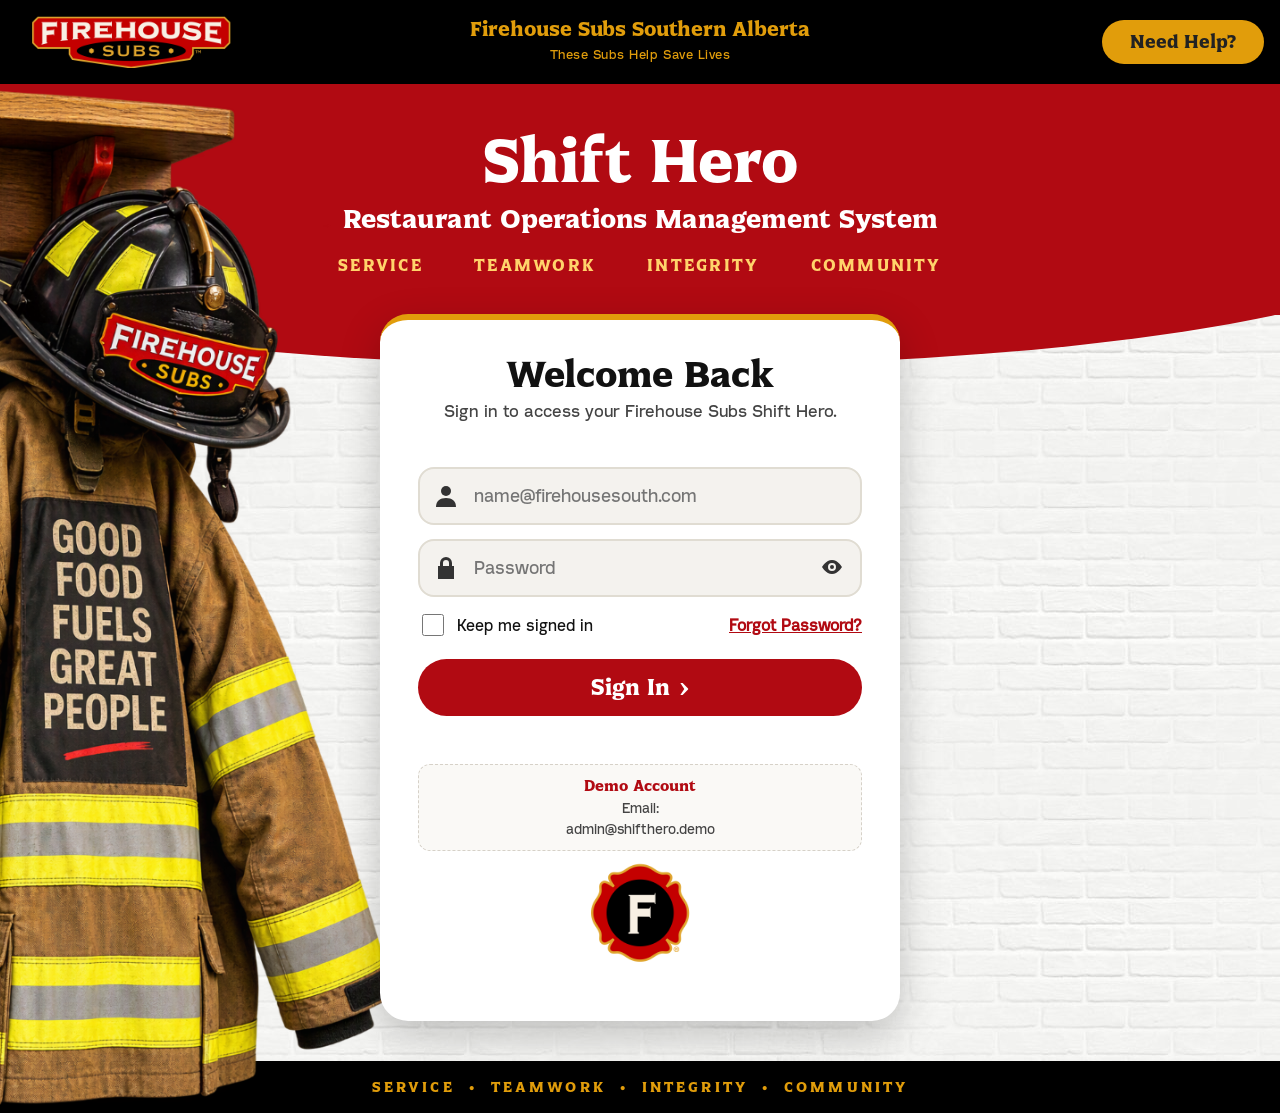
==== commit 812ec6de: "Add files via upload" ====
--- a/Firehouse Shift Hero.html
+++ b/Firehouse Shift Hero.html
@@ -2,6 +2,8 @@
 <html lang="en-CA"><head><meta charset="utf-8"><meta name="viewport" content="width=device-width,initial-scale=1">
 <title>Firehouse Subs Shift Hero</title>
 <style>
+@font-face{font-family:"Hero Serif Bold";src:url([data-uri]) format("opentype");font-weight:400 700;font-style:normal;font-display:swap}
+@font-face{font-family:"Hero Sans";src:url([data-uri]) format("opentype");font-weight:400;font-style:normal;font-display:swap}
 :root{--red:#b10a12;--dred:#8e0710;--gold:#e19d0b;--ink:#111;--serif:"Hero Serif Bold","Hero Serif","Bitter","Zilla Slab",Georgia,"Times New Roman",serif;--sans:"Hero Sans","Hero Sans Regular","Segoe UI",Helvetica,Arial,sans-serif}
 *{box-sizing:border-box}
 html,body{margin:0;min-height:100%}
@@ -132,6 +134,7 @@
 .ins-table th,.ins-table td{padding:10px 12px;border-bottom:1px solid #eee;text-align:center;white-space:nowrap}
 .ins-table th:first-child,.ins-table td:first-child{text-align:left;font-weight:700}.ins-table th{color:#444;background:#faf9f6}
 .ins-opp{padding:12px 14px;margin:8px 0;border-left:5px solid #e8820c;border-radius:10px;background:#fff8ec}.ins-opp p{margin:4px 0 0;color:#555}
+.demo-note{margin:14px 0 0;padding:10px 14px;border:1px dashed #d6d1c8;border-radius:12px;background:#faf9f6;text-align:center;font-size:14px;line-height:1.5;color:#444}.demo-note b{display:block;font-family:var(--serif);color:var(--red);font-size:15px}
 .mvr-points{margin:0 0 12px;padding-left:20px;color:#444;font-size:15px}.mvr-points li{margin:3px 0}
 .mvr-rate{display:flex;gap:8px;flex-wrap:wrap;margin-bottom:10px}
 .mvr-rate-btn{min-width:48px;min-height:44px;border:1px solid #d6d1c8;border-radius:12px;background:#faf9f6;font:700 18px var(--serif);color:#222;cursor:pointer;display:inline-flex;align-items:center;justify-content:center}
@@ -412,7 +415,7 @@
 .app:not(#login)>header>img:focus-visible{outline:2px solid var(--gold);outline-offset:4px}
 </style></head><body>
 <div class="app" id="login">
- <div class="login-art"><img src="firehouse_login_firefighter.png" alt="Firehouse Subs firefighter jacket and helmet"></div>
+ <div class="login-art"><img src="[data-uri]